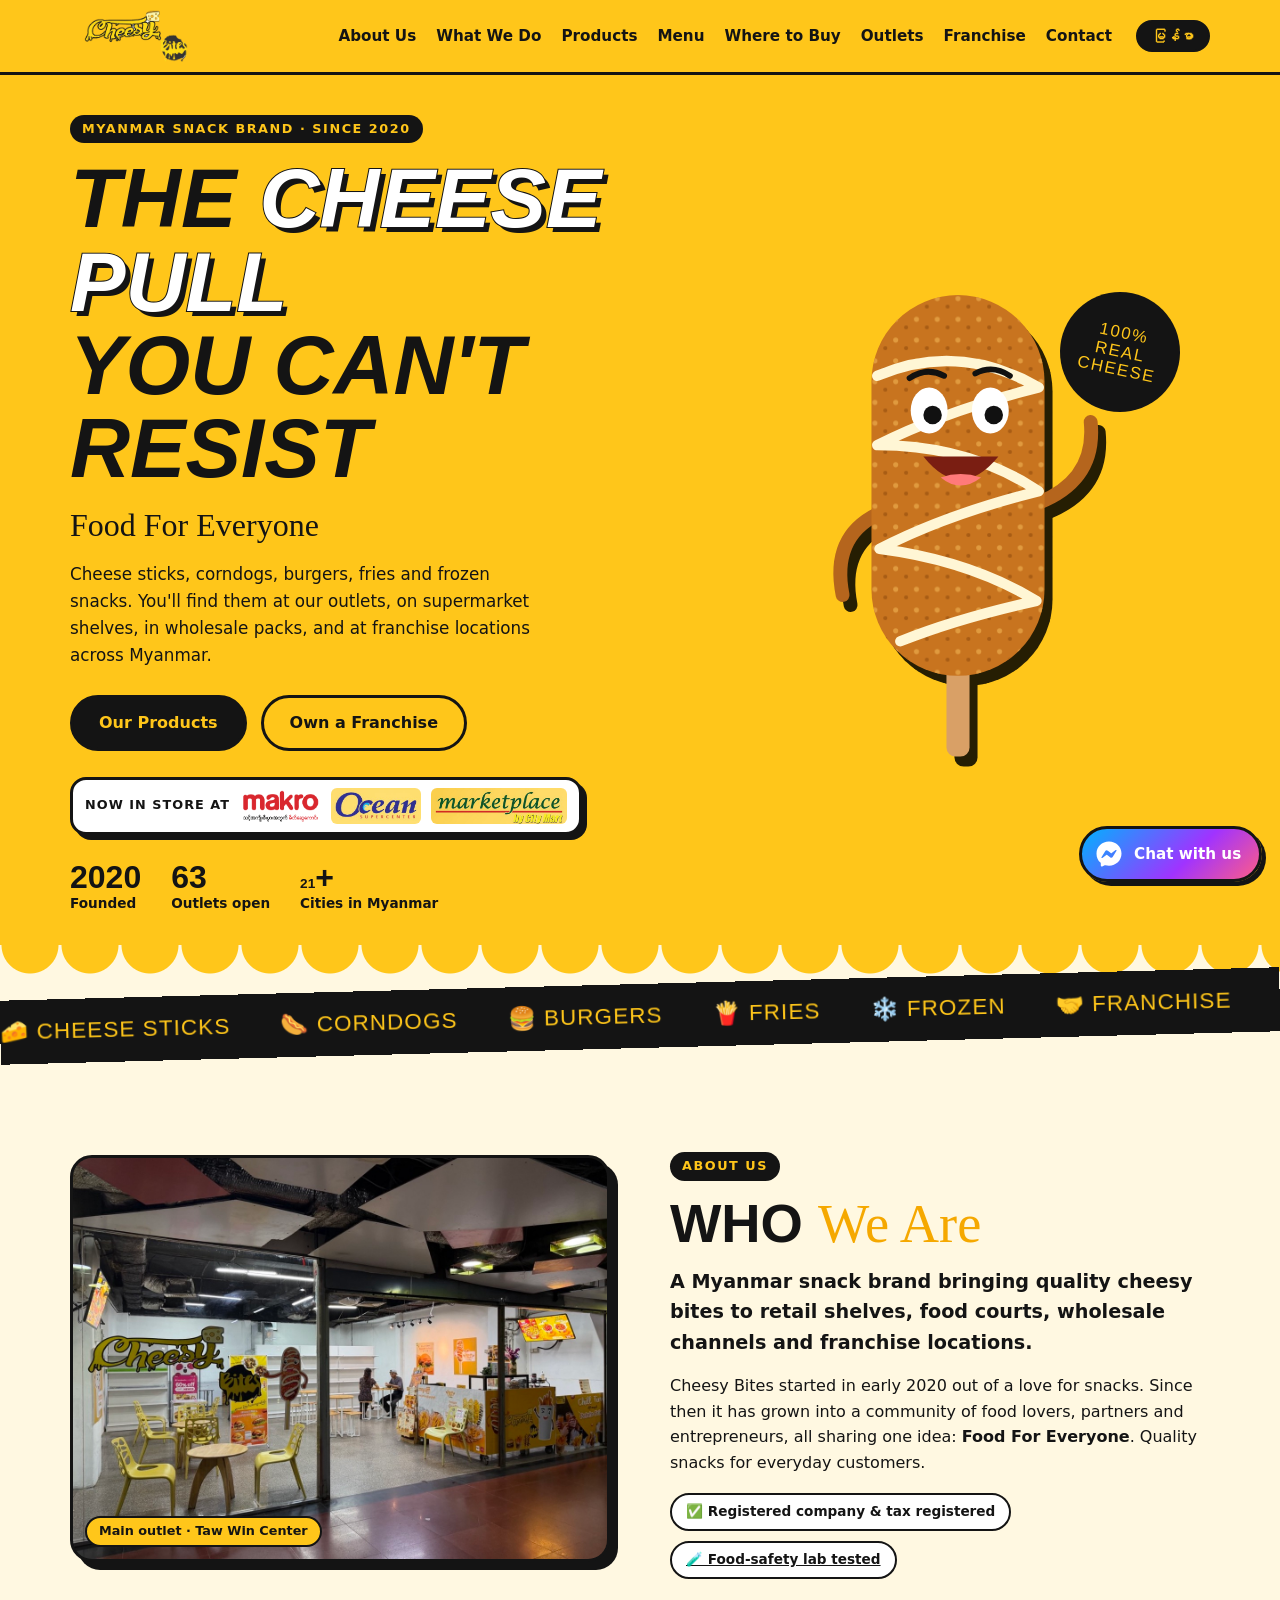
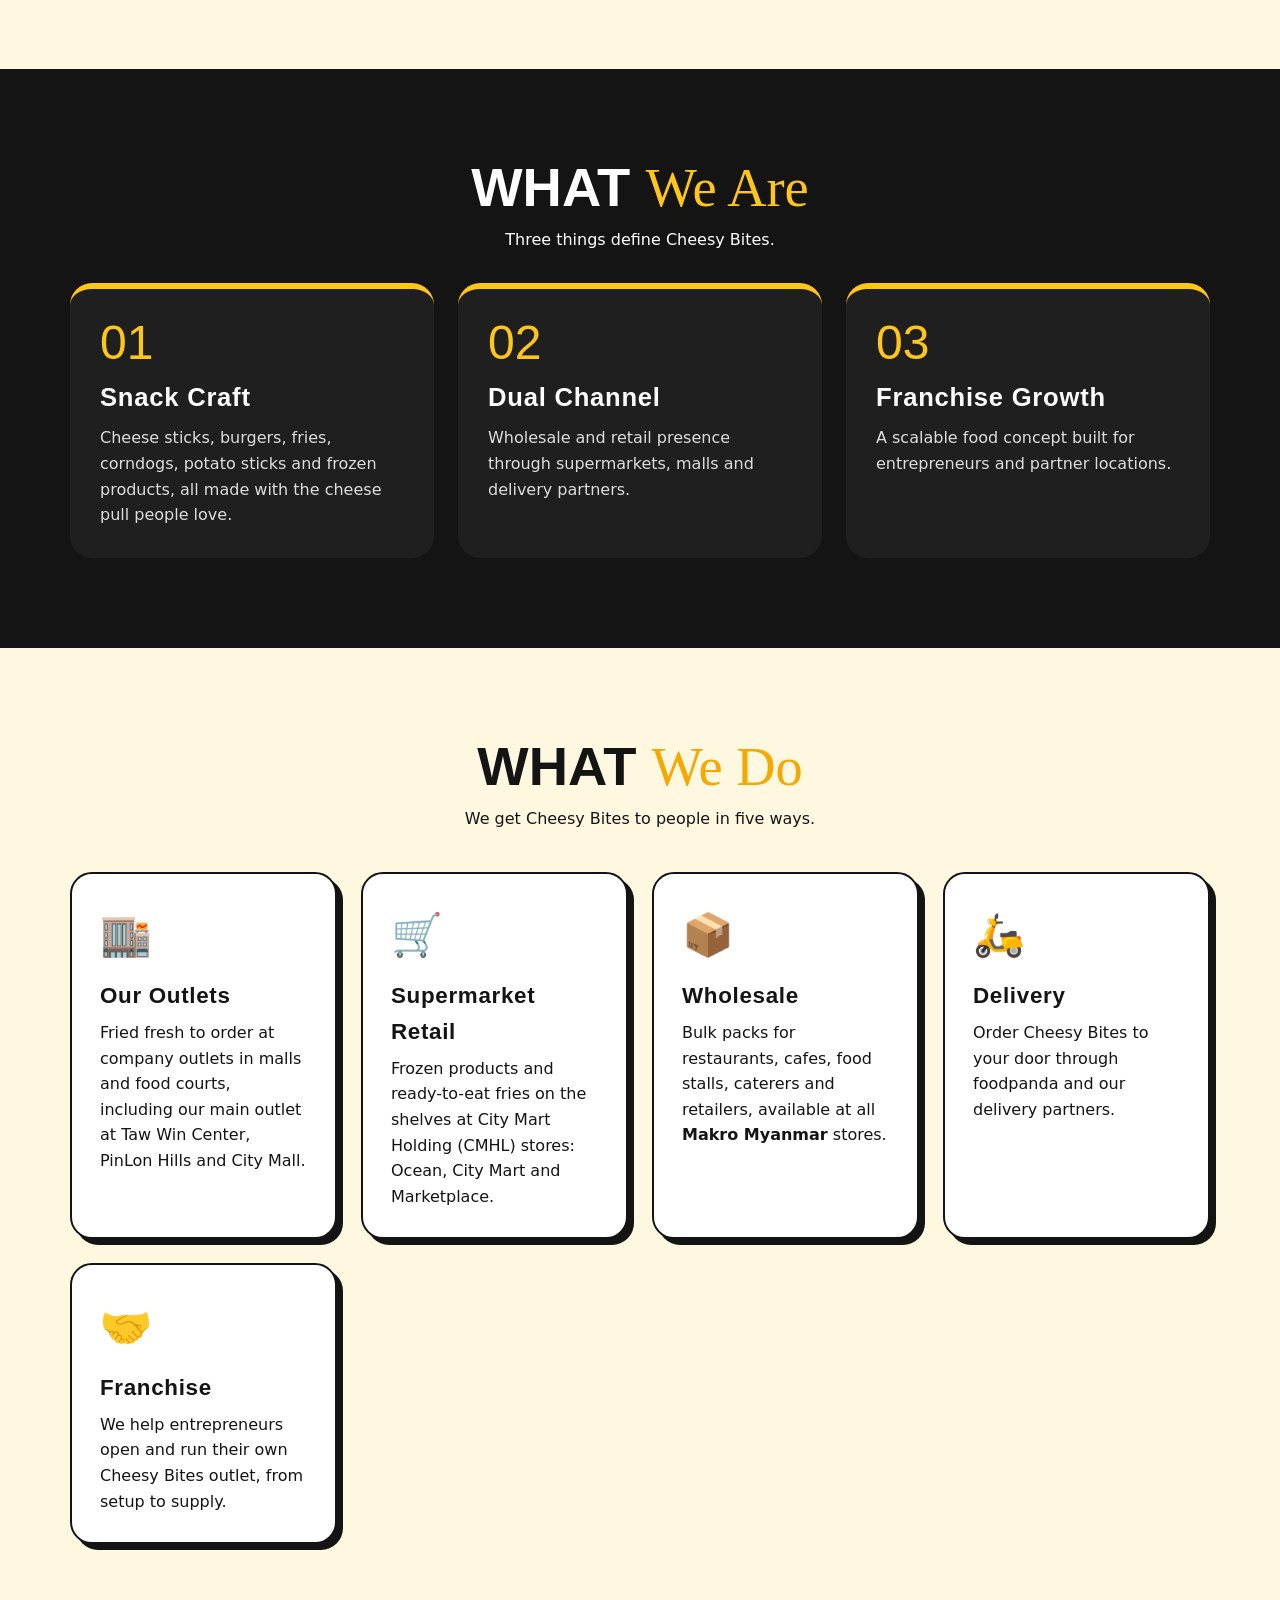
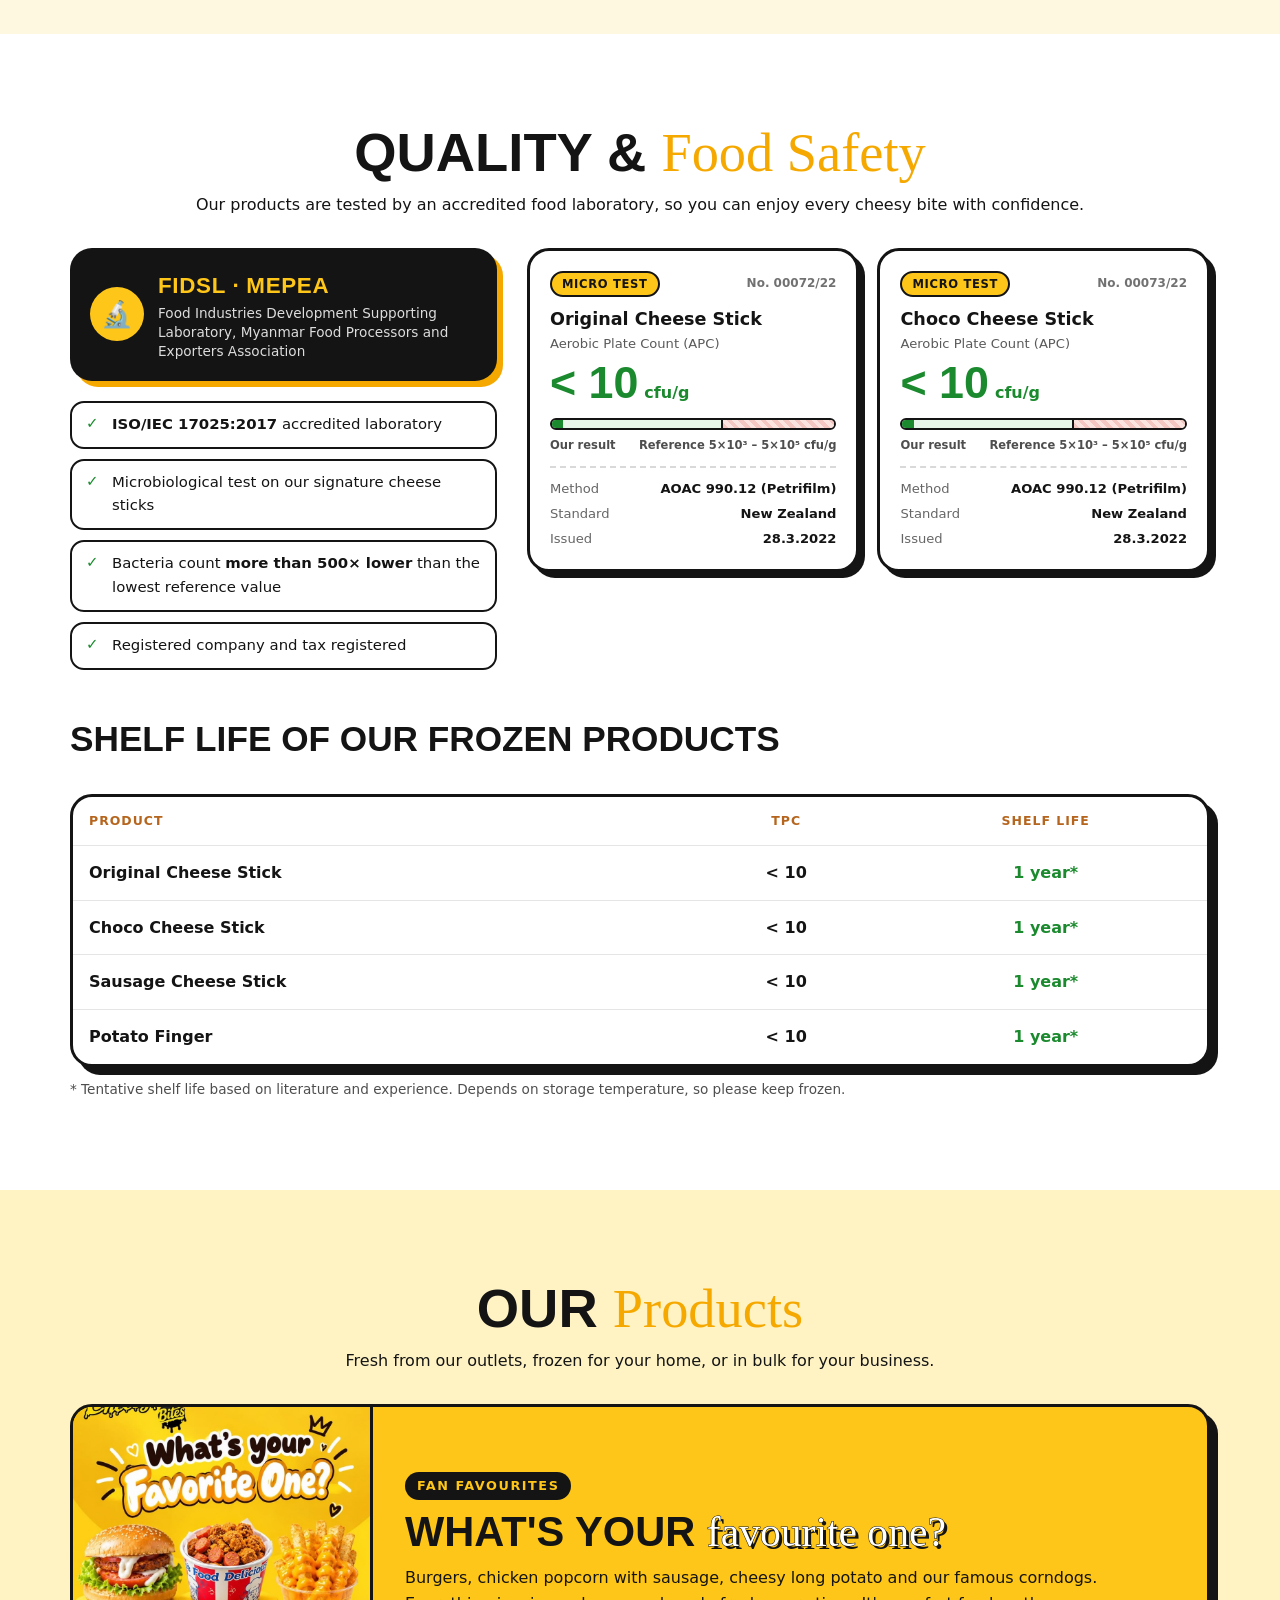
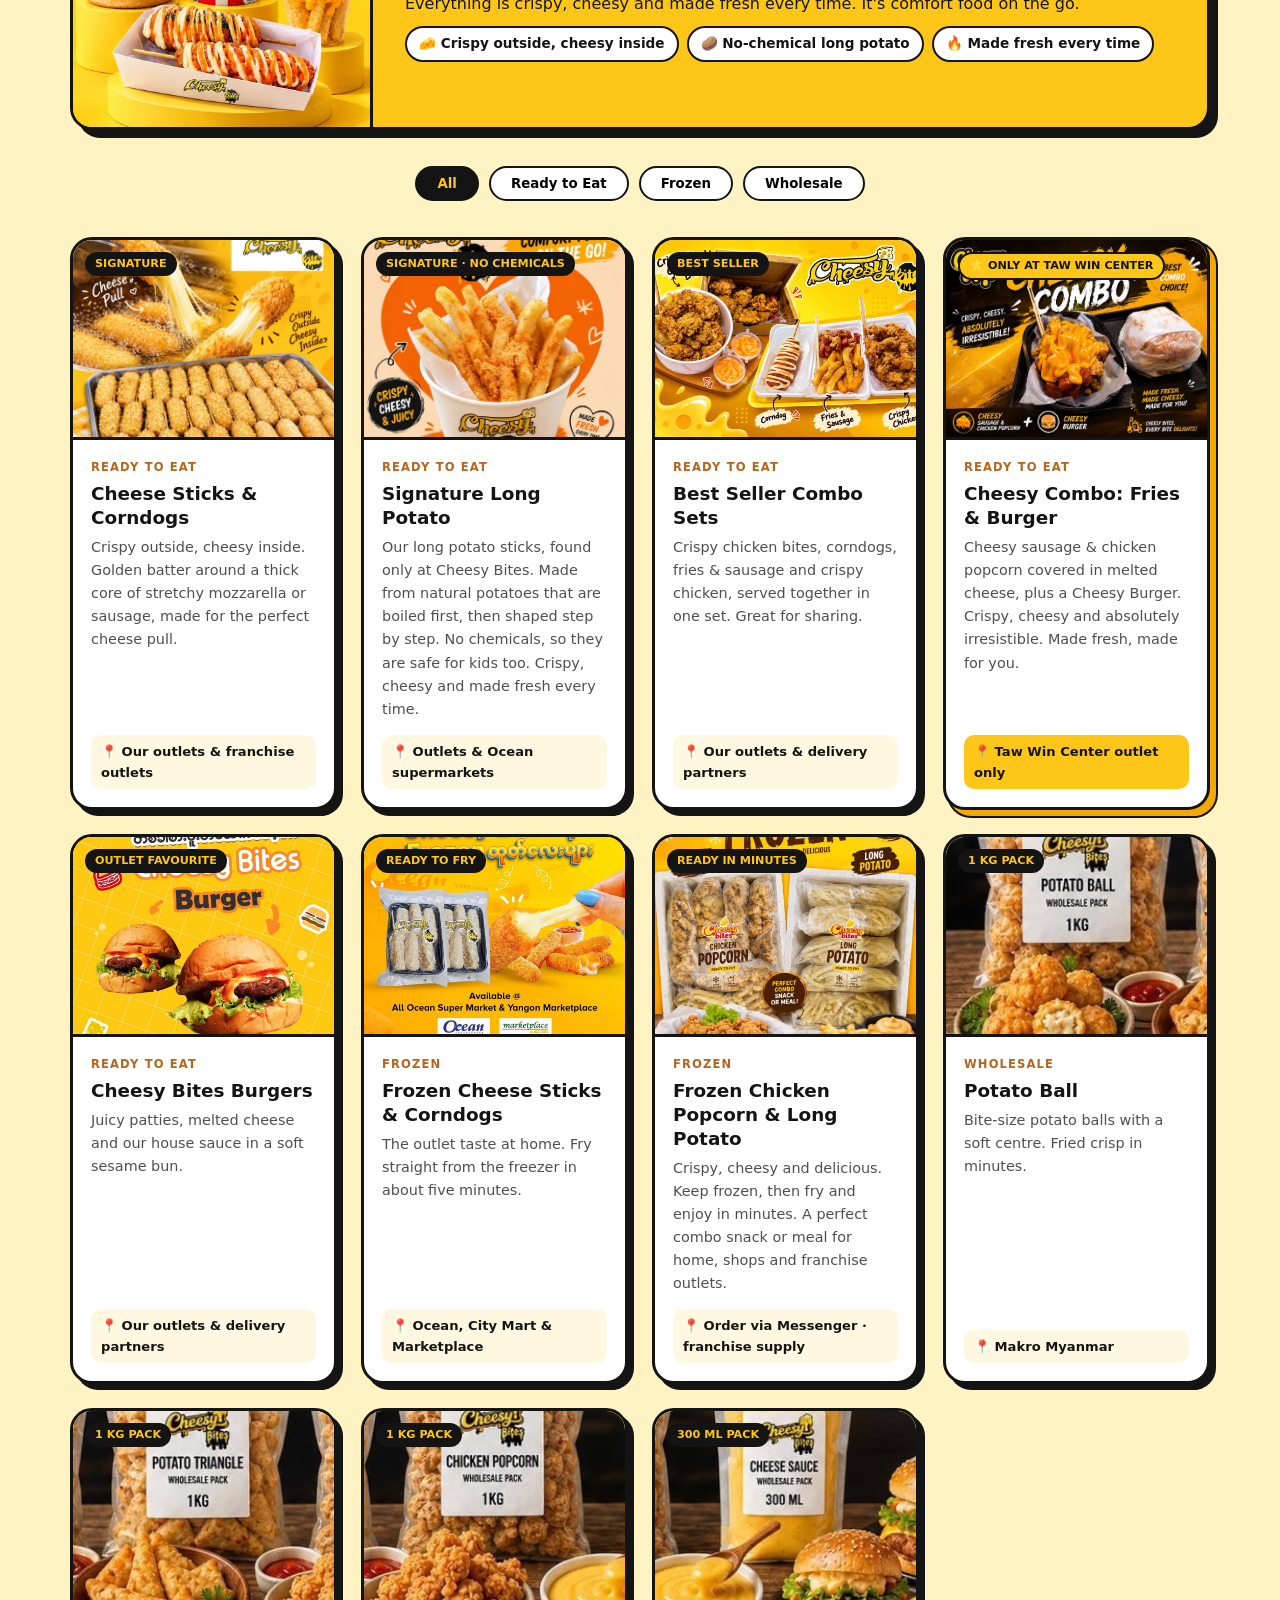
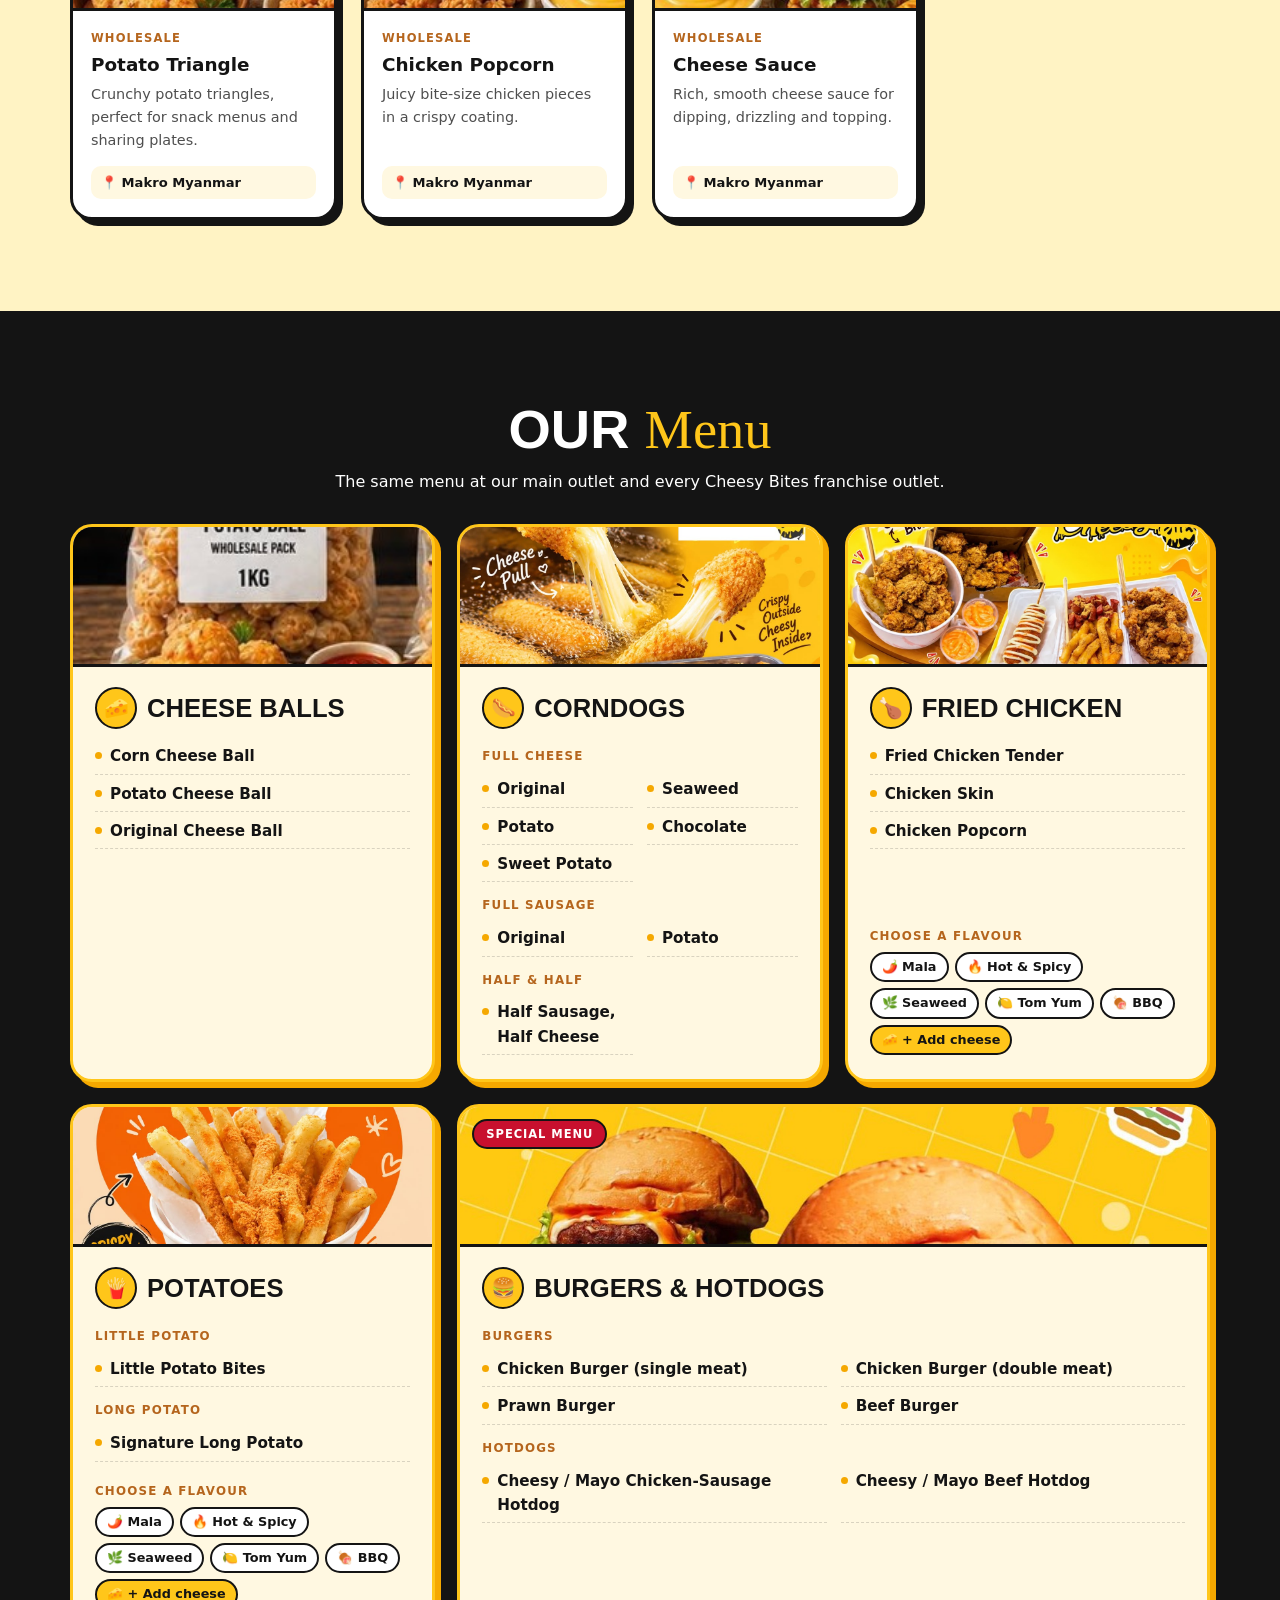
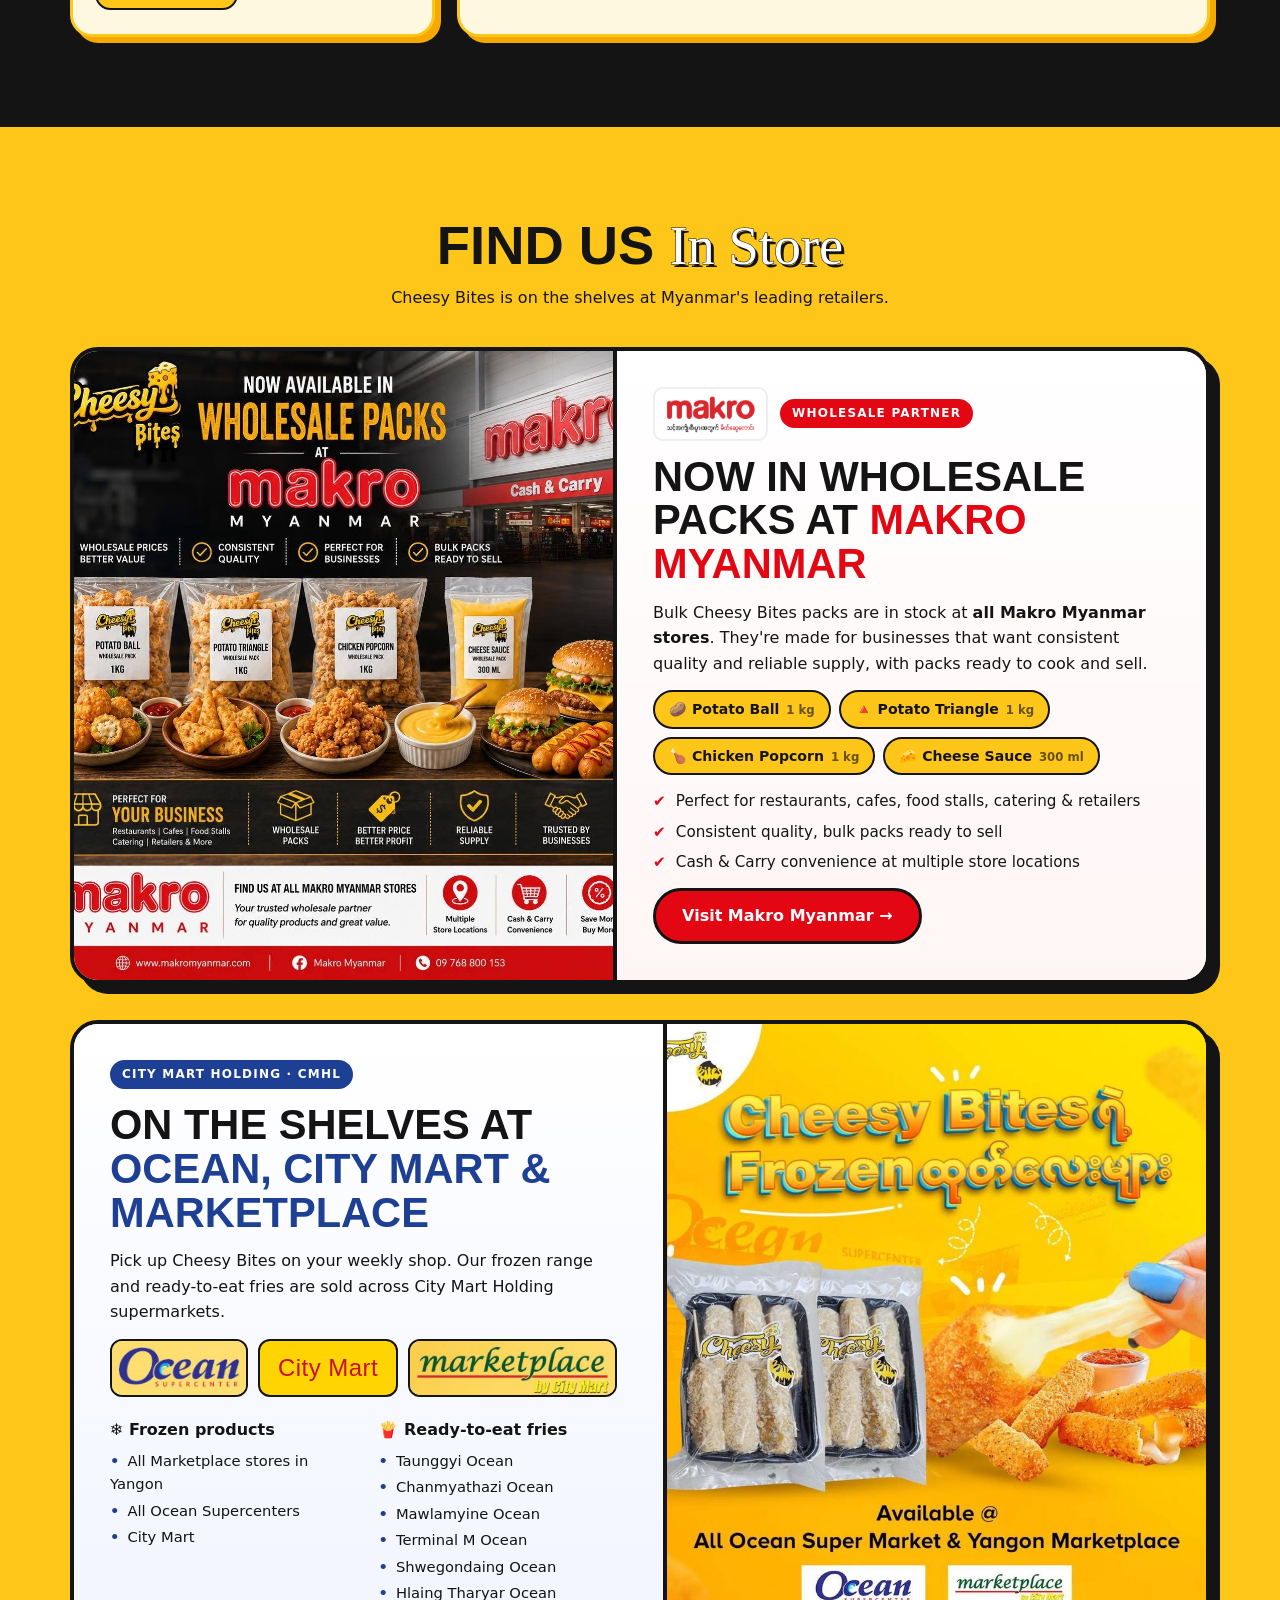
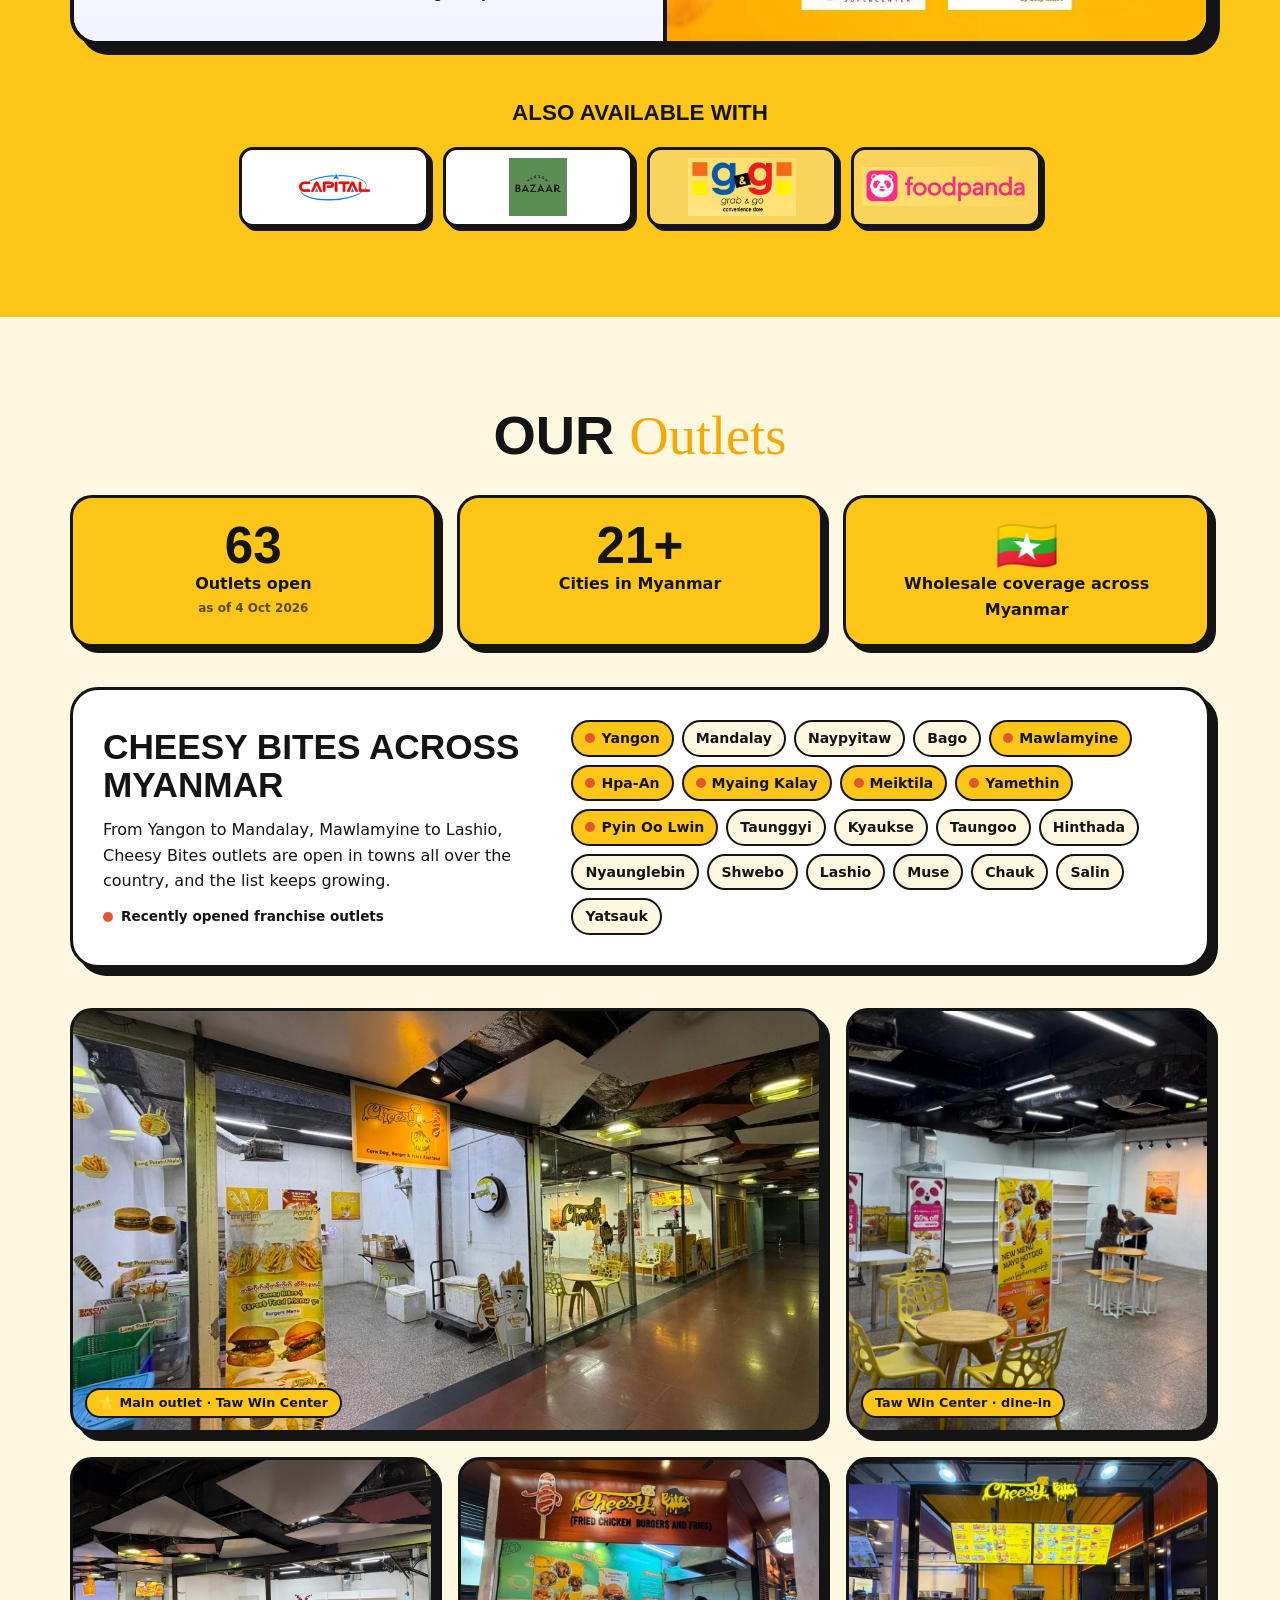
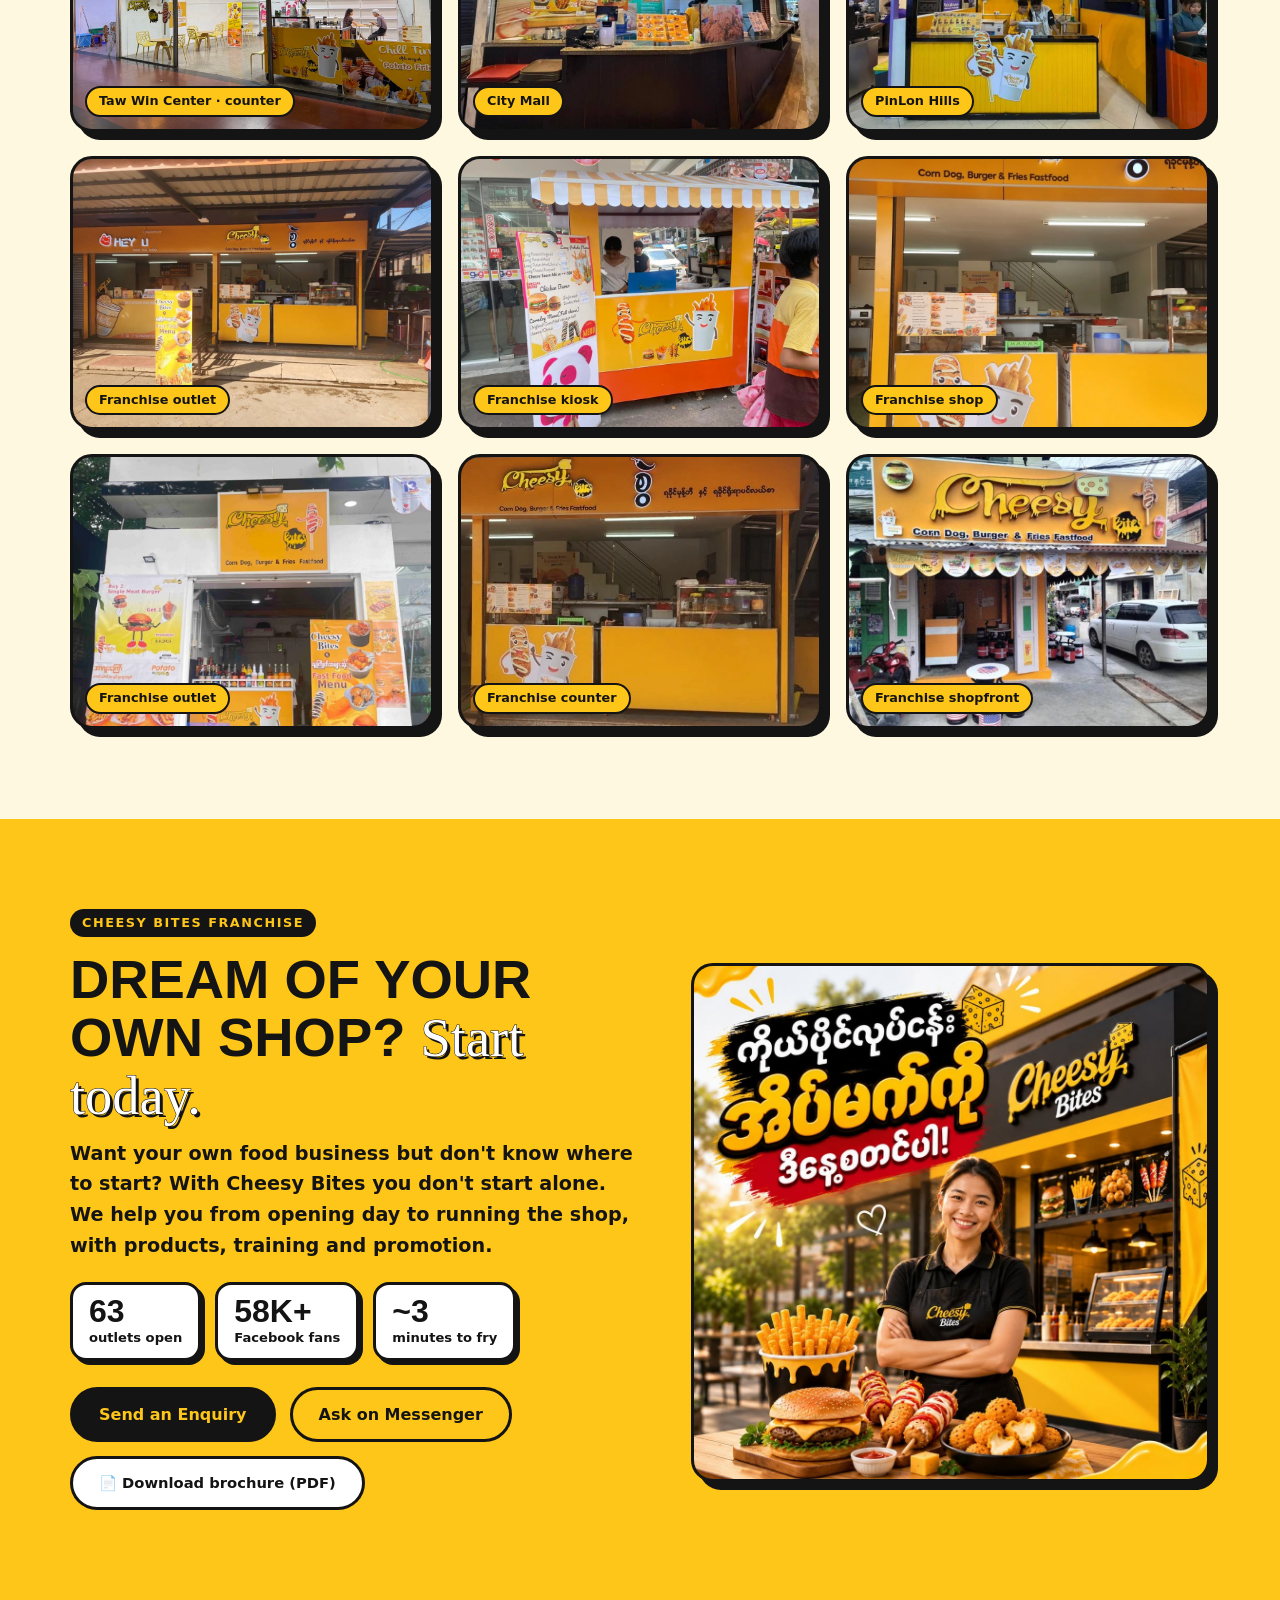
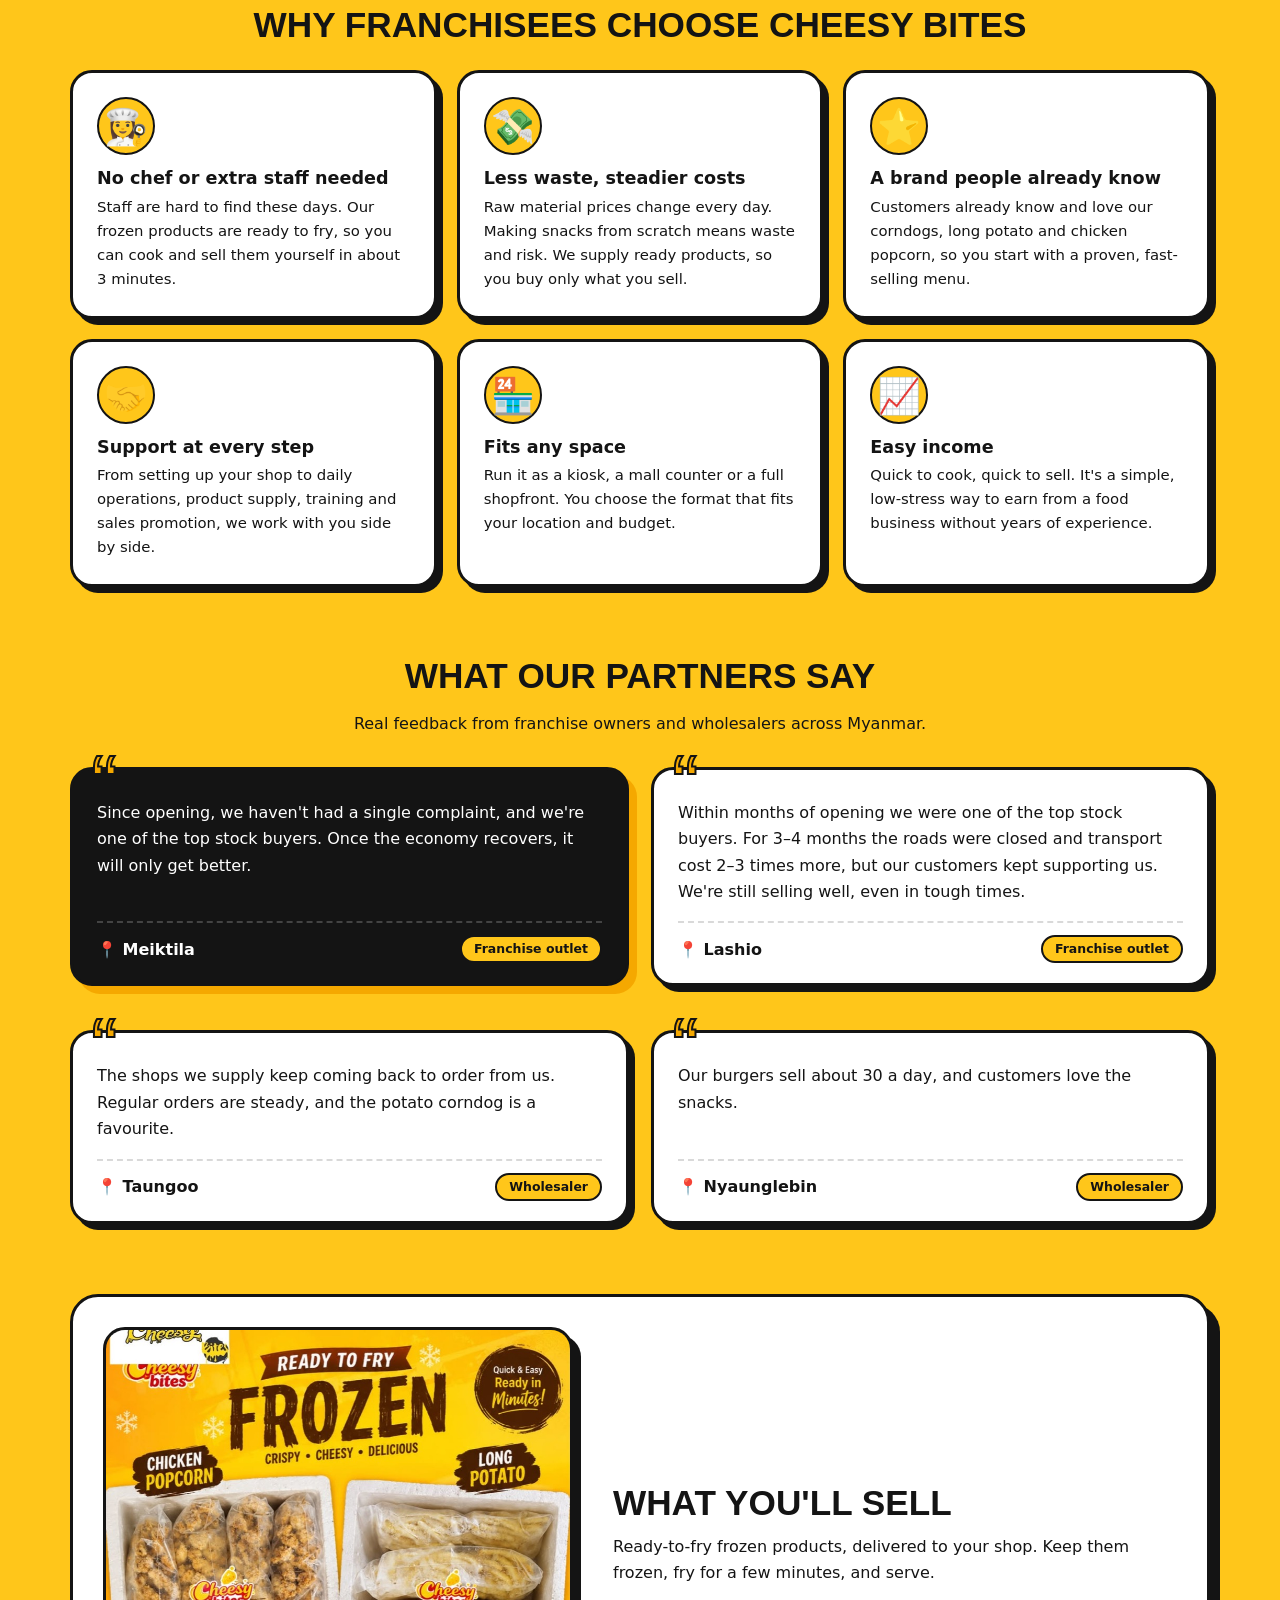
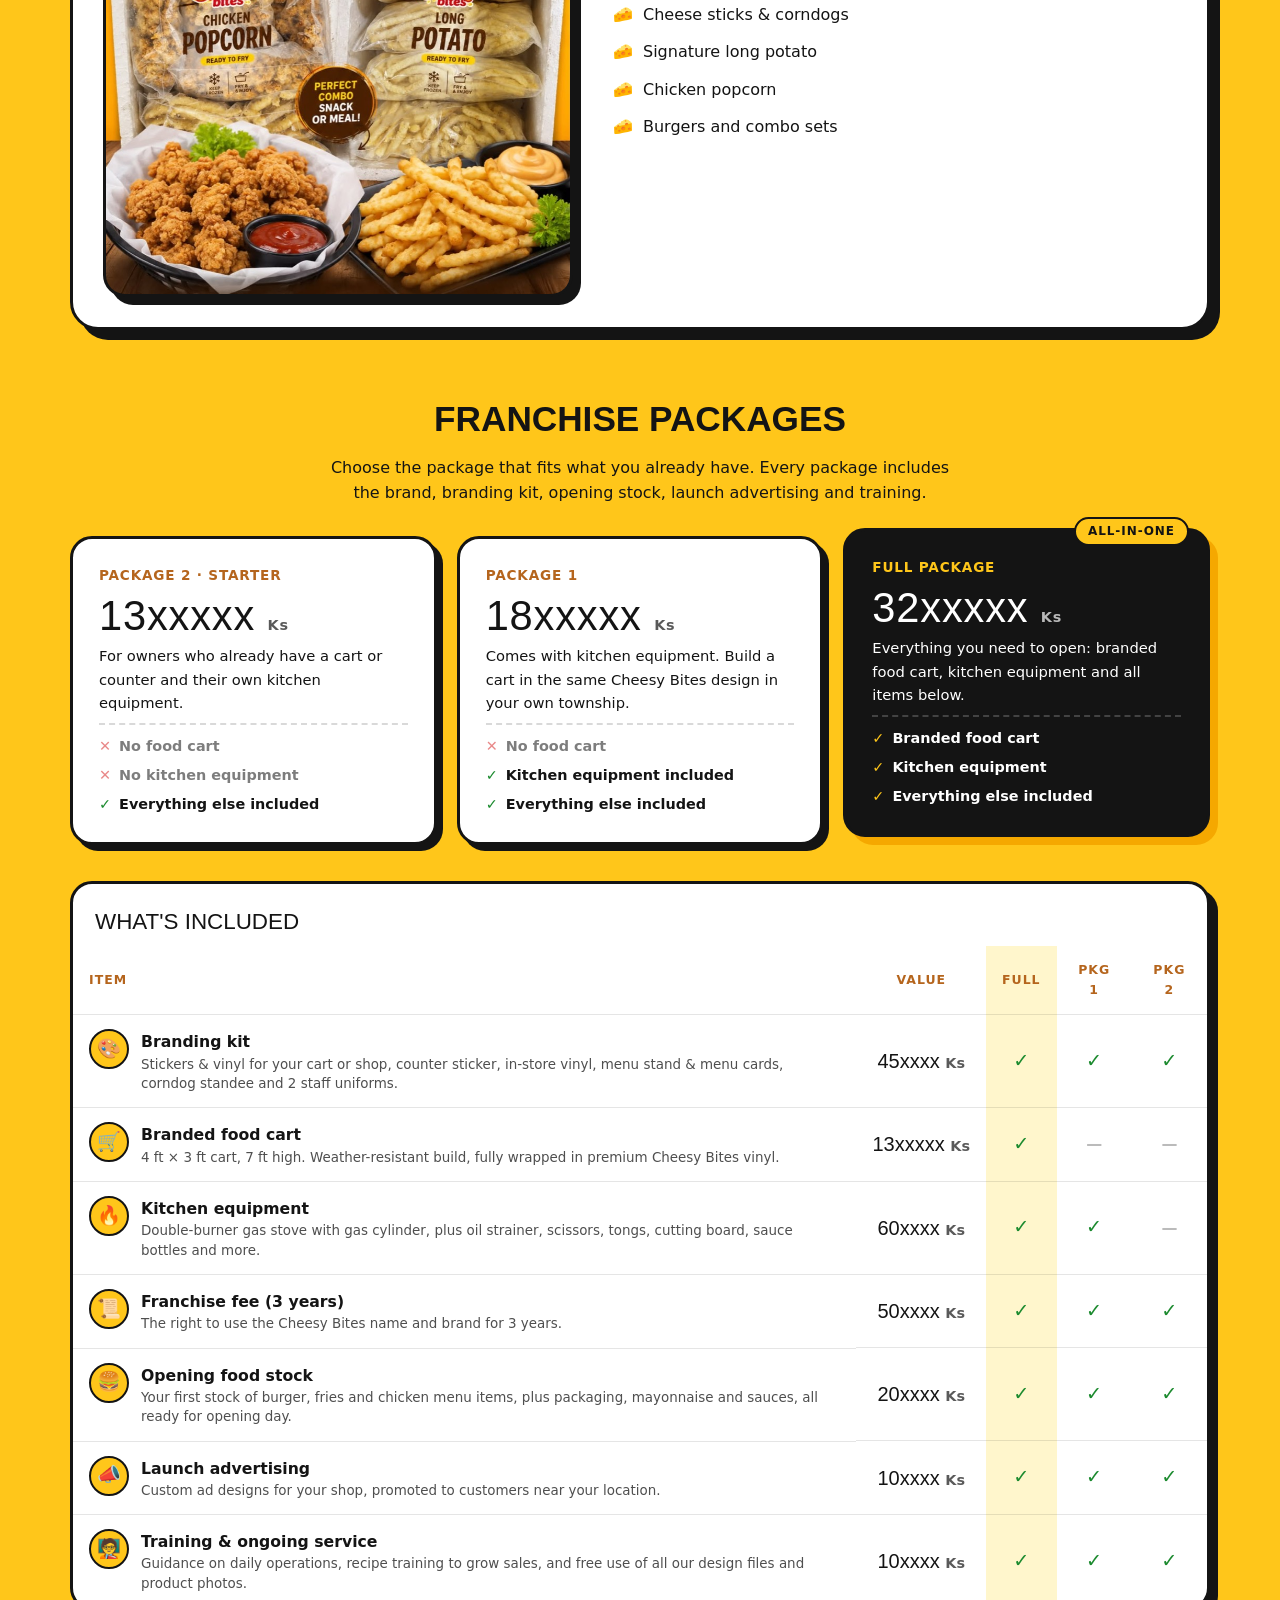
==== index.html @ b4585ab4 "Add easy-edit data file, franchise FAQ, brochure PDFs, analytics and Google business data - data.js:" ====
<!DOCTYPE html>
<html lang="en">
<head>
  <meta charset="UTF-8" />
  <meta name="viewport" content="width=device-width, initial-scale=1.0" />
  <meta http-equiv="Content-Security-Policy" content="default-src 'self'; script-src 'self' https://gc.zgo.at; style-src 'self' 'unsafe-inline' https://fonts.googleapis.com; font-src https://fonts.gstatic.com; img-src 'self' data: https://*.goatcounter.com; connect-src https://formsubmit.co https://*.goatcounter.com; frame-src https://www.google.com https://maps.google.com; object-src 'none'; base-uri 'self'; form-action 'self' https://formsubmit.co mailto:; upgrade-insecure-requests" />
  <meta name="referrer" content="strict-origin-when-cross-origin" />
  <title>Cheesy Bites | Food For Everyone</title>
  <meta name="description" content="Myanmar snack brand since 2020. Cheese sticks, corndogs, burgers and fries at 63 outlets in 21+ cities, plus Makro wholesale packs and franchise opportunities." />
  <link rel="canonical" href="https://linkhant98-dev.github.io/cheesybites-website/" />
  <meta name="theme-color" content="#ffc61a" />
  <link rel="apple-touch-icon" href="assets/img/logo.png" />

  <!-- Share previews (Facebook, Messenger, Viber, Telegram, X) -->
  <meta property="og:type" content="website" />
  <meta property="og:site_name" content="Cheesy Bites" />
  <meta property="og:title" content="Cheesy Bites | The Cheese Pull You Can't Resist" />
  <meta property="og:description" content="Myanmar snack brand since 2020. Cheese sticks, corndogs, burgers and fries at 63 outlets in 21+ cities, plus Makro wholesale packs and franchise opportunities." />
  <meta property="og:url" content="https://linkhant98-dev.github.io/cheesybites-website/" />
  <meta property="og:image" content="https://linkhant98-dev.github.io/cheesybites-website/assets/img/og-image.jpg" />
  <meta property="og:image:width" content="1200" />
  <meta property="og:image:height" content="630" />
  <meta property="og:image:alt" content="Cheesy Bites corndog, fries and crispy chicken combo" />
  <meta property="og:locale" content="en_US" />
  <meta property="og:locale:alternate" content="my_MM" />
  <meta name="twitter:card" content="summary_large_image" />
  <meta name="twitter:title" content="Cheesy Bites | The Cheese Pull You Can't Resist" />
  <meta name="twitter:description" content="Myanmar snack brand since 2020. Cheese sticks, corndogs, burgers and fries at 63 outlets in 21+ cities, plus Makro wholesale packs and franchise opportunities." />
  <meta name="twitter:image" content="https://linkhant98-dev.github.io/cheesybites-website/assets/img/og-image.jpg" />
  <link rel="icon" href="assets/img/logo.png" />
  <link rel="preconnect" href="https://fonts.googleapis.com" />
  <link rel="preconnect" href="https://fonts.gstatic.com" crossorigin />
  <link href="https://fonts.googleapis.com/css2?family=Lobster&family=Anton&family=Poppins:wght@400;500;600;700&family=Noto+Sans+Myanmar:wght@400;600;700&display=swap" rel="stylesheet" />
  <script type="application/ld+json">
{
  "@context": "https://schema.org",
  "@graph": [
    {
      "@type": "Organization",
      "@id": "https://linkhant98-dev.github.io/cheesybites-website/#org",
      "name": "Cheesy Bites",
      "alternateName": "Cheesy Bites Myanmar",
      "url": "https://linkhant98-dev.github.io/cheesybites-website/",
      "logo": "https://linkhant98-dev.github.io/cheesybites-website/assets/img/logo.png",
      "image": "https://linkhant98-dev.github.io/cheesybites-website/assets/img/og-image.jpg",
      "foundingDate": "2020",
      "slogan": "Food For Everyone",
      "email": "cheesy.bites11@gmail.com",
      "sameAs": [
        "https://www.facebook.com/cheesybitesygn"
      ],
      "description": "Myanmar snack brand selling cheese sticks, corndogs, burgers and fries at outlets, supermarkets, Makro wholesale and franchise locations."
    },
    {
      "@type": "FastFoodRestaurant",
      "@id": "https://linkhant98-dev.github.io/cheesybites-website/#taw-win",
      "name": "Cheesy Bites – Taw Win Center (Main Outlet)",
      "parentOrganization": {
        "@id": "https://linkhant98-dev.github.io/cheesybites-website/#org"
      },
      "url": "https://linkhant98-dev.github.io/cheesybites-website/",
      "image": [
        "https://linkhant98-dev.github.io/cheesybites-website/assets/img/tawwin-1.jpg",
        "https://linkhant98-dev.github.io/cheesybites-website/assets/img/tawwin-3.jpg"
      ],
      "servesCuisine": [
        "Fast food",
        "Snacks"
      ],
      "email": "cheesy.bites11@gmail.com",
      "address": {
        "@type": "PostalAddress",
        "streetAddress": "No.45, Pyay Road, B-19/20/22, Taw Win Center",
        "addressLocality": "Dagon Township",
        "addressRegion": "Yangon Region",
        "postalCode": "11111",
        "addressCountry": "MM"
      },
      "hasMap": "https://maps.google.com/?q=Taw+Win+Center+No.45+Pyay+Road+Dagon+Yangon"
    }
  ]
}
  </script>
  <link rel="stylesheet" href="style.css?v=23" />
</head>
<body>

  <!-- ===== NAV ===== -->
  <header class="nav" id="nav">
    <div class="container nav__inner">
      <a href="#home" class="logo" aria-label="Cheesy Bites home">
        <img src="assets/img/logo.png" alt="Cheesy Bites" />
      </a>
      <nav class="nav__links" id="navLinks">
        <a href="#about" data-i18n="nav.about">About Us</a>
        <a href="#what-we-do" data-i18n="nav.do">What We Do</a>
        <a href="#products" data-i18n="nav.products">Products</a>
        <a href="#menu" data-i18n="nav.menu">Menu</a>
        <a href="#where-to-buy" data-i18n="nav.where">Where to Buy</a>
        <a href="#outlets" data-i18n="nav.outlets">Outlets</a>
        <a href="#franchise" data-i18n="nav.franchise">Franchise</a>
        <a href="#contact" data-i18n="nav.contact">Contact</a>
      </nav>
      <button class="lang-btn" id="langBtn" type="button" aria-label="Switch language">မြန်မာ</button>
      <button class="burger" id="burger" aria-label="Toggle menu"><span></span><span></span><span></span></button>
    </div>
  </header>

  <!-- ===== HERO ===== -->
  <section class="hero" id="home">
    <div class="drips" aria-hidden="true"></div>
    <div class="container hero__inner">
      <div class="hero__text">
        <p class="eyebrow" data-i18n="hero.eyebrow">Myanmar snack brand · since 2020</p>
        <h1 class="hero__title" data-i18n="hero.title">The <span>Cheese Pull</span><br />You Can't Resist</h1>
        <p class="hero__tag" data-i18n="hero.tag">Food For Everyone</p>
        <p class="hero__sub" data-i18n="hero.sub">Cheese sticks, corndogs, burgers, fries and frozen snacks. You'll find them at our outlets, on supermarket shelves, in wholesale packs, and at franchise locations across Myanmar.</p>
        <div class="hero__cta">
          <a href="#products" class="btn btn--dark" data-i18n="hero.cta1">Our Products</a>
          <a href="#franchise" class="btn btn--ghost" data-i18n="hero.cta2">Own a Franchise</a>
        </div>
        <a href="#where-to-buy" class="instore">
          <span class="instore__label" data-i18n="hero.instore">Now in store at</span>
          <img src="assets/img/partners/makro.png" alt="Makro Myanmar" class="instore__logo instore__logo--white" />
          <img src="assets/img/partners/ocean.jpg" alt="Ocean Supercenter" class="instore__logo" />
          <img src="assets/img/partners/marketplace.jpg" alt="Marketplace by City Mart" class="instore__logo" />
        </a>
        <ul class="hero__stats">
          <li><strong data-count="2020" data-start="2000">2000</strong><span data-i18n="stat.founded">Founded</span></li>
          <li><strong data-count="63" data-stat="outlets">0</strong><span data-i18n="stat.outlets">Outlets open</span></li>
          <li><strong><span data-count="21" data-stat="cities">0</span>+</strong><span data-i18n="stat.cities">Cities in Myanmar</span></li>
        </ul>
      </div>

      <!-- Mascot (SVG illustration) -->
      <div class="hero__art">
        <svg class="mascot" viewBox="0 0 260 420" aria-label="Cheesy Bites corndog mascot">
          <rect x="120" y="330" width="20" height="90" rx="8" fill="#d9a066"/>
          <path d="M60 210 Q20 230 30 280" stroke="#b5651d" stroke-width="12" fill="none" stroke-linecap="round"/>
          <path d="M200 200 Q250 180 245 130" stroke="#b5651d" stroke-width="12" fill="none" stroke-linecap="round"/>
          <rect x="55" y="20" width="150" height="330" rx="75" fill="#c8741f"/>
          <rect x="55" y="20" width="150" height="330" rx="75" fill="url(#crumb)"/>
          <path d="M60 90 Q130 60 200 100 Q120 120 60 150 Q140 150 200 190 Q120 210 62 240 Q140 250 198 285 Q130 300 80 320"
                stroke="#fff6d5" stroke-width="9" fill="none" stroke-linecap="round" stroke-linejoin="round"/>
          <ellipse cx="105" cy="120" rx="16" ry="20" fill="#fff"/>
          <ellipse cx="158" cy="120" rx="16" ry="20" fill="#fff"/>
          <circle class="pupil" cx="108" cy="124" r="8" fill="#111"/>
          <circle class="pupil" cx="161" cy="124" r="8" fill="#111"/>
          <path d="M88 92 Q103 82 118 90" stroke="#111" stroke-width="5" fill="none" stroke-linecap="round"/>
          <path d="M145 88 Q160 80 175 90" stroke="#111" stroke-width="5" fill="none" stroke-linecap="round"/>
          <path d="M100 160 Q132 200 165 160 Z" fill="#7a1e12"/>
          <path d="M115 178 Q132 192 150 178 Q132 172 115 178" fill="#ff7a7a"/>
          <defs>
            <pattern id="crumb" width="18" height="18" patternUnits="userSpaceOnUse">
              <circle cx="4" cy="5" r="2.2" fill="#e09a3e"/>
              <circle cx="13" cy="12" r="1.8" fill="#a85c14"/>
            </pattern>
          </defs>
        </svg>
        <div class="badge" data-i18n="hero.badge">100%<br/>REAL<br/>CHEESE</div>
      </div>
    </div>
  </section>

  <!-- ===== MARQUEE ===== -->
  <div class="marquee" aria-hidden="true">
    <div class="marquee__track" data-i18n="marquee">
      <span>🧀 CHEESE STICKS</span><span>🌭 CORNDOGS</span><span>🍔 BURGERS</span><span>🍟 FRIES</span><span>❄️ FROZEN</span><span>🤝 FRANCHISE</span>
      <span>🧀 CHEESE STICKS</span><span>🌭 CORNDOGS</span><span>🍔 BURGERS</span><span>🍟 FRIES</span><span>❄️ FROZEN</span><span>🤝 FRANCHISE</span>
    </div>
  </div>

  <!-- ===== ABOUT: WHO WE ARE ===== -->
  <section class="section" id="about">
    <div class="container split">
      <div class="split__art">
        <figure class="photo photo--tilt">
          <img src="assets/img/tawwin-3.jpg" alt="Cheesy Bites main outlet at Taw Win Center, Yangon" loading="lazy" />
          <figcaption data-i18n="about.caption">Main outlet · Taw Win Center</figcaption>
        </figure>
      </div>
      <div class="split__text">
        <p class="eyebrow" data-i18n="nav.about">About Us</p>
        <h2 class="section__title section__title--left" data-i18n="about.title">Who <span>We Are</span></h2>
        <p class="lead" data-i18n="about.lead">A Myanmar snack brand bringing quality cheesy bites to retail shelves, food courts, wholesale channels and franchise locations.</p>
        <p data-i18n="about.body">Cheesy Bites started in early 2020 out of a love for snacks. Since then it has grown into a community of food lovers, partners and entrepreneurs, all sharing one idea: <b>Food For Everyone</b>. Quality snacks for everyday customers.</p>
        <ul class="trust">
          <li data-i18n="about.trust1">✅ Registered company &amp; tax registered</li>
          <li data-i18n="about.trust2"><a href="#quality">🧪 Food-safety lab tested</a></li>
        </ul>
      </div>
    </div>
  </section>

  <!-- ===== WHAT WE ARE ===== -->
  <section class="section section--dark" id="what-we-are">
    <div class="container">
      <h2 class="section__title" data-i18n="are.title">What <span>We Are</span></h2>
      <p class="section__sub" data-i18n="are.sub">Three things define Cheesy Bites.</p>
      <div class="pillars">
        <article class="pillar">
          <span class="pillar__num">01</span>
          <h3 data-i18n="are.h1">Snack Craft</h3>
          <p data-i18n="are.p1">Cheese sticks, burgers, fries, corndogs, potato sticks and frozen products, all made with the cheese pull people love.</p>
        </article>
        <article class="pillar">
          <span class="pillar__num">02</span>
          <h3 data-i18n="are.h2">Dual Channel</h3>
          <p data-i18n="are.p2">Wholesale and retail presence through supermarkets, malls and delivery partners.</p>
        </article>
        <article class="pillar">
          <span class="pillar__num">03</span>
          <h3 data-i18n="are.h3">Franchise Growth</h3>
          <p data-i18n="are.p3">A scalable food concept built for entrepreneurs and partner locations.</p>
        </article>
      </div>
    </div>
  </section>

  <!-- ===== WHAT WE DO ===== -->
  <section class="section" id="what-we-do">
    <div class="container">
      <h2 class="section__title" data-i18n="do.title">What <span>We Do</span></h2>
      <p class="section__sub" data-i18n="do.sub">We get Cheesy Bites to people in five ways.</p>
      <div class="features">
        <article class="feature">
          <div class="feature__icon">🏬</div>
          <h3 data-i18n="do.h1">Our Outlets</h3>
          <p data-i18n="do.p1">Fried fresh to order at company outlets in malls and food courts, including our main outlet at Taw Win Center, PinLon Hills and City Mall.</p>
        </article>
        <article class="feature">
          <div class="feature__icon">🛒</div>
          <h3 data-i18n="do.h2">Supermarket Retail</h3>
          <p data-i18n="do.p2">Frozen products and ready-to-eat fries on the shelves at City Mart Holding (CMHL) stores: Ocean, City Mart and Marketplace.</p>
        </article>
        <article class="feature">
          <div class="feature__icon">📦</div>
          <h3 data-i18n="do.h3">Wholesale</h3>
          <p data-i18n="do.p3">Bulk packs for restaurants, cafes, food stalls, caterers and retailers, available at all <b>Makro Myanmar</b> stores.</p>
        </article>
        <article class="feature">
          <div class="feature__icon">🛵</div>
          <h3 data-i18n="do.h4">Delivery</h3>
          <p data-i18n="do.p4">Order Cheesy Bites to your door through foodpanda and our delivery partners.</p>
        </article>
        <article class="feature">
          <div class="feature__icon">🤝</div>
          <h3 data-i18n="do.h5">Franchise</h3>
          <p data-i18n="do.p5">We help entrepreneurs open and run their own Cheesy Bites outlet, from setup to supply.</p>
        </article>
      </div>
    </div>
  </section>

  <!-- ===== QUALITY & FOOD SAFETY ===== -->
  <section class="section section--white" id="quality">
    <div class="container">
      <h2 class="section__title" data-i18n="q.title">Quality &amp; <span>Food Safety</span></h2>
      <p class="section__sub" data-i18n="q.sub">Our products are tested by an accredited food laboratory, so you can enjoy every cheesy bite with confidence.</p>

      <div class="lab">
        <div class="lab__intro">
          <div class="lab__badge">
            <span class="lab__badge-icon">🔬</span>
            <div>
              <strong>FIDSL · MEPEA</strong>
              <span data-i18n="q.lab">Food Industries Development Supporting Laboratory, Myanmar Food Processors and Exporters Association</span>
            </div>
          </div>
          <ul class="lab__points" data-i18n="q.points"><li><b>ISO/IEC 17025:2017</b> accredited laboratory</li><li>Microbiological test on our signature cheese sticks</li><li>Bacteria count <b>more than 500× lower</b> than the lowest reference value</li><li>Registered company and tax registered</li></ul>
        </div>
        <div class="lab__cards">
          <article class="lab-card">
            <div class="lab-card__head"><span class="lab-card__tag" data-i18n="q.micro">Micro test</span><span class="lab-card__no">No. 00072/22</span></div>
            <h4 data-i18n="q.p1">Original Cheese Stick</h4>
            <p class="lab-card__param" data-i18n="q.apc">Aerobic Plate Count (APC)</p>
            <div class="lab-card__result"><strong>&lt; 10</strong><span>cfu/g</span></div>
            <div class="lab-meter" aria-hidden="true"><span class="lab-meter__you"></span><span class="lab-meter__range"></span></div>
            <div class="lab-meter__labels"><span data-i18n="q.result">Our result</span><span data-i18n="q.range">Reference 5×10³ – 5×10⁵ cfu/g</span></div>
            <dl class="lab-card__meta">
              <div><dt data-i18n="q.method">Method</dt><dd>AOAC 990.12 (Petrifilm)</dd></div>
              <div><dt data-i18n="q.standard">Standard</dt><dd data-i18n="q.nz">New Zealand</dd></div>
              <div><dt data-i18n="q.issued">Issued</dt><dd>28.3.2022</dd></div>
            </dl>
          </article>
          <article class="lab-card">
            <div class="lab-card__head"><span class="lab-card__tag" data-i18n="q.micro">Micro test</span><span class="lab-card__no">No. 00073/22</span></div>
            <h4 data-i18n="q.p2">Choco Cheese Stick</h4>
            <p class="lab-card__param" data-i18n="q.apc">Aerobic Plate Count (APC)</p>
            <div class="lab-card__result"><strong>&lt; 10</strong><span>cfu/g</span></div>
            <div class="lab-meter" aria-hidden="true"><span class="lab-meter__you"></span><span class="lab-meter__range"></span></div>
            <div class="lab-meter__labels"><span data-i18n="q.result">Our result</span><span data-i18n="q.range">Reference 5×10³ – 5×10⁵ cfu/g</span></div>
            <dl class="lab-card__meta">
              <div><dt data-i18n="q.method">Method</dt><dd>AOAC 990.12 (Petrifilm)</dd></div>
              <div><dt data-i18n="q.standard">Standard</dt><dd data-i18n="q.nz">New Zealand</dd></div>
              <div><dt data-i18n="q.issued">Issued</dt><dd>28.3.2022</dd></div>
            </dl>
          </article>
        </div>
      </div>

      <div class="shelf">
        <h3 class="fr-subtitle fr-subtitle--left" data-i18n="q.shelfTitle">Shelf life of our frozen products</h3>
        <div class="pk-table-wrap shelf__wrap">
          <table class="pk-table shelf__table">
            <thead><tr><th scope="col" data-i18n="q.colProduct">Product</th><th scope="col">TPC</th><th scope="col" data-i18n="q.colShelf">Shelf life</th></tr></thead>
            <tbody><tr><td data-i18n="q.s1">Original Cheese Stick</td><td>&lt; 10</td><td data-i18n="q.year">1 year*</td></tr><tr><td data-i18n="q.s2">Choco Cheese Stick</td><td>&lt; 10</td><td data-i18n="q.year">1 year*</td></tr><tr><td data-i18n="q.s3">Sausage Cheese Stick</td><td>&lt; 10</td><td data-i18n="q.year">1 year*</td></tr><tr><td data-i18n="q.s4">Potato Finger</td><td>&lt; 10</td><td data-i18n="q.year">1 year*</td></tr></tbody>
          </table>
        </div>
        <p class="shelf__note" data-i18n="q.note">* Tentative shelf life based on literature and experience. Depends on storage temperature, so please keep frozen.</p>
      </div>
    </div>
  </section>

  <!-- ===== PRODUCTS ===== -->
  <section class="section section--cream2" id="products">
    <div class="container">
      <h2 class="section__title" data-i18n="prod.title">Our <span>Products</span></h2>
      <p class="section__sub" data-i18n="prod.sub">Fresh from our outlets, frozen for your home, or in bulk for your business.</p>

      <div class="fav-banner">
        <img src="assets/img/fb/favourites.jpg" alt="Cheesy Bites burger, chicken popcorn with sausage, cheese fries and corndogs" loading="lazy" />
        <div class="fav-banner__text">
          <p class="eyebrow" data-i18n="fav.eyebrow">Fan favourites</p>
          <h3 data-i18n="fav.title">What's your <span>favourite one?</span></h3>
          <p data-i18n="fav.body">Burgers, chicken popcorn with sausage, cheesy long potato and our famous corndogs. Everything is crispy, cheesy and made fresh every time. It's comfort food on the go.</p>
          <ul class="fav-banner__chips" data-i18n="fav.chips"><li>🧀 Crispy outside, cheesy inside</li><li>🥔 No-chemical long potato</li><li>🔥 Made fresh every time</li></ul>
        </div>
      </div>

      <div class="tabs" id="tabs">
        <button class="tab is-active" data-filter="all" data-i18n="tab.all">All</button>
        <button class="tab" data-filter="fresh" data-i18n="cat.fresh">Ready to Eat</button>
        <button class="tab" data-filter="frozen" data-i18n="cat.frozen">Frozen</button>
        <button class="tab" data-filter="wholesale" data-i18n="cat.wholesale">Wholesale</button>
      </div>

      <div class="menu-grid" id="productGrid"><!-- filled by script.js --></div>
    </div>
  </section>

  <!-- ===== FULL MENU (outlets + franchise) ===== -->
  <section class="section section--dark" id="menu">
    <div class="container">
      <h2 class="section__title" data-i18n="menu.title">Our <span>Menu</span></h2>
      <p class="section__sub" data-i18n="menu.sub">The same menu at our main outlet and every Cheesy Bites franchise outlet.</p>
      <div class="menu-boards" id="menuBoards"><!-- filled by script.js --></div>
    </div>
  </section>

  <!-- ===== WHERE TO BUY: MAKRO + CMHL SPOTLIGHT ===== -->
  <section class="section section--yellow" id="where-to-buy">
    <div class="container">
      <h2 class="section__title section__title--dark" data-i18n="wtb.title">Find Us <span>In Store</span></h2>
      <p class="section__sub" data-i18n="wtb.sub">Cheesy Bites is on the shelves at Myanmar's leading retailers.</p>

      <!-- Makro spotlight -->
      <article class="spot spot--makro">
        <div class="spot__media">
          <img src="assets/img/makro-wholesale.jpg" alt="Cheesy Bites wholesale packs now available at Makro Myanmar" loading="lazy" />
        </div>
        <div class="spot__body">
          <div class="spot__brand">
            <img src="assets/img/partners/makro.png" alt="Makro Myanmar" class="spot__logo spot__logo--white" />
            <span class="spot__pill" data-i18n="makro.pill">Wholesale partner</span>
          </div>
          <h3 class="spot__title" data-i18n="makro.title">Now in Wholesale Packs at <span>Makro Myanmar</span></h3>
          <p data-i18n="makro.body">Bulk Cheesy Bites packs are in stock at <b>all Makro Myanmar stores</b>. They're made for businesses that want consistent quality and reliable supply, with packs ready to cook and sell.</p>
          <ul class="spot__chips" data-i18n="makro.chips">
            <li>🥔 Potato Ball <small>1 kg</small></li>
            <li>🔺 Potato Triangle <small>1 kg</small></li>
            <li>🍗 Chicken Popcorn <small>1 kg</small></li>
            <li>🧀 Cheese Sauce <small>300 ml</small></li>
          </ul>
          <ul class="spot__ticks" data-i18n="makro.ticks">
            <li>Perfect for restaurants, cafes, food stalls, catering &amp; retailers</li>
            <li>Consistent quality, bulk packs ready to sell</li>
            <li>Cash &amp; Carry convenience at multiple store locations</li>
          </ul>
          <a class="btn btn--makro" href="https://www.makromyanmar.com" target="_blank" rel="noopener noreferrer" data-i18n="makro.btn">Visit Makro Myanmar →</a>
        </div>
      </article>

      <!-- CMHL spotlight -->
      <article class="spot spot--cmhl">
        <div class="spot__body">
          <div class="spot__brand">
            <span class="spot__pill spot__pill--cmhl">City Mart Holding · CMHL</span>
          </div>
          <h3 class="spot__title" data-i18n="cmhl.title">On the Shelves at <span>Ocean, City Mart &amp; Marketplace</span></h3>
          <p data-i18n="cmhl.body">Pick up Cheesy Bites on your weekly shop. Our frozen range and ready-to-eat fries are sold across City Mart Holding supermarkets.</p>
          <div class="cmhl-logos">
            <img src="assets/img/partners/ocean.jpg" alt="Ocean Supercenter" />
            <span class="cmhl-logos__text">City Mart</span>
            <img src="assets/img/partners/marketplace.jpg" alt="Marketplace by City Mart" />
          </div>
          <div class="where" data-i18n="cmhl.where">
            <div>
              <h4>❄️ Frozen products</h4>
              <ul><li>All Marketplace stores in Yangon</li><li>All Ocean Supercenters</li><li>City Mart</li></ul>
            </div>
            <div>
              <h4>🍟 Ready-to-eat fries</h4>
              <ul><li>Taunggyi Ocean</li><li>Chanmyathazi Ocean</li><li>Mawlamyine Ocean</li><li>Terminal M Ocean</li><li>Shwegondaing Ocean</li><li>Hlaing Tharyar Ocean</li></ul>
            </div>
          </div>
        </div>
        <div class="spot__media">
          <img src="assets/img/frozen.jpg" alt="Cheesy Bites frozen products available at Ocean and Marketplace" loading="lazy" />
        </div>
      </article>

      <!-- Other partners -->
      <h3 class="more-partners__title" data-i18n="more.title">Also available with</h3>
      <ul class="more-partners">
        <li><img src="assets/img/partners/capital.png" alt="Capital Hypermarket" /></li>
        <li><img src="assets/img/partners/yangon-bazaar.png" alt="Yangon Bazaar" /></li>
        <li class="is-yellow"><img src="assets/img/partners/grab-and-go.jpg" alt="Grab &amp; Go convenience store" /></li>
        <li class="is-yellow"><img src="assets/img/partners/foodpanda.jpg" alt="foodpanda" /></li>
      </ul>
    </div>
  </section>

  <!-- ===== OUTLETS ===== -->
  <section class="section" id="outlets">
    <div class="container">
      <h2 class="section__title" data-i18n="out.title">Our <span>Outlets</span></h2>
      <div class="network">
        <div class="network__stat"><strong data-count="63" data-stat="outlets">0</strong><span data-i18n="stat.outlets">Outlets open</span><small data-asof>as of 4 Oct 2026</small></div>
        <div class="network__stat"><strong><span data-count="21" data-stat="cities">0</span>+</strong><span data-i18n="stat.cities">Cities in Myanmar</span></div>
        <div class="network__stat"><strong>🇲🇲</strong><span data-i18n="stat.coverage">Wholesale coverage across Myanmar</span></div>
      </div>
      <div class="across">
        <div class="across__text">
          <h3 class="fr-subtitle fr-subtitle--left" data-i18n="net.title">Cheesy Bites across Myanmar</h3>
          <p data-i18n="net.body">From Yangon to Mandalay, Mawlamyine to Lashio, Cheesy Bites outlets are open in towns all over the country, and the list keeps growing.</p>
          <p class="across__legend"><span class="dot"></span> <span data-i18n="net.legend">Recently opened franchise outlets</span></p>
        </div>
        <ul class="across__cities" id="cityList"><!-- filled from data.js --></ul>
      </div>

      <div class="gallery">
        <figure class="photo photo--wide"><img src="assets/img/tawwin-1.jpg" alt="Cheesy Bites main outlet entrance at Taw Win Center" loading="lazy" /><figcaption data-i18n="cap.main">⭐ Main outlet · Taw Win Center</figcaption></figure>
        <figure class="photo"><img src="assets/img/tawwin-4.jpg" alt="Seating area inside the Taw Win Center outlet" loading="lazy" /><figcaption data-i18n="cap.dine">Taw Win Center · dine-in</figcaption></figure>
        <figure class="photo"><img src="assets/img/tawwin-2.jpg" alt="Counter and seating at the Taw Win Center outlet" loading="lazy" /><figcaption data-i18n="cap.counter">Taw Win Center · counter</figcaption></figure>
        <figure class="photo"><img src="assets/img/outlet-citymall.jpg" alt="City Mall outlet" loading="lazy" /><figcaption>City Mall</figcaption></figure>
        <figure class="photo"><img src="assets/img/outlet-pinlon.jpg" alt="PinLon Hills outlet" loading="lazy" /><figcaption>PinLon Hills</figcaption></figure>
        <figure class="photo"><img src="assets/img/outlet-franchise-1.jpg" alt="Franchise outlet" loading="lazy" /><figcaption data-i18n="cap.f1">Franchise outlet</figcaption></figure>
        <figure class="photo"><img src="assets/img/outlet-franchise-2.jpg" alt="Franchise outlet kiosk" loading="lazy" /><figcaption data-i18n="cap.f2">Franchise kiosk</figcaption></figure>
        <figure class="photo"><img src="assets/img/franchise-shop-b.jpg" alt="Cheesy Bites franchise shopfront with lit sign" loading="lazy" /><figcaption data-i18n="cap.f4">Franchise shop</figcaption></figure>
        <figure class="photo"><img src="assets/img/franchise-shop-c.jpg" alt="Cheesy Bites franchise outlet with menu banners" loading="lazy" /><figcaption data-i18n="cap.f5">Franchise outlet</figcaption></figure>
        <figure class="photo"><img src="assets/img/franchise-shop-a.jpg" alt="Cheesy Bites franchise counter" loading="lazy" /><figcaption data-i18n="cap.f6">Franchise counter</figcaption></figure>
        <figure class="photo"><img src="assets/img/outlet-franchise-4.jpg" alt="Cheesy Bites shopfront" loading="lazy" /><figcaption data-i18n="cap.f3">Franchise shopfront</figcaption></figure>
      </div>
    </div>
  </section>

  <!-- ===== FRANCHISE ===== -->
  <section class="section section--yellow" id="franchise">
    <div class="container">

      <!-- Intro -->
      <div class="fr-hero">
        <div class="fr-hero__text">
          <p class="eyebrow eyebrow--dark" data-i18n="fr.eyebrow">Cheesy Bites Franchise</p>
          <h2 class="section__title section__title--left section__title--dark" data-i18n="fr.title">Dream of your own shop? <span>Start today.</span></h2>
          <p class="lead" data-i18n="fr.lead">Want your own food business but don't know where to start? With Cheesy Bites you don't start alone. We help you from opening day to running the shop, with products, training and promotion.</p>
          <ul class="fr-proof">
            <li><strong data-stat-text="outlets">63</strong><span data-i18n="fr.proof1">outlets open</span></li>
            <li><strong>58K+</strong><span data-i18n="fr.proof2">Facebook fans</span></li>
            <li><strong>~3</strong><span data-i18n="fr.proof3">minutes to fry</span></li>
          </ul>
          <div class="hero__cta">
            <a href="#franchiseForm" class="btn btn--dark" data-i18n="fr.cta1">Send an Enquiry</a>
            <a href="https://m.me/cheesybitesygn" class="btn btn--ghost" target="_blank" rel="noopener noreferrer" data-i18n="fr.cta2">Ask on Messenger</a>
            <a href="assets/brochure/cheesy-bites-franchise-en.pdf" class="btn btn--ghost-dark brochure-link" id="brochureLink" download data-i18n="fr.cta3">📄 Download brochure (PDF)</a>
          </div>
        </div>
        <figure class="photo fr-hero__photo">
          <img src="assets/img/fb/franchise.jpg" alt="Cheesy Bites franchise owner in front of her shop" loading="lazy" />
        </figure>
      </div>

      <!-- Benefits -->
      <h3 class="fr-subtitle" data-i18n="fr.why">Why franchisees choose Cheesy Bites</h3>
      <div class="fr-benefits">
        <article class="fr-benefit">
          <div class="fr-benefit__icon">👩‍🍳</div>
          <h4 data-i18n="fr.b1h">No chef or extra staff needed</h4>
          <p data-i18n="fr.b1p">Staff are hard to find these days. Our frozen products are ready to fry, so you can cook and sell them yourself in about 3 minutes.</p>
        </article>
        <article class="fr-benefit">
          <div class="fr-benefit__icon">💸</div>
          <h4 data-i18n="fr.b2h">Less waste, steadier costs</h4>
          <p data-i18n="fr.b2p">Raw material prices change every day. Making snacks from scratch means waste and risk. We supply ready products, so you buy only what you sell.</p>
        </article>
        <article class="fr-benefit">
          <div class="fr-benefit__icon">⭐</div>
          <h4 data-i18n="fr.b3h">A brand people already know</h4>
          <p data-i18n="fr.b3p">Customers already know and love our corndogs, long potato and chicken popcorn, so you start with a proven, fast-selling menu.</p>
        </article>
        <article class="fr-benefit">
          <div class="fr-benefit__icon">🤝</div>
          <h4 data-i18n="fr.b4h">Support at every step</h4>
          <p data-i18n="fr.b4p">From setting up your shop to daily operations, product supply, training and sales promotion, we work with you side by side.</p>
        </article>
        <article class="fr-benefit">
          <div class="fr-benefit__icon">🏪</div>
          <h4 data-i18n="fr.b5h">Fits any space</h4>
          <p data-i18n="fr.b5p">Run it as a kiosk, a mall counter or a full shopfront. You choose the format that fits your location and budget.</p>
        </article>
        <article class="fr-benefit">
          <div class="fr-benefit__icon">📈</div>
          <h4 data-i18n="fr.b6h">Easy income</h4>
          <p data-i18n="fr.b6p">Quick to cook, quick to sell. It's a simple, low-stress way to earn from a food business without years of experience.</p>
        </article>
      </div>

      <!-- Testimonials -->
      <h3 class="fr-subtitle" data-i18n="tm.title">What our partners say</h3>
      <p class="pk-intro" data-i18n="tm.intro">Real feedback from franchise owners and wholesalers across Myanmar.</p>
      <div class="tm-grid">
        <figure class="tm-card tm-card--featured">
          <blockquote data-i18n="tm.q1">Since opening, we haven't had a single complaint, and we're one of the top stock buyers. Once the economy recovers, it will only get better.</blockquote>
          <figcaption>
            <span class="tm-card__town">📍 <span data-i18n="tm.t1">Meiktila</span></span>
            <span class="tm-card__type" data-i18n="tm.franchise">Franchise outlet</span>
          </figcaption>
        </figure>
        <figure class="tm-card">
          <blockquote data-i18n="tm.q2">Within months of opening we were one of the top stock buyers. For 3–4 months the roads were closed and transport cost 2–3 times more, but our customers kept supporting us. We're still selling well, even in tough times.</blockquote>
          <figcaption>
            <span class="tm-card__town">📍 <span data-i18n="tm.t2">Lashio</span></span>
            <span class="tm-card__type" data-i18n="tm.franchise">Franchise outlet</span>
          </figcaption>
        </figure>
        <figure class="tm-card">
          <blockquote data-i18n="tm.q3">The shops we supply keep coming back to order from us. Regular orders are steady, and the potato corndog is a favourite.</blockquote>
          <figcaption>
            <span class="tm-card__town">📍 <span data-i18n="tm.t3">Taungoo</span></span>
            <span class="tm-card__type" data-i18n="tm.wholesale">Wholesaler</span>
          </figcaption>
        </figure>
        <figure class="tm-card">
          <blockquote data-i18n="tm.q4">Our burgers sell about 30 a day, and customers love the snacks.</blockquote>
          <figcaption>
            <span class="tm-card__town">📍 <span data-i18n="tm.t4">Nyaunglebin</span></span>
            <span class="tm-card__type" data-i18n="tm.wholesale">Wholesaler</span>
          </figcaption>
        </figure>
      </div>

      <!-- What you sell -->
      <div class="fr-sell">
        <figure class="photo"><img src="assets/img/fb/readytofry.jpg" alt="Cheesy Bites ready-to-fry frozen chicken popcorn and long potato packs" loading="lazy" /></figure>
        <div>
          <h3 class="fr-subtitle fr-subtitle--left" data-i18n="fr.sellTitle">What you'll sell</h3>
          <p data-i18n="fr.sellBody">Ready-to-fry frozen products, delivered to your shop. Keep them frozen, fry for a few minutes, and serve.</p>
          <ul class="checks" data-i18n="fr.sellList"><li>Cheese sticks &amp; corndogs</li><li>Signature long potato</li><li>Chicken popcorn</li><li>Burgers and combo sets</li></ul>
        </div>
      </div>

      <!-- Packages -->
      <h3 class="fr-subtitle" data-i18n="pk.title">Franchise packages</h3>
      <p class="pk-intro" data-i18n="pk.intro">Choose the package that fits what you already have. Every package includes the brand, branding kit, opening stock, launch advertising and training.</p>
      <div class="pk-cards">
        <article class="pk-card">
          <p class="pk-card__name" data-i18n="pk.p2name">Package 2 · Starter</p>
          <p class="pk-card__price">13xxxxx <span>Ks</span></p>
          <p class="pk-card__desc" data-i18n="pk.p2desc">For owners who already have a cart or counter and their own kitchen equipment.</p>
          <ul data-i18n="pk.p2list"><li class="no">No food cart</li><li class="no">No kitchen equipment</li><li>Everything else included</li></ul>
        </article>
        <article class="pk-card">
          <p class="pk-card__name" data-i18n="pk.p1name">Package 1</p>
          <p class="pk-card__price">18xxxxx <span>Ks</span></p>
          <p class="pk-card__desc" data-i18n="pk.p1desc">Comes with kitchen equipment. Build a cart in the same Cheesy Bites design in your own township.</p>
          <ul data-i18n="pk.p1list"><li class="no">No food cart</li><li>Kitchen equipment included</li><li>Everything else included</li></ul>
        </article>
        <article class="pk-card pk-card--best">
          <span class="pk-card__ribbon" data-i18n="pk.best">All-in-one</span>
          <p class="pk-card__name" data-i18n="pk.fullname">Full Package</p>
          <p class="pk-card__price">32xxxxx <span>Ks</span></p>
          <p class="pk-card__desc" data-i18n="pk.fulldesc">Everything you need to open: branded food cart, kitchen equipment and all items below.</p>
          <ul data-i18n="pk.fulllist"><li>Branded food cart</li><li>Kitchen equipment</li><li>Everything else included</li></ul>
        </article>
      </div>

      <div class="pk-table-wrap">
        <table class="pk-table">
          <caption data-i18n="pk.tableTitle">What's included</caption>
          <thead>
            <tr><th scope="col" data-i18n="pk.colItem">Item</th><th scope="col" data-i18n="pk.colValue">Value</th><th scope="col" data-i18n="pk.colFull">Full</th><th scope="col" data-i18n="pk.colP1">Pkg 1</th><th scope="col" data-i18n="pk.colP2">Pkg 2</th></tr>
          </thead>
          <tbody>
            <tr>
              <th scope="row"><span class="pk-icon">🎨</span><span><b data-i18n="pk.i1h">Branding kit</b><small data-i18n="pk.i1p">Stickers & vinyl for your cart or shop, counter sticker, in-store vinyl, menu stand & menu cards, corndog standee and 2 staff uniforms.</small></span></th>
              <td class="pk-price">45xxxx <span>Ks</span></td><td class="yes">✓</td><td class="yes">✓</td><td class="yes">✓</td>
            </tr>
            <tr>
              <th scope="row"><span class="pk-icon">🛒</span><span><b data-i18n="pk.i2h">Branded food cart</b><small data-i18n="pk.i2p">4 ft × 3 ft cart, 7 ft high. Weather-resistant build, fully wrapped in premium Cheesy Bites vinyl.</small></span></th>
              <td class="pk-price">13xxxxx <span>Ks</span></td><td class="yes">✓</td><td class="no">—</td><td class="no">—</td>
            </tr>
            <tr>
              <th scope="row"><span class="pk-icon">🔥</span><span><b data-i18n="pk.i3h">Kitchen equipment</b><small data-i18n="pk.i3p">Double-burner gas stove with gas cylinder, plus oil strainer, scissors, tongs, cutting board, sauce bottles and more.</small></span></th>
              <td class="pk-price">60xxxx <span>Ks</span></td><td class="yes">✓</td><td class="yes">✓</td><td class="no">—</td>
            </tr>
            <tr>
              <th scope="row"><span class="pk-icon">📜</span><span><b data-i18n="pk.i4h">Franchise fee (3 years)</b><small data-i18n="pk.i4p">The right to use the Cheesy Bites name and brand for 3 years.</small></span></th>
              <td class="pk-price">50xxxx <span>Ks</span></td><td class="yes">✓</td><td class="yes">✓</td><td class="yes">✓</td>
            </tr>
            <tr>
              <th scope="row"><span class="pk-icon">🍔</span><span><b data-i18n="pk.i5h">Opening food stock</b><small data-i18n="pk.i5p">Your first stock of burger, fries and chicken menu items, plus packaging, mayonnaise and sauces, all ready for opening day.</small></span></th>
              <td class="pk-price">20xxxx <span>Ks</span></td><td class="yes">✓</td><td class="yes">✓</td><td class="yes">✓</td>
            </tr>
            <tr>
              <th scope="row"><span class="pk-icon">📣</span><span><b data-i18n="pk.i6h">Launch advertising</b><small data-i18n="pk.i6p">Custom ad designs for your shop, promoted to customers near your location.</small></span></th>
              <td class="pk-price">10xxxx <span>Ks</span></td><td class="yes">✓</td><td class="yes">✓</td><td class="yes">✓</td>
            </tr>
            <tr>
              <th scope="row"><span class="pk-icon">🧑‍🏫</span><span><b data-i18n="pk.i7h">Training & ongoing service</b><small data-i18n="pk.i7p">Guidance on daily operations, recipe training to grow sales, and free use of all our design files and product photos.</small></span></th>
              <td class="pk-price">10xxxx <span>Ks</span></td><td class="yes">✓</td><td class="yes">✓</td><td class="yes">✓</td>
            </tr>
          </tbody>
        </table>
      </div>

      <div class="pk-notes">
        <div class="pk-note">
          <img src="assets/img/outlet-franchise-2.jpg" alt="Cheesy Bites franchise food cart" loading="lazy" />
          <div>
            <h4 data-i18n="pk.noteTitle">Opening in a shop instead of a cart?</h4>
            <p data-i18n="pk.noteBody">A cash counter is not included in any package. If you open in a shop room instead of the food cart, please build one cash counter (4 ft × 2 ft) in the Cheesy Bites colours and design.</p>
          </div>
        </div>
        <p class="pk-disclaimer" data-i18n="pk.disclaimer">Prices are shown in part. Send an enquiry or message us for the exact package price and full details.</p>
      </div>

      <!-- How it works -->
      <h3 class="fr-subtitle" data-i18n="fr.howTitle">How it works</h3>
      <ol class="fr-steps">
        <li><span>1</span><h4 data-i18n="fr.s1h">Send an enquiry</h4><p data-i18n="fr.s1p">Fill in the form below or message us on Facebook Messenger.</p></li>
        <li><span>2</span><h4 data-i18n="fr.s2h">Talk with our team</h4><p data-i18n="fr.s2p">We go through your location, shop format and the details of the franchise package.</p></li>
        <li><span>3</span><h4 data-i18n="fr.s3h">Set up &amp; training</h4><p data-i18n="fr.s3p">We help set up your shop and train you to cook, serve and sell.</p></li>
        <li><span>4</span><h4 data-i18n="fr.s4h">Open &amp; grow</h4><p data-i18n="fr.s4p">Start selling with regular product supply and marketing support from Cheesy Bites.</p></li>
      </ol>

      <!-- FAQ -->
      <h3 class="fr-subtitle" data-i18n="faq.title">Frequently asked questions</h3>
      <div class="faq">
        <details class="faq__item" open>
          <summary data-i18n="faq.q1">How much does a Cheesy Bites franchise cost?</summary>
          <p data-i18n="faq.a1">There are three packages to match what you already have: Package 2 (from 13xxxxx Ks), Package 1 (18xxxxx Ks) and the all-in-one Full Package (32xxxxx Ks). Send an enquiry or message us for the exact price.</p>
        </details>
        <details class="faq__item">
          <summary data-i18n="faq.q2">What's included in the package?</summary>
          <p data-i18n="faq.a2">Every package includes the 3-year brand licence, a full branding kit (stickers, vinyl, menu stand, corndog standee, 2 staff uniforms), opening food stock, launch advertising, and training with ongoing support. The Full Package also includes the branded food cart and kitchen equipment.</p>
        </details>
        <details class="faq__item">
          <summary data-i18n="faq.q3">Do I need cooking experience or a chef?</summary>
          <p data-i18n="faq.a3">No. Our products come frozen and ready to fry, and take about 3 minutes to cook. We train you to cook, serve and sell, so you can run the shop yourself without hiring a chef.</p>
        </details>
        <details class="faq__item">
          <summary data-i18n="faq.q4">Where do I get my supplies?</summary>
          <p data-i18n="faq.a4">Cheesy Bites supplies ready-to-fry frozen products to your shop regularly. You buy only what you sell, so there's less waste and you're protected from daily changes in raw material prices.</p>
        </details>
        <details class="faq__item">
          <summary data-i18n="faq.q5">Can I open in a shop instead of a food cart?</summary>
          <p data-i18n="faq.a5">Yes. Many partners open in a shop room, kiosk or mall counter. If you don't use the food cart, you'll need to build one cash counter (4 ft × 2 ft) in the Cheesy Bites colours and design.</p>
        </details>
        <details class="faq__item">
          <summary data-i18n="faq.q6">How long does the franchise last?</summary>
          <p data-i18n="faq.a6">The franchise fee covers the right to use the Cheesy Bites name and brand for 3 years. Contact us for renewal details.</p>
        </details>
        <details class="faq__item">
          <summary data-i18n="faq.q7">Can I open in my town?</summary>
          <p data-i18n="faq.a7">Cheesy Bites already has outlets in 21+ cities across Myanmar, from Yangon and Mandalay to Lashio and Mawlamyine. Tell us your town and location in the enquiry form, and we'll let you know if it's available.</p>
        </details>
        <details class="faq__item">
          <summary data-i18n="faq.q8">Do you help with marketing?</summary>
          <p data-i18n="faq.a8">Yes. Every package includes launch advertising designed for your shop and promoted to customers near you, plus free use of our design files and product photos for your own posts.</p>
        </details>
      </div>

      <!-- Enquiry form -->
      <div class="fr-form">
        <div class="fr-form__text">
          <h3 class="fr-subtitle fr-subtitle--left" data-i18n="fr.formIntroTitle">Take your first step today</h3>
          <p data-i18n="fr.formIntro">Don't let your dream stay a dream. Leave your details and our team will contact you with the full franchise information.</p>
        </div>
        <form class="card form" id="franchiseForm" novalidate>
          <h3 data-i18n="form.title">Franchise Enquiry</h3>
          <label><span><span data-i18n="form.name">Full name</span> <b class="req">*</b></span><input name="name" autocomplete="name" maxlength="80" required /></label>
          <label><span><span data-i18n="form.phone">Phone</span> <b class="req">*</b></span><input name="phone" type="tel" inputmode="tel" autocomplete="tel" placeholder="09xxxxxxxxx" maxlength="20" pattern="[0-9+()\s-]{7,20}" required /></label>
          <div class="form__row">
            <label><span><span data-i18n="form.city">City</span> <b class="req">*</b></span>
              <select name="city" required>
              <option value="" data-i18n="form.cityPick">Select city</option>
              <option value="Yangon" data-i18n="city.yangon">Yangon</option>
              <option value="Mandalay" data-i18n="city.mandalay">Mandalay</option>
              <option value="Naypyitaw" data-i18n="city.naypyitaw">Naypyitaw</option>
              <option value="Bago" data-i18n="city.bago">Bago</option>
              <option value="Mawlamyine" data-i18n="city.mawlamyine">Mawlamyine</option>
              <option value="Taunggyi" data-i18n="city.taunggyi">Taunggyi</option>
              <option value="Pathein" data-i18n="city.pathein">Pathein</option>
              <option value="Pyay" data-i18n="city.pyay">Pyay</option>
              <option value="Magway" data-i18n="city.magway">Magway</option>
              <option value="Monywa" data-i18n="city.monywa">Monywa</option>
              <option value="Meiktila" data-i18n="city.meiktila">Meiktila</option>
              <option value="Hpa-An" data-i18n="city.hpaan">Hpa-An</option>
              <option value="Dawei" data-i18n="city.dawei">Dawei</option>
              <option value="Myeik" data-i18n="city.myeik">Myeik</option>
              <option value="Myitkyina" data-i18n="city.myitkyina">Myitkyina</option>
              <option value="Lashio" data-i18n="city.lashio">Lashio</option>
              <option value="Sittwe" data-i18n="city.sittwe">Sittwe</option>
              <option value="Other" data-i18n="city.other">Other</option>
              </select>
            </label>
            <label><span data-i18n="form.township">Township</span><input name="township" autocomplete="address-level3" maxlength="60" /></label>
          </div>
          <label><span data-i18n="form.format">Format</span>
          <select name="format">
            <option value="Kiosk" data-i18n="opt.kiosk">Kiosk</option><option value="Mall counter" data-i18n="opt.mall">Mall counter</option><option value="Shopfront" data-i18n="opt.shop">Shopfront</option><option value="Not sure yet" data-i18n="opt.unsure">Not sure yet</option>
          </select>
          </label>
          <label><span data-i18n="form.message">Message</span><textarea name="message" rows="3" maxlength="1000"></textarea></label>
          <div class="hp" aria-hidden="true"><label>Leave this field empty<input name="website" tabindex="-1" autocomplete="off" /></label></div>
          <button class="btn btn--dark btn--full" type="submit" id="formBtn" data-i18n="form.send">Send Enquiry</button>
          <p class="form__msg" id="formMsg" role="status"></p>
          <div class="form__fallback" id="formFallback" hidden>
            <a class="btn btn--dark" id="fbEmail" href="#" data-i18n="form.fbEmail">✉️ Send by Email</a>
            <a class="btn btn--ghost-dark" href="https://m.me/cheesybitesygn" target="_blank" rel="noopener noreferrer" data-i18n="form.fbMessenger">💬 Message on Messenger</a>
          </div>
        </form>
      </div>
    </div>
  </section>

  <!-- ===== CONTACT ===== -->
  <section class="section" id="contact">
    <div class="container">
      <h2 class="section__title" data-i18n="ct.title">Get in <span>Touch</span></h2>
      <div class="visit">
        <div class="card visit__info">
          <p data-i18n="ct.address"><b>📍 Main Outlet</b><br />No.45, Pyay Road,<br />B-19/20/22, Taw Win Center,<br />Dagon Township, Yangon Region 11111, Myanmar</p>
          <p><b data-i18n="ct.email">✉️ Email</b><br /><a href="mailto:cheesy.bites11@gmail.com">cheesy.bites11@gmail.com</a></p>
          <p><b>💬 Facebook</b><br /><a href="https://www.facebook.com/cheesybitesygn" target="_blank" rel="noopener noreferrer">Cheesy Bites | Yangon</a></p>
          <div class="visit__btns">
            <a class="btn btn--dark" href="https://maps.google.com/?q=Taw+Win+Center+No.45+Pyay+Road+Dagon+Yangon" target="_blank" rel="noopener noreferrer" data-i18n="ct.dir">Get Directions</a>
            <a class="btn btn--ghost-dark" href="https://m.me/cheesybitesygn" target="_blank" rel="noopener noreferrer" data-i18n="ct.msg">Message Us</a>
          </div>
        </div>
        <iframe class="visit__map" title="Map to Cheesy Bites" referrerpolicy="no-referrer-when-downgrade" sandbox="allow-scripts allow-same-origin allow-popups allow-popups-to-escape-sandbox"
          src="https://www.google.com/maps?q=Taw+Win+Center+Pyay+Road+Dagon+Yangon&output=embed" loading="lazy"></iframe>
      </div>
    </div>
  </section>

  <!-- ===== FOOTER ===== -->
  <footer class="footer">
    <div class="container footer__inner">
      <img class="footer__logo" src="assets/img/logo.png" alt="Cheesy Bites" />
      <p data-i18n="footer.tag">Food For Everyone · Since 2020</p>
      <p>© <span id="year"></span> Cheesy Bites Myanmar</p>
    </div>
  </footer>

  <!-- ===== FLOATING CHAT BUTTON ===== -->
  <a class="fab" href="https://m.me/cheesybitesygn" target="_blank" rel="noopener noreferrer" aria-label="Chat with Cheesy Bites on Messenger">
    <svg class="fab__icon" viewBox="0 0 24 24" aria-hidden="true"><path fill="currentColor" d="M12 2C6.36 2 2 6.13 2 11.7c0 2.91 1.19 5.44 3.14 7.17.16.14.26.35.27.57l.05 1.78c.02.57.6.94 1.12.71l1.98-.87c.17-.08.36-.09.54-.04.91.25 1.87.38 2.9.38 5.64 0 10-4.13 10-9.7S17.64 2 12 2zm6 7.46-2.94 4.66a1.5 1.5 0 0 1-2.17.4l-2.34-1.75a.6.6 0 0 0-.72 0l-3.16 2.4c-.42.32-.97-.18-.69-.63l2.94-4.66a1.5 1.5 0 0 1 2.17-.4l2.34 1.75a.6.6 0 0 0 .72 0l3.16-2.4c.42-.32.97.18.69.63z"/></svg>
    <span class="fab__label" data-i18n="fab.label">Chat with us</span>
  </a>

  <!-- ===== LIGHTBOX ===== -->
  <div class="lightbox" id="lightbox" aria-hidden="true">
    <button class="lightbox__close" aria-label="Close">✕</button>
    <img alt="" />
  </div>

  <script src="data.js?v=23"></script>
  <script src="i18n.js?v=23"></script>
  <script src="script.js?v=23"></script>
</body>
</html>
---- style.css ----
/* ===== Brand tokens (from Cheesy Bites FB page: golden yellow + black + cream) ===== */
:root {
  --yellow: #ffc61a;
  --yellow-deep: #f5a800;
  --cheese: #ffe27a;
  --cream: #fff8e1;
  --black: #141414;
  --brown: #b5651d;
  --white: #ffffff;
  --radius: 22px;
  --shadow: 0 12px 30px rgba(0, 0, 0, .12);
  --font-script: 'Lobster', cursive;
  --font-display: 'Anton', Impact, sans-serif;
  --font-body: 'Poppins', system-ui, sans-serif;
}

* { box-sizing: border-box; margin: 0; padding: 0; }
html { scroll-behavior: smooth; scroll-padding-top: 80px; overflow-x: clip; }
body { font-family: var(--font-body); background: var(--cream); color: var(--black); line-height: 1.6; overflow-x: hidden; }
img, svg { display: block; max-width: 100%; }
a { color: inherit; }
.container { width: min(1140px, 100% - 32px); margin-inline: auto; }

/* ===== Logo ===== */
.logo { display: inline-flex; align-items: center; text-decoration: none; }
.logo img { height: 52px; width: auto; }

/* ===== Buttons ===== */
.btn {
  display: inline-block; font-weight: 700; text-decoration: none; border: 3px solid var(--black);
  padding: 12px 26px; border-radius: 999px; cursor: pointer; font-family: inherit; font-size: 1rem;
  transition: transform .15s, box-shadow .15s;
}
.btn:hover { transform: translate(-2px, -2px); box-shadow: 4px 4px 0 var(--black); }
.btn--dark { background: var(--black); color: var(--yellow); }
.btn--dark:hover { box-shadow: 4px 4px 0 var(--yellow-deep); }
.btn--ghost { background: transparent; color: var(--black); }
.btn--ghost-dark { background: var(--white); color: var(--black); }
.btn--full { width: 100%; }

/* ===== Nav ===== */
.nav { position: sticky; top: 0; z-index: 50; background: var(--yellow); border-bottom: 3px solid var(--black); }
.nav__inner { display: flex; align-items: center; gap: 24px; height: 72px; }
.nav__links { display: flex; gap: 20px; margin-left: auto; }
.nav__links a { white-space: nowrap; font-size: .95rem; }
.nav__links a { text-decoration: none; font-weight: 600; position: relative; }
.nav__links a::after { content: ''; position: absolute; left: 0; bottom: -4px; width: 0; height: 3px; background: var(--black); transition: width .2s; }
.nav__links a:hover::after { width: 100%; }
.lang-btn {
  font-family: 'Noto Sans Myanmar', var(--font-body); font-weight: 700; font-size: .85rem; cursor: pointer;
  background: var(--black); color: var(--yellow); border: 2px solid var(--black); border-radius: 999px; padding: 6px 14px;
  transition: transform .15s;
}
.lang-btn:hover { transform: scale(1.05); }
.burger { display: none; background: none; border: 0; cursor: pointer; flex-direction: column; gap: 5px; }
.burger span { width: 26px; height: 3px; background: var(--black); border-radius: 3px; transition: .25s; }

/* ===== Hero ===== */
.hero { position: relative; background: var(--yellow); padding: 40px 0 90px; overflow: hidden; }
.drips {
  position: absolute; left: 0; right: 0; bottom: -1px; height: 60px;
  background: radial-gradient(circle at 30px 0, transparent 28px, var(--cream) 29px) 0 0 / 60px 60px repeat-x;
}
.hero__inner { display: grid; grid-template-columns: 1.2fr 1fr; align-items: center; gap: 30px; }
.eyebrow { display: inline-block; font-weight: 700; text-transform: uppercase; letter-spacing: .12em; font-size: .8rem; background: var(--black); color: var(--yellow); padding: 4px 12px; border-radius: 999px; margin-bottom: 14px; }
.eyebrow--dark { background: var(--black); }
.hero__title { font-family: var(--font-display); font-size: clamp(2.6rem, 6.5vw, 5.2rem); line-height: 1; text-transform: uppercase; font-style: italic; }
.hero__title span { color: var(--white); -webkit-text-stroke: 2px var(--black); paint-order: stroke fill; text-shadow: 5px 5px 0 var(--black); }
.hero__tag { font-family: var(--font-script); font-size: 2rem; margin: 10px 0; }
.hero__sub { max-width: 480px; font-size: 1.05rem; }
.hero__cta { display: flex; flex-wrap: wrap; gap: 14px; margin: 26px 0; }
.hero__stats { list-style: none; display: flex; gap: 30px; flex-wrap: wrap; }
.hero__stats li { display: flex; flex-direction: column; }
.hero__stats strong[data-count] { font-variant-numeric: tabular-nums; }
.hero__stats strong { font-family: var(--font-display); font-size: 2rem; line-height: 1; }
.hero__stats span { font-size: .85rem; font-weight: 600; }
.hero__art { position: relative; display: grid; place-items: center; }
.mascot { width: min(300px, 70vw); filter: drop-shadow(8px 10px 0 rgba(0,0,0,.85)); animation: wobble 3s ease-in-out infinite; transform-origin: bottom center; }
@keyframes wobble { 0%,100% { transform: rotate(-4deg); } 50% { transform: rotate(4deg) translateY(-8px); } }
.badge {
  position: absolute; top: 4%; right: 6%; width: 120px; height: 120px; border-radius: 50%;
  background: var(--black); color: var(--yellow); display: grid; place-items: center;
  font-family: var(--font-display); font-size: .8rem; letter-spacing: .1em; text-align: center; padding: 18px;
  transform: rotate(12deg); line-height: 1.1; font-size: 1.05rem; animation: pulse 2s ease-in-out infinite;
}
@keyframes pulse { 50% { transform: rotate(12deg) scale(1.08); } }

/* ===== Marquee ===== */
.marquee { background: var(--black); color: var(--yellow); overflow: hidden; padding: 14px 0; transform: rotate(-1.5deg); margin: -20px 0 0; position: relative; z-index: 2; }
.marquee__track { display: flex; gap: 50px; width: max-content; animation: scroll 22s linear infinite; font-family: var(--font-display); font-size: 1.4rem; letter-spacing: .05em; }
@keyframes scroll { to { transform: translateX(-50%); } }

/* ===== Sections ===== */
.section { padding: 90px 0; }
.section--dark { background: var(--black); color: var(--white); }
.section--yellow { background: var(--yellow); }
.section__title { font-family: var(--font-display); font-size: clamp(2.2rem, 5vw, 3.4rem); text-transform: uppercase; text-align: center; line-height: 1.05; margin-bottom: 10px; }
.section__title span { font-family: var(--font-script); text-transform: none; color: var(--yellow-deep); font-weight: 400; }
.section--dark .section__title span { color: var(--yellow); }
.section__title--left { text-align: left; }
.section__title--dark span { color: var(--white); -webkit-text-stroke: 1px var(--black); paint-order: stroke fill; text-shadow: 3px 3px 0 var(--black); }
.section__sub { text-align: center; margin-bottom: 30px; }
.note { text-align: center; font-size: .8rem; opacity: .6; margin-top: 20px; }

/* ===== Tabs + Menu ===== */
.tabs { display: flex; justify-content: center; flex-wrap: wrap; gap: 10px; margin-bottom: 36px; }
.tab { font-family: inherit; font-weight: 600; border: 2px solid var(--black); background: var(--white); padding: 8px 20px; border-radius: 999px; cursor: pointer; transition: .15s; }
.tab:hover { background: var(--cheese); }
.tab.is-active { background: var(--black); color: var(--yellow); }

.menu-grid { display: grid; grid-template-columns: repeat(auto-fill, minmax(240px, 1fr)); gap: 24px; }
.item {
  background: var(--white); border: 3px solid var(--black); border-radius: var(--radius); overflow: hidden;
  display: flex; flex-direction: column; box-shadow: 6px 6px 0 var(--black); transition: transform .2s, box-shadow .2s;
  animation: pop .35s ease both;
}
.item:hover { transform: translate(-3px, -3px); box-shadow: 9px 9px 0 var(--black); }
@keyframes pop { from { opacity: 0; transform: scale(.94); } }
.item__img { height: 200px; background: var(--cheese) center 75% / cover no-repeat; position: relative; border-bottom: 3px solid var(--black); }
.item__tag { position: absolute; top: 12px; left: 12px; background: var(--black); color: var(--yellow); font-size: .7rem; font-weight: 700; padding: 3px 10px; border-radius: 999px; text-transform: uppercase; }
.item__body { padding: 18px; display: flex; flex-direction: column; gap: 6px; flex: 1; }
.item__cat { font-size: .72rem; font-weight: 700; text-transform: uppercase; letter-spacing: .1em; color: var(--brown); }
.item__body h3 { font-size: 1.15rem; line-height: 1.3; }
.item__body p { font-size: .9rem; opacity: .75; flex: 1; }
.item__where { font-size: .82rem; font-weight: 600; background: var(--cream); border-radius: 10px; padding: 6px 10px; margin-top: 8px; }
.item--exclusive { box-shadow: 6px 6px 0 var(--yellow-deep), 6px 6px 0 2px var(--black); }
.item--exclusive .item__tag { background: var(--yellow); color: var(--black); border: 2px solid var(--black); }
.item--exclusive .item__where { background: var(--yellow); }

/* ===== Features ===== */
.features { display: grid; grid-template-columns: repeat(auto-fit, minmax(220px, 1fr)); gap: 24px; margin-top: 40px; }
.feature { border: 2px solid var(--yellow); border-radius: var(--radius); padding: 28px; transition: background .2s, color .2s; }
.feature:hover { background: var(--yellow); color: var(--black); }
.feature__icon { font-size: 2.6rem; margin-bottom: 10px; }
.feature h3 { font-family: var(--font-display); font-size: 1.4rem; letter-spacing: .03em; margin-bottom: 6px; }

/* ===== Split layout ===== */
.split { display: grid; grid-template-columns: 1fr 1fr; gap: 60px; align-items: center; }
.split__text > p { margin: 14px 0; }
.steps { margin: 20px 0 28px 20px; display: grid; gap: 8px; }
.checks { list-style: none; display: grid; gap: 12px; margin-top: 20px; font-weight: 500; }
.checks li::before { content: '🧀'; margin-right: 10px; }


/* ===== About ===== */
.section--cream2 { background: #fff3c4; }
.lead { font-size: 1.2rem; font-weight: 600; }
.trust { list-style: none; display: flex; flex-wrap: wrap; gap: 10px; margin-top: 18px; }
.trust li { background: var(--white); border: 2px solid var(--black); border-radius: 999px; padding: 6px 14px; font-size: .85rem; font-weight: 600; }
.photo { position: relative; margin: 0; border: 3px solid var(--black); border-radius: var(--radius); overflow: hidden; box-shadow: 8px 8px 0 var(--black); background: var(--black); }
.photo img { width: 100%; height: 100%; object-fit: cover; aspect-ratio: 4 / 3; transition: transform .4s; }
.photo:hover img { transform: scale(1.05); }
.photo figcaption { position: absolute; left: 12px; bottom: 12px; background: var(--yellow); border: 2px solid var(--black); border-radius: 999px; padding: 3px 12px; font-size: .8rem; font-weight: 700; }
.photo--tilt { transform: rotate(-2deg); }
.photo--tilt.visible { transform: rotate(-2deg); }

/* ===== Pillars (What we are) ===== */
.pillars { display: grid; grid-template-columns: repeat(auto-fit, minmax(240px, 1fr)); gap: 24px; margin-top: 10px; }
.pillar { background: #1f1f1f; border-top: 6px solid var(--yellow); border-radius: var(--radius); padding: 30px; }
.pillar__num { font-family: var(--font-display); font-size: 3rem; color: var(--yellow); line-height: 1; }
.pillar h3 { font-family: var(--font-display); font-size: 1.6rem; letter-spacing: .03em; margin: 10px 0 8px; }
.pillar p { opacity: .85; }

/* What we do: light variant of feature cards */
#what-we-do .feature { border-color: var(--black); background: var(--white); box-shadow: 6px 6px 0 var(--black); }
#what-we-do .feature:hover { background: var(--yellow); }

/* ===== Where to buy: Makro + CMHL spotlights ===== */
:root { --makro: #e30613; --cmhl: #1d3f94; }
.spot {
  display: grid; grid-template-columns: 1fr 1.1fr; gap: 0; margin-top: 36px; overflow: hidden;
  background: var(--white); border: 4px solid var(--black); border-radius: 28px; box-shadow: 10px 10px 0 var(--black);
}
.spot__media { background: var(--black); }
.spot__media img { width: 100%; height: 100%; object-fit: cover; }
.spot__body { padding: 36px; display: flex; flex-direction: column; gap: 14px; }
.spot__brand { display: flex; align-items: center; gap: 12px; flex-wrap: wrap; }
.spot__logo { height: 54px; width: auto; border-radius: 10px; }
.spot__logo--white { background: var(--white); border: 2px solid #eee; padding: 4px 8px; }
.spot__pill { background: var(--makro); color: var(--white); font-weight: 700; font-size: .75rem; text-transform: uppercase; letter-spacing: .1em; padding: 5px 12px; border-radius: 999px; }
.spot__pill--cmhl { background: var(--cmhl); }
.spot__title { font-family: var(--font-display); font-size: clamp(1.8rem, 3.4vw, 2.6rem); line-height: 1.05; text-transform: uppercase; }
.spot--makro .spot__title span { color: var(--makro); }
.spot--cmhl .spot__title span { color: var(--cmhl); }
.spot__chips { list-style: none; display: flex; flex-wrap: wrap; gap: 8px; }
.spot__chips li { background: var(--yellow); border: 2px solid var(--black); border-radius: 999px; padding: 6px 14px; font-weight: 700; font-size: .88rem; }
.spot__chips small { font-weight: 600; opacity: .65; margin-left: 2px; }
.spot__ticks { list-style: none; display: grid; gap: 6px; font-size: .95rem; }
.spot__ticks li::before { content: '✔'; color: var(--makro); font-weight: 700; margin-right: 10px; }
.btn--makro { background: var(--makro); color: var(--white); align-self: flex-start; }
.btn--makro:hover { box-shadow: 4px 4px 0 var(--black); }
.spot--makro { border-color: var(--black); }
.spot--makro .spot__body { border-left: 4px solid var(--black); background: linear-gradient(180deg, #fff 0%, #fff5f5 100%); }
.spot--cmhl .spot__body { border-right: 4px solid var(--black); background: linear-gradient(180deg, #fff 0%, #f2f5ff 100%); }
.spot--cmhl { grid-template-columns: 1.1fr 1fr; }

.cmhl-logos { display: flex; flex-wrap: wrap; gap: 10px; align-items: stretch; }
.cmhl-logos img, .cmhl-logos__text { height: 58px; width: auto; border: 2px solid var(--black); border-radius: 12px; }
.cmhl-logos__text { display: grid; place-items: center; padding: 0 18px; background: #ffd400; color: #c8102e; font-family: var(--font-display); font-size: 1.5rem; letter-spacing: .02em; }

.where { display: grid; grid-template-columns: repeat(auto-fit, minmax(200px, 1fr)); gap: 20px; margin-top: 6px; }
.where h4 { font-size: 1rem; margin-bottom: 6px; }
.where ul { list-style: none; display: grid; gap: 3px; font-size: .92rem; }
.where li::before { content: '•'; color: var(--cmhl); font-weight: 700; margin-right: 8px; }

/* Hero "now in store" ribbon */
.instore {
  display: inline-flex; align-items: center; gap: 10px; flex-wrap: wrap; text-decoration: none;
  background: var(--white); border: 3px solid var(--black); border-radius: 16px; padding: 8px 12px; margin-bottom: 26px;
  box-shadow: 5px 5px 0 var(--black); transition: transform .15s, box-shadow .15s;
}
.instore:hover { transform: translate(-2px, -2px); box-shadow: 7px 7px 0 var(--black); }
.instore__label { font-weight: 700; font-size: .8rem; text-transform: uppercase; letter-spacing: .08em; }
.instore__logo { height: 36px; width: auto; border-radius: 6px; }

/* Other partners */
.more-partners__title { text-align: center; font-family: var(--font-display); text-transform: uppercase; font-size: 1.4rem; margin: 50px 0 16px; }
.more-partners { list-style: none; display: flex; flex-wrap: wrap; justify-content: center; gap: 14px; }
.more-partners li { height: 80px; width: 190px; background: var(--white); border: 3px solid var(--black); border-radius: 14px; box-shadow: 4px 4px 0 var(--black); overflow: hidden; display: flex; align-items: center; justify-content: center; padding: 8px; }
.more-partners li.is-yellow { background: #f9d35c; }
.more-partners img { max-height: 100%; max-width: 100%; object-fit: contain; }

/* ===== Outlets ===== */
.network { display: grid; grid-template-columns: repeat(auto-fit, minmax(200px, 1fr)); gap: 20px; margin: 30px 0 40px; }
.network__stat { background: var(--yellow); border: 3px solid var(--black); border-radius: var(--radius); padding: 22px; text-align: center; box-shadow: 6px 6px 0 var(--black); }
.network__stat strong { display: block; font-family: var(--font-display); font-size: 3.2rem; line-height: 1; }
.network__stat span { font-weight: 600; }
.network__stat small { display: block; font-size: .75rem; font-weight: 600; opacity: .7; margin-top: 2px; }
.across { display: grid; grid-template-columns: 1fr 1.4fr; gap: 36px; align-items: center; margin: 10px 0 40px; background: var(--white); border: 3px solid var(--black); border-radius: 28px; padding: 30px; box-shadow: 8px 8px 0 var(--black); }
.across__legend { display: flex; align-items: center; gap: 8px; font-size: .85rem; font-weight: 600; margin-top: 12px; }
.across__legend .dot, .across__cities li.hot::before { width: 10px; height: 10px; border-radius: 50%; background: #e4572e; display: inline-block; flex: none; }
.across__cities { list-style: none; display: flex; flex-wrap: wrap; gap: 8px; }
.across__cities li { display: inline-flex; align-items: center; gap: 6px; background: var(--cream); border: 2px solid var(--black); border-radius: 999px; padding: 5px 12px; font-size: .88rem; font-weight: 600; }
.across__cities li.hot { background: var(--yellow); }
.across__cities li.hot::before { content: ''; }
.gallery { display: grid; grid-template-columns: repeat(auto-fill, minmax(280px, 1fr)); gap: 24px; }
.gallery img { cursor: zoom-in; }
.photo--wide { grid-column: span 2; }
.photo--wide img { aspect-ratio: 16 / 9; }
@media (max-width: 640px) { .photo--wide { grid-column: auto; } .photo--wide img { aspect-ratio: 4 / 3; } }

/* ===== Products: favourites banner ===== */
.fav-banner { display: grid; grid-template-columns: 300px 1fr; gap: 0; align-items: stretch; margin: 10px 0 36px; background: var(--yellow); border: 3px solid var(--black); border-radius: var(--radius); overflow: hidden; box-shadow: 8px 8px 0 var(--black); }
.fav-banner img { width: 100%; height: 100%; object-fit: cover; object-position: center 60%; max-height: 320px; border-right: 3px solid var(--black); }
.fav-banner__text { padding: 28px 32px; display: flex; flex-direction: column; justify-content: center; gap: 10px; }
.fav-banner__text .eyebrow { align-self: flex-start; margin: 0; }
.fav-banner h3 { font-family: var(--font-display); font-size: clamp(1.8rem, 3.5vw, 2.6rem); text-transform: uppercase; line-height: 1.05; }
.fav-banner h3 span { font-family: var(--font-script); text-transform: none; color: var(--white); -webkit-text-stroke: 1px var(--black); paint-order: stroke fill; text-shadow: 3px 3px 0 var(--black); font-weight: 400; }
.fav-banner__chips { list-style: none; display: flex; flex-wrap: wrap; gap: 8px; }
.fav-banner__chips li { background: var(--white); border: 2px solid var(--black); border-radius: 999px; padding: 5px 12px; font-size: .85rem; font-weight: 600; }

/* ===== Franchise ===== */
.fr-hero { display: grid; grid-template-columns: 1.1fr 1fr; gap: 50px; align-items: center; }
.fr-hero__text .lead { margin: 14px 0 20px; }
.fr-hero__photo img { aspect-ratio: 1 / 1; }
.brochure-link { font-size: .92rem; }
.fr-proof { list-style: none; display: flex; flex-wrap: wrap; gap: 14px; margin-bottom: 4px; }
.fr-proof li { background: var(--white); border: 3px solid var(--black); border-radius: 16px; padding: 10px 16px; box-shadow: 4px 4px 0 var(--black); display: flex; flex-direction: column; min-width: 120px; }
.fr-proof strong { font-family: var(--font-display); font-size: 2rem; line-height: 1; }
.fr-proof span { font-size: .82rem; font-weight: 600; }
.fr-subtitle { font-family: var(--font-display); text-transform: uppercase; font-size: clamp(1.6rem, 3vw, 2.2rem); text-align: center; margin: 70px 0 26px; line-height: 1.1; }
.fr-subtitle--left { text-align: left; margin: 0 0 12px; }
.fr-benefits { display: grid; grid-template-columns: repeat(3, 1fr); gap: 20px; }
.fr-benefit { background: var(--white); border: 3px solid var(--black); border-radius: var(--radius); padding: 24px; box-shadow: 6px 6px 0 var(--black); transition: transform .2s; }
.fr-benefit:hover { transform: translateY(-4px); }
.fr-benefit__icon { font-size: 2.2rem; width: 58px; height: 58px; display: grid; place-items: center; background: var(--yellow); border: 2px solid var(--black); border-radius: 50%; margin-bottom: 12px; }
.fr-benefit h4 { font-size: 1.1rem; margin-bottom: 6px; line-height: 1.3; }
.fr-benefit p { font-size: .93rem; }
.fr-sell { display: grid; grid-template-columns: 1fr 1.2fr; gap: 40px; align-items: center; margin-top: 70px; background: var(--white); border: 3px solid var(--black); border-radius: 28px; padding: 30px; box-shadow: 10px 10px 0 var(--black); }
.fr-sell .photo img { aspect-ratio: 1080 / 1314; object-fit: cover; }
.fr-sell .checks { margin-top: 16px; }
.fr-steps { list-style: none; display: grid; grid-template-columns: repeat(4, 1fr); gap: 18px; counter-reset: none; }
.fr-steps li { position: relative; background: var(--black); color: var(--white); border-radius: var(--radius); padding: 26px 22px 22px; }
.fr-steps li span { position: absolute; top: -18px; left: 20px; width: 40px; height: 40px; border-radius: 50%; background: var(--yellow); color: var(--black); border: 3px solid var(--black); display: grid; place-items: center; font-family: var(--font-display); font-size: 1.3rem; }
.fr-steps h4 { color: var(--yellow); font-size: 1.05rem; margin: 6px 0 6px; }
.fr-steps p { font-size: .9rem; opacity: .9; }
.fr-form { display: grid; grid-template-columns: 1fr 1.1fr; gap: 50px; align-items: center; margin-top: 70px; }

/* ===== Franchise packages ===== */
.pk-intro { text-align: center; max-width: 640px; margin: -10px auto 30px; }
.pk-cards { display: grid; grid-template-columns: repeat(3, 1fr); gap: 20px; align-items: stretch; }
.pk-card { position: relative; background: var(--white); border: 3px solid var(--black); border-radius: var(--radius); padding: 26px; box-shadow: 6px 6px 0 var(--black); display: flex; flex-direction: column; gap: 8px; }
.pk-card--best { background: var(--black); color: var(--white); transform: translateY(-8px); box-shadow: 8px 8px 0 var(--yellow-deep); }
.pk-card__ribbon { position: absolute; top: -14px; right: 18px; background: var(--yellow); color: var(--black); border: 2px solid var(--black); border-radius: 999px; padding: 3px 12px; font-weight: 700; font-size: .75rem; text-transform: uppercase; letter-spacing: .08em; }
.pk-card__name { font-weight: 700; text-transform: uppercase; letter-spacing: .06em; font-size: .85rem; color: var(--brown); }
.pk-card--best .pk-card__name { color: var(--yellow); }
.pk-card__price { font-family: var(--font-display); font-size: 2.6rem; line-height: 1; letter-spacing: .02em; }
.pk-card__price span, .pk-price span { font-family: var(--font-body); font-size: .9rem; font-weight: 600; opacity: .7; }
.pk-card__desc { font-size: .92rem; }
.pk-card ul { list-style: none; display: grid; gap: 6px; margin-top: auto; padding-top: 10px; border-top: 2px dashed rgba(0,0,0,.15); font-size: .9rem; font-weight: 600; }
.pk-card--best ul { border-color: rgba(255,255,255,.2); }
.pk-card li::before { content: '✓'; color: #1b8a2e; font-weight: 700; margin-right: 8px; }
.pk-card--best li::before { color: var(--yellow); }
.pk-card li.no { opacity: .55; }
.pk-card li.no::before { content: '✕'; color: #d62828; }

.pk-table-wrap { margin-top: 36px; overflow-x: auto; background: var(--white); border: 3px solid var(--black); border-radius: var(--radius); box-shadow: 8px 8px 0 var(--black); }
.pk-table { width: 100%; border-collapse: collapse; min-width: 640px; }
.pk-table caption { text-align: left; font-family: var(--font-display); text-transform: uppercase; font-size: 1.4rem; padding: 20px 22px 6px; }
.pk-table th, .pk-table td { padding: 14px 16px; border-top: 1px solid rgba(0,0,0,.1); text-align: center; vertical-align: middle; }
.pk-table thead th { border-top: 0; font-size: .78rem; text-transform: uppercase; letter-spacing: .08em; color: var(--brown); }
.pk-table thead th:first-child, .pk-table tbody th { text-align: left; }
.pk-table tbody th { display: flex; gap: 12px; align-items: flex-start; font-weight: 400; }
.pk-table tbody th b { display: block; font-size: .98rem; }
.pk-table tbody th small { display: block; font-size: .84rem; opacity: .75; line-height: 1.45; }
.pk-icon { flex: none; width: 40px; height: 40px; display: grid; place-items: center; background: var(--yellow); border: 2px solid var(--black); border-radius: 50%; font-size: 1.2rem; }
.pk-price { font-family: var(--font-display); font-size: 1.25rem; white-space: nowrap; }
.pk-table td.yes { color: #1b8a2e; font-weight: 700; font-size: 1.2rem; }
.pk-table td.no { color: #bbb; font-weight: 700; }
.pk-table thead th:nth-child(3), .pk-table td:nth-child(3) { background: #fff6cc; }

.pk-notes { margin-top: 24px; display: grid; gap: 14px; }
.pk-note { display: grid; grid-template-columns: 140px 1fr; gap: 20px; align-items: center; background: var(--cream); border: 3px dashed var(--black); border-radius: var(--radius); padding: 16px; }
.pk-note img { width: 140px; height: 110px; object-fit: cover; border-radius: 14px; border: 2px solid var(--black); }
.pk-note h4 { margin-bottom: 4px; }
.pk-note p { font-size: .93rem; }
.pk-disclaimer { text-align: center; font-size: .88rem; font-weight: 600; opacity: .8; }

/* ===== Full menu boards ===== */
.menu-boards { display: grid; grid-template-columns: repeat(3, 1fr); gap: 22px; margin-top: 30px; }
.board { background: var(--cream); color: var(--black); border: 3px solid var(--yellow); border-radius: var(--radius); overflow: hidden; display: flex; flex-direction: column; box-shadow: 6px 6px 0 var(--yellow-deep); }
.board__img { position: relative; height: 140px; background: var(--cheese) center / cover no-repeat; border-bottom: 3px solid var(--black); }
.board__ribbon { position: absolute; top: 12px; left: 12px; background: #c8102e; color: var(--white); font-weight: 700; font-size: .72rem; text-transform: uppercase; letter-spacing: .08em; padding: 4px 12px; border-radius: 999px; border: 2px solid var(--black); }
.board__body { padding: 20px 22px 24px; display: flex; flex-direction: column; gap: 6px; flex: 1; }
.board__title { font-family: var(--font-display); text-transform: uppercase; font-size: 1.6rem; line-height: 1.1; display: flex; align-items: center; gap: 10px; margin-bottom: 4px; }
.board__title span { width: 42px; height: 42px; display: grid; place-items: center; background: var(--yellow); border: 2px solid var(--black); border-radius: 50%; font-size: 1.25rem; flex: none; }
.board__group { margin-top: 8px; font-size: .74rem; font-weight: 700; text-transform: uppercase; letter-spacing: .1em; color: var(--brown); }
.board__items { list-style: none; display: grid; gap: 2px; }
.board--wide .board__items { grid-template-columns: 1fr 1fr; column-gap: 14px; }
.board--span { grid-column: span 2; }
.board--span .board__img { height: 140px; background-position: center 60% !important; }
.board__items li { display: flex; align-items: baseline; gap: 8px; font-weight: 600; font-size: .95rem; padding: 5px 0; border-bottom: 1px dashed rgba(0,0,0,.15); }
.board__items li::before { content: ''; width: 7px; height: 7px; border-radius: 50%; background: var(--yellow-deep); flex: none; transform: translateY(-2px); }
.board__flavours { margin-top: auto; padding-top: 14px; }
.board__flavours p { font-size: .74rem; font-weight: 700; text-transform: uppercase; letter-spacing: .1em; color: var(--brown); margin-bottom: 6px; }
.board__flavours ul { list-style: none; display: flex; flex-wrap: wrap; gap: 6px; }
.board__flavours li { background: var(--white); border: 2px solid var(--black); border-radius: 999px; padding: 3px 10px; font-size: .8rem; font-weight: 600; }
.board__flavours li.cheese { background: var(--yellow); }

/* ===== Quality & food safety ===== */
.lab { display: grid; grid-template-columns: 1fr 1.6fr; gap: 30px; align-items: start; margin-top: 30px; }
.lab__badge { display: flex; gap: 14px; align-items: center; background: var(--black); color: var(--white); border-radius: var(--radius); padding: 20px; box-shadow: 6px 6px 0 var(--yellow-deep); }
.lab__badge-icon { flex: none; width: 54px; height: 54px; display: grid; place-items: center; font-size: 1.6rem; background: var(--yellow); border-radius: 50%; }
.lab__badge strong { display: block; font-family: var(--font-display); font-size: 1.4rem; letter-spacing: .03em; color: var(--yellow); }
.lab__badge div > span { font-size: .85rem; opacity: .85; line-height: 1.4; display: block; }
.section--white { background: var(--white); }
.lab__points { list-style: none; display: grid; gap: 10px; margin-top: 20px; }
.lab__points li { background: var(--white); border: 2px solid var(--black); border-radius: 14px; padding: 10px 14px 10px 40px; position: relative; font-size: .93rem; }
.lab__points li::before { content: '✓'; position: absolute; left: 14px; top: 9px; color: #1b8a2e; font-weight: 700; }
.lab__cards { display: grid; grid-template-columns: 1fr 1fr; gap: 18px; }
.lab-card { background: var(--white); border: 3px solid var(--black); border-radius: var(--radius); padding: 20px; box-shadow: 6px 6px 0 var(--black); }
.lab-card__head { display: flex; justify-content: space-between; align-items: center; margin-bottom: 8px; }
.lab-card__tag { background: var(--yellow); border: 2px solid var(--black); border-radius: 999px; padding: 2px 10px; font-size: .72rem; font-weight: 700; text-transform: uppercase; letter-spacing: .06em; }
.lab-card__no { font-size: .75rem; opacity: .6; font-weight: 600; }
.lab-card h4 { font-size: 1.1rem; }
.lab-card__param { font-size: .82rem; opacity: .7; margin-bottom: 6px; }
.lab-card__result { display: flex; align-items: baseline; gap: 6px; color: #1b8a2e; }
.lab-card__result strong { font-family: var(--font-display); font-size: 2.8rem; line-height: 1; }
.lab-card__result span { font-weight: 700; }
.lab-meter { position: relative; height: 12px; border-radius: 999px; background: #e8f5e9; border: 2px solid var(--black); margin: 12px 0 6px; overflow: hidden; }
.lab-meter__you { position: absolute; left: 0; top: 0; bottom: 0; width: 4%; background: #1b8a2e; }
.lab-meter__range { position: absolute; left: 60%; right: 0; top: 0; bottom: 0; background: repeating-linear-gradient(45deg, #f4c7c3, #f4c7c3 4px, #fbe3e0 4px, #fbe3e0 8px); border-left: 2px solid var(--black); }
.lab-meter__labels { display: flex; justify-content: space-between; font-size: .72rem; font-weight: 600; opacity: .75; gap: 8px; }
.lab-card__meta { display: grid; gap: 4px; margin-top: 12px; padding-top: 10px; border-top: 2px dashed rgba(0,0,0,.15); font-size: .82rem; }
.lab-card__meta div { display: flex; justify-content: space-between; gap: 10px; }
.lab-card__meta dt { opacity: .65; }
.lab-card__meta dd { font-weight: 600; text-align: right; }
.shelf { margin-top: 50px; }
.shelf__table { min-width: 0; }
.shelf__table td { font-weight: 600; }
.shelf__table td:not(:first-child), .shelf__table th:not(:first-child) { white-space: nowrap; }
.shelf__table td:first-child, .shelf__table th:first-child { text-align: left; }
.shelf__table td:nth-child(3) { color: #1b8a2e; }
.shelf__table thead th:nth-child(3), .shelf__table td:nth-child(3) { background: transparent; }
.shelf__note { font-size: .85rem; opacity: .75; margin-top: 12px; }

/* ===== Partner testimonials ===== */
.tm-grid { display: grid; grid-template-columns: repeat(2, 1fr); gap: 44px 22px; margin-top: 10px; }
.tm-card { margin: 0; position: relative; background: var(--white); border: 3px solid var(--black); border-radius: var(--radius); padding: 30px 24px 20px; box-shadow: 6px 6px 0 var(--black); display: flex; flex-direction: column; gap: 16px; }
.tm-card::before { content: '“'; position: absolute; top: -26px; left: 18px; font-family: var(--font-display); font-size: 5rem; line-height: 1; color: var(--yellow-deep); -webkit-text-stroke: 2px var(--black); }
.tm-card blockquote { margin: 0; font-size: 1rem; line-height: 1.65; font-weight: 500; flex: 1; }
.tm-card figcaption { display: flex; justify-content: space-between; align-items: center; gap: 10px; flex-wrap: wrap; padding-top: 12px; border-top: 2px dashed rgba(0,0,0,.15); }
.tm-card__town { font-weight: 700; }
.tm-card__type { background: var(--yellow); border: 2px solid var(--black); border-radius: 999px; padding: 2px 12px; font-size: .78rem; font-weight: 700; }
.tm-card--featured { background: var(--black); color: var(--white); box-shadow: 8px 8px 0 var(--yellow-deep); }
.tm-card--featured figcaption { border-color: rgba(255,255,255,.2); }
.tm-card--featured .tm-card__type { color: var(--black); }
.tm-note { text-align: center; font-size: .82rem; opacity: .7; margin-top: 16px; }

/* ===== Franchise FAQ ===== */
.faq { display: grid; gap: 12px; max-width: 860px; margin: 0 auto; }
.faq__item { background: var(--white); border: 3px solid var(--black); border-radius: 18px; box-shadow: 4px 4px 0 var(--black); overflow: hidden; }
.faq__item summary { cursor: pointer; list-style: none; padding: 16px 52px 16px 20px; font-weight: 700; position: relative; }
.faq__item summary::-webkit-details-marker { display: none; }
.faq__item summary::after { content: '+'; position: absolute; right: 16px; top: 50%; transform: translateY(-50%); width: 28px; height: 28px; display: grid; place-items: center; background: var(--yellow); border: 2px solid var(--black); border-radius: 50%; font-weight: 700; transition: transform .2s; }
.faq__item[open] summary::after { content: '−'; }
.faq__item summary:focus-visible { outline: 3px solid var(--yellow-deep); outline-offset: -3px; }
.faq__item p { padding: 0 20px 18px; font-size: .95rem; line-height: 1.7; }

/* ===== Cards + Form ===== */
.card { background: var(--white); border: 3px solid var(--black); border-radius: var(--radius); padding: 28px; box-shadow: 8px 8px 0 var(--black); }
.form { display: grid; gap: 14px; }
.form h3 { font-family: var(--font-display); font-size: 1.6rem; text-transform: uppercase; }
.form label { display: grid; gap: 4px; font-weight: 600; font-size: .9rem; }
.form input, .form select, .form textarea { font: inherit; padding: 10px 14px; border: 2px solid var(--black); border-radius: 12px; background: var(--cream); }
.form input:focus, .form select:focus, .form textarea:focus { outline: 3px solid var(--yellow-deep); }
.form input.invalid { border-color: #d62828; background: #ffecec; }
.hp { position: absolute; left: -9999px; width: 1px; height: 1px; overflow: hidden; }
.form__row { display: grid; grid-template-columns: 1fr 1fr; gap: 12px; }
.fr-form > *, .form__row > *, .form label { min-width: 0; }
.form input, .form select, .form textarea { width: 100%; min-width: 0; }
.form .req { color: #d62828; }
.form select.invalid { border-color: #d62828; background: #ffecec; }
.form__fallback { display: flex; flex-wrap: wrap; gap: 10px; }
.form__fallback[hidden] { display: none; }
.form__fallback .btn { padding: 10px 18px; font-size: .9rem; }
.form__msg { font-weight: 600; min-height: 1.2em; }

/* ===== Visit ===== */
.visit { display: grid; grid-template-columns: 1fr 1.3fr; gap: 30px; margin-top: 40px; }
.visit__info { display: grid; gap: 16px; }
.visit__btns { display: flex; gap: 10px; flex-wrap: wrap; }
.visit__map { width: 100%; height: 100%; min-height: 360px; border: 3px solid var(--black); border-radius: var(--radius); box-shadow: 8px 8px 0 var(--black); }
.open-pill { display: inline-block; padding: 2px 12px; border-radius: 999px; font-weight: 700; font-size: .85rem; }
.open-pill.open { background: #c7f5c4; color: #1b6e17; }
.open-pill.closed { background: #ffd6d6; color: #a11; }

/* ===== Footer ===== */
.footer { background: var(--black); color: var(--white); padding: 40px 0; }
.footer__logo { height: 56px; width: auto; }
.footer__inner { display: flex; justify-content: space-between; align-items: center; flex-wrap: wrap; gap: 16px; font-size: .9rem; }

/* ===== Floating Messenger button ===== */
.fab {
  position: fixed; right: 18px; bottom: calc(18px + env(safe-area-inset-bottom)); z-index: 80;
  display: inline-flex; align-items: center; gap: 10px; text-decoration: none;
  background: linear-gradient(135deg, #00b2ff, #a033ff 60%, #ff5c87); color: var(--white);
  border: 3px solid var(--black); border-radius: 999px; padding: 10px 18px 10px 12px;
  box-shadow: 4px 4px 0 var(--black); font-weight: 700; font-size: .95rem;
  transition: transform .2s, box-shadow .2s, opacity .3s;
  animation: fab-in .5s .8s both;
}
.fab:hover { transform: translate(-2px, -2px); box-shadow: 6px 6px 0 var(--black); }
.fab:focus-visible { outline: 3px solid var(--yellow); outline-offset: 3px; }
.fab__icon { width: 30px; height: 30px; flex: none; }
.fab.is-hidden { opacity: 0; pointer-events: none; transform: translateY(20px); }
@keyframes fab-in { from { opacity: 0; transform: translateY(30px) scale(.8); } }
@media (max-width: 760px) {
  .fab { padding: 12px; right: 14px; bottom: calc(14px + env(safe-area-inset-bottom)); }
  .fab__label { display: none; }
  .fab__icon { width: 32px; height: 32px; }
}

/* ===== Lightbox ===== */
.lightbox { position: fixed; inset: 0; background: rgba(0,0,0,.85); display: grid; place-items: center; padding: 24px; z-index: 200; opacity: 0; pointer-events: none; transition: opacity .25s; }
.lightbox.open { opacity: 1; pointer-events: auto; }
.lightbox img { max-height: 88vh; border-radius: 16px; border: 4px solid var(--yellow); }
.lightbox__close { position: absolute; top: 16px; right: 20px; background: var(--yellow); border: 0; width: 40px; height: 40px; border-radius: 50%; font-size: 1.2rem; cursor: pointer; }

/* ===== Myanmar language ===== */
html[lang="my"] body { font-family: 'Noto Sans Myanmar', var(--font-body); line-height: 1.85; }
html[lang="my"] :is(.lab__badge strong, .board__title, .pk-table caption, .hero__title, .section__title, .fav-banner h3, .fr-subtitle, .fr-proof strong, .feature h3, .pillar h3, .spot__title, .form h3, .more-partners__title, .network__stat span) {
  font-family: 'Noto Sans Myanmar', var(--font-body); font-weight: 700; font-style: normal; text-transform: none; letter-spacing: 0;
}
html[lang="my"] .hero__title { font-size: clamp(2rem, 4.6vw, 3.6rem); line-height: 1.45; }
html[lang="my"] .section__title { font-size: clamp(1.7rem, 3.6vw, 2.5rem); line-height: 1.5; }
html[lang="my"] .section__title span, html[lang="my"] .fav-banner h3 span, html[lang="my"] .hero__tag { font-family: 'Noto Sans Myanmar', var(--font-body); font-weight: 700; }
html[lang="my"] .spot__title { font-size: clamp(1.4rem, 2.6vw, 1.9rem); line-height: 1.5; }
html[lang="my"] .feature h3, html[lang="my"] .pillar h3 { font-size: 1.2rem; }
html[lang="my"] .hero__tag { font-size: 1.4rem; }
html[lang="my"] .badge { font-family: 'Noto Sans Myanmar', var(--font-body); font-weight: 700; font-size: .85rem; line-height: 1.4; }
html[lang="my"] :is(.eyebrow, .instore__label, .spot__pill, .item__cat, .pk-card__name, .pk-card__ribbon, .pk-table thead th, .board__group, .board__flavours p, .board__ribbon, .lab-card__tag) { letter-spacing: 0; text-transform: none; }
html[lang="my"] .marquee__track { font-family: 'Noto Sans Myanmar', var(--font-body); font-weight: 700; font-size: 1.2rem; }

/* ===== Reveal on scroll ===== */
.reveal { opacity: 0; transform: translateY(30px); transition: opacity .6s, transform .6s; }
.reveal.visible { opacity: 1; transform: none; }

/* ===== Responsive ===== */
@media (max-width: 900px) {
  .fr-hero, .fr-form { grid-template-columns: 1fr; gap: 30px; }
  .fr-benefits { grid-template-columns: 1fr 1fr; }
  .lab { grid-template-columns: 1fr; }
  .across { grid-template-columns: 1fr; padding: 22px; }
  .menu-boards { grid-template-columns: 1fr 1fr; }
  .pk-cards { grid-template-columns: 1fr; max-width: 520px; margin-inline: auto; }
  .pk-card--best { transform: none; order: -1; }
  .fr-steps { grid-template-columns: 1fr 1fr; row-gap: 32px; }
  .hero__inner, .split, .visit { grid-template-columns: 1fr; }
  .hero__art { order: -1; }
  .mascot { width: 200px; }
  .badge { width: 90px; height: 90px; font-size: .8rem; right: 10%; }
  .split--reverse .form { order: 2; }
  .split__art { order: -1; }
}
@media (max-width: 1180px) {
  .burger { display: flex; }
  .nav__links {
    position: fixed; top: 72px; left: 0; right: 0; flex-direction: column; gap: 0; background: var(--yellow);
    border-bottom: 3px solid var(--black); max-height: 0; overflow: hidden; transition: max-height .3s;
  }
  .nav__links a { padding: 14px 16px; border-top: 1px solid rgba(0,0,0,.15); }
  .nav__links.open { max-height: 480px; }
  .lang-btn { margin-left: auto; }
}
@media (max-width: 760px) {
  .fav-banner { grid-template-columns: 1fr; }
  .fav-banner img { border-right: 0; border-bottom: 3px solid var(--black); max-height: 260px; }
  .fav-banner__text { padding: 22px; }
  .fr-sell { grid-template-columns: 1fr; padding: 20px; }
  .fr-sell .photo { max-width: 340px; margin-inline: auto; }
  .fr-steps { grid-template-columns: 1fr; gap: 28px; }
  .fr-benefits { grid-template-columns: 1fr; }
  .tm-grid { grid-template-columns: 1fr; gap: 34px; }
  .lab__cards { grid-template-columns: 1fr; }
  .pk-table:not(.shelf__table) { min-width: 0; }
  .pk-table:not(.shelf__table) thead { display: none; }
  .pk-table:not(.shelf__table) tbody tr { display: grid; grid-template-columns: repeat(3, 1fr); border-top: 1px solid rgba(0,0,0,.1); padding: 14px 14px 12px; gap: 6px 0; }
  .pk-table:not(.shelf__table) tbody th { grid-column: 1 / -1; padding: 0; border: 0; }
  .pk-table:not(.shelf__table) .pk-price { grid-column: 1 / -1; text-align: left; padding: 4px 0 0 52px; border: 0; }
  .pk-table:not(.shelf__table) td.yes, .pk-table:not(.shelf__table) td.no { border: 0; padding: 6px 0; background: transparent; font-size: 1rem; display: flex; flex-direction: column; align-items: center; gap: 2px; }
  .pk-table:not(.shelf__table) td.yes::before, .pk-table:not(.shelf__table) td.no::before { font-size: .68rem; font-weight: 700; color: var(--brown); text-transform: uppercase; letter-spacing: .06em; }
  .pk-table:not(.shelf__table) td:nth-child(3)::before { content: 'Full'; }
  .pk-table:not(.shelf__table) td:nth-child(4)::before { content: 'Pkg 1'; }
  .pk-table:not(.shelf__table) td:nth-child(5)::before { content: 'Pkg 2'; }
  .menu-boards { grid-template-columns: 1fr; }
  .board--span { grid-column: auto; }
  .board--wide .board__items { grid-template-columns: 1fr; }
  .form__row { grid-template-columns: 1fr; }
  .pk-note { grid-template-columns: 1fr; }
  .pk-note img { width: 100%; height: 160px; }
  .spot, .spot--cmhl { grid-template-columns: 1fr; }
  .spot--cmhl .spot__media { order: -1; }
  .spot__body { padding: 24px; }
  .spot--makro .spot__body { border-left: 0; border-top: 4px solid var(--black); }
  .spot--cmhl .spot__body { border-right: 0; border-top: 4px solid var(--black); }
  .more-partners li { height: 64px; width: 150px; }
  .logo img { height: 44px; }
  .burger.open span:nth-child(1) { transform: translateY(8px) rotate(45deg); }
  .burger.open span:nth-child(2) { opacity: 0; }
  .burger.open span:nth-child(3) { transform: translateY(-8px) rotate(-45deg); }
  .section { padding: 64px 0; }
}

@media (prefers-reduced-motion: reduce) {
  *, *::before, *::after { animation: none !important; transition: none !important; }
  .reveal { opacity: 1; transform: none; }
}
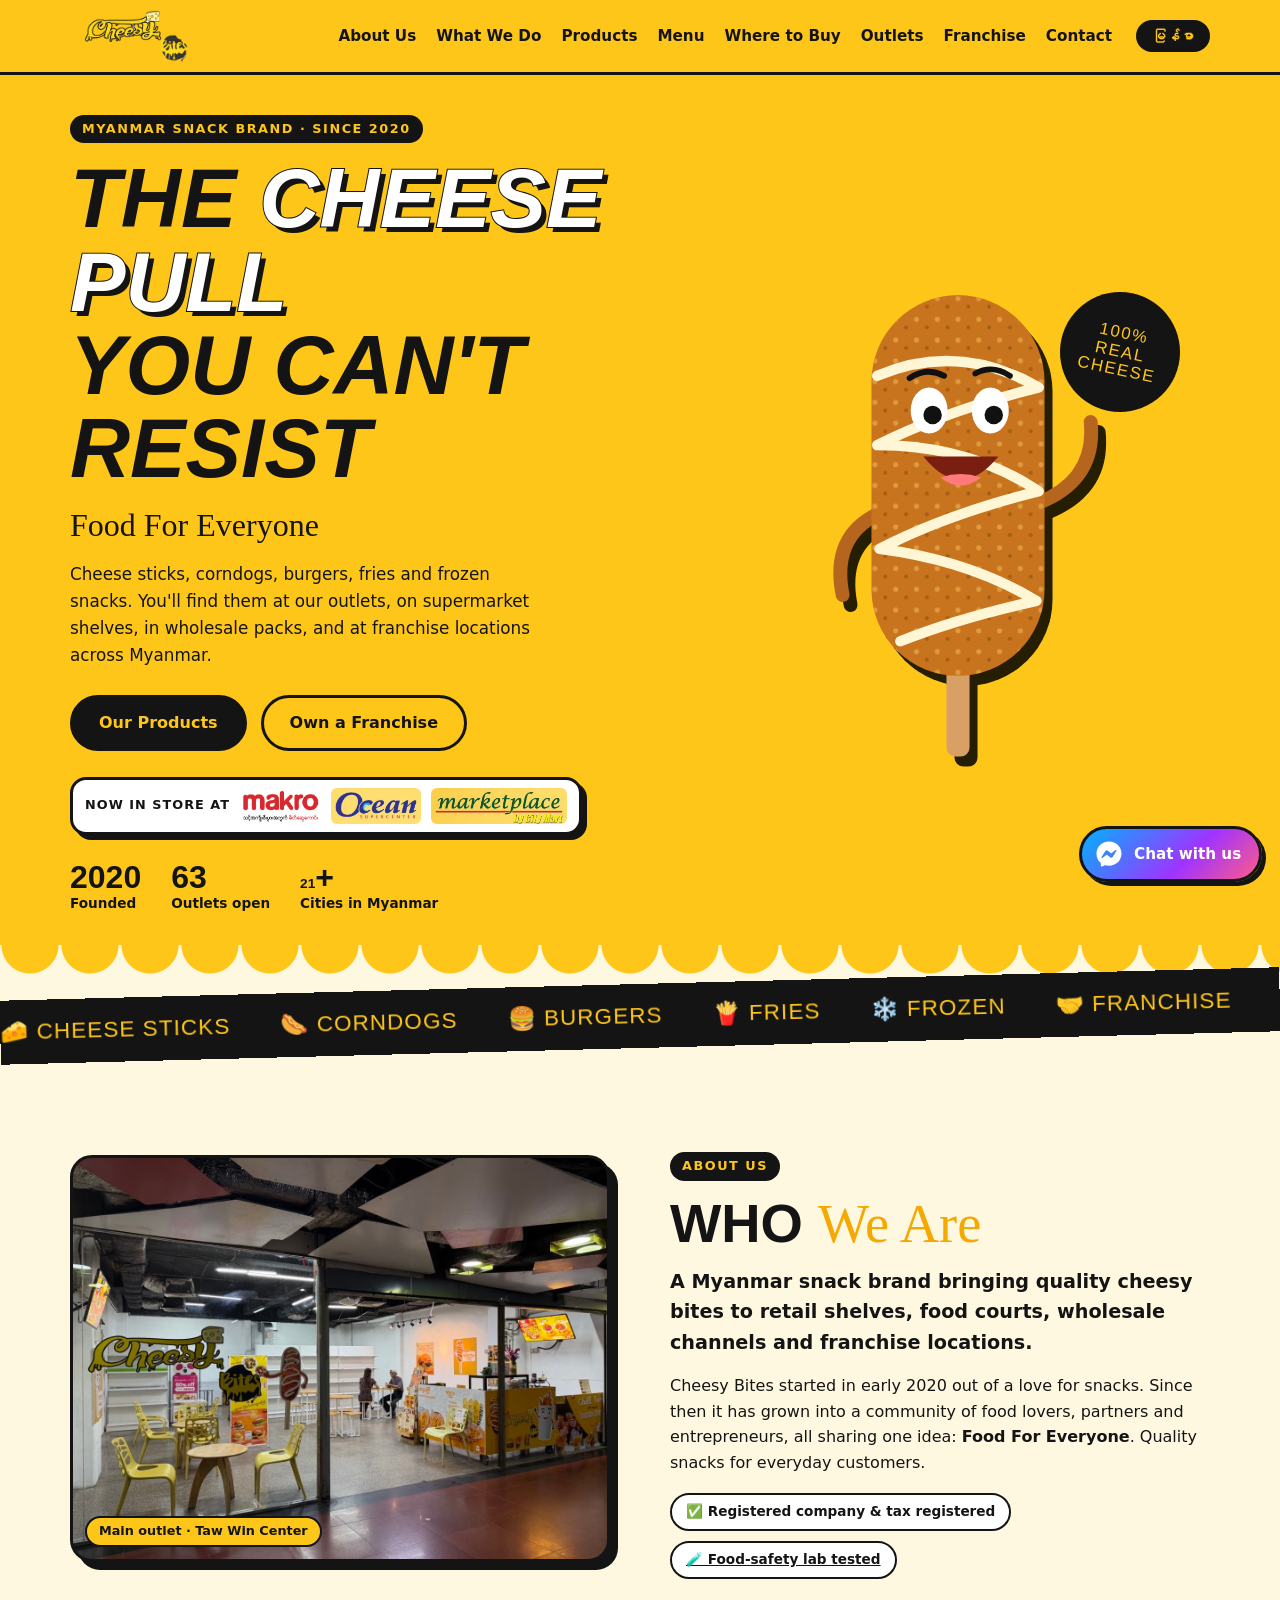
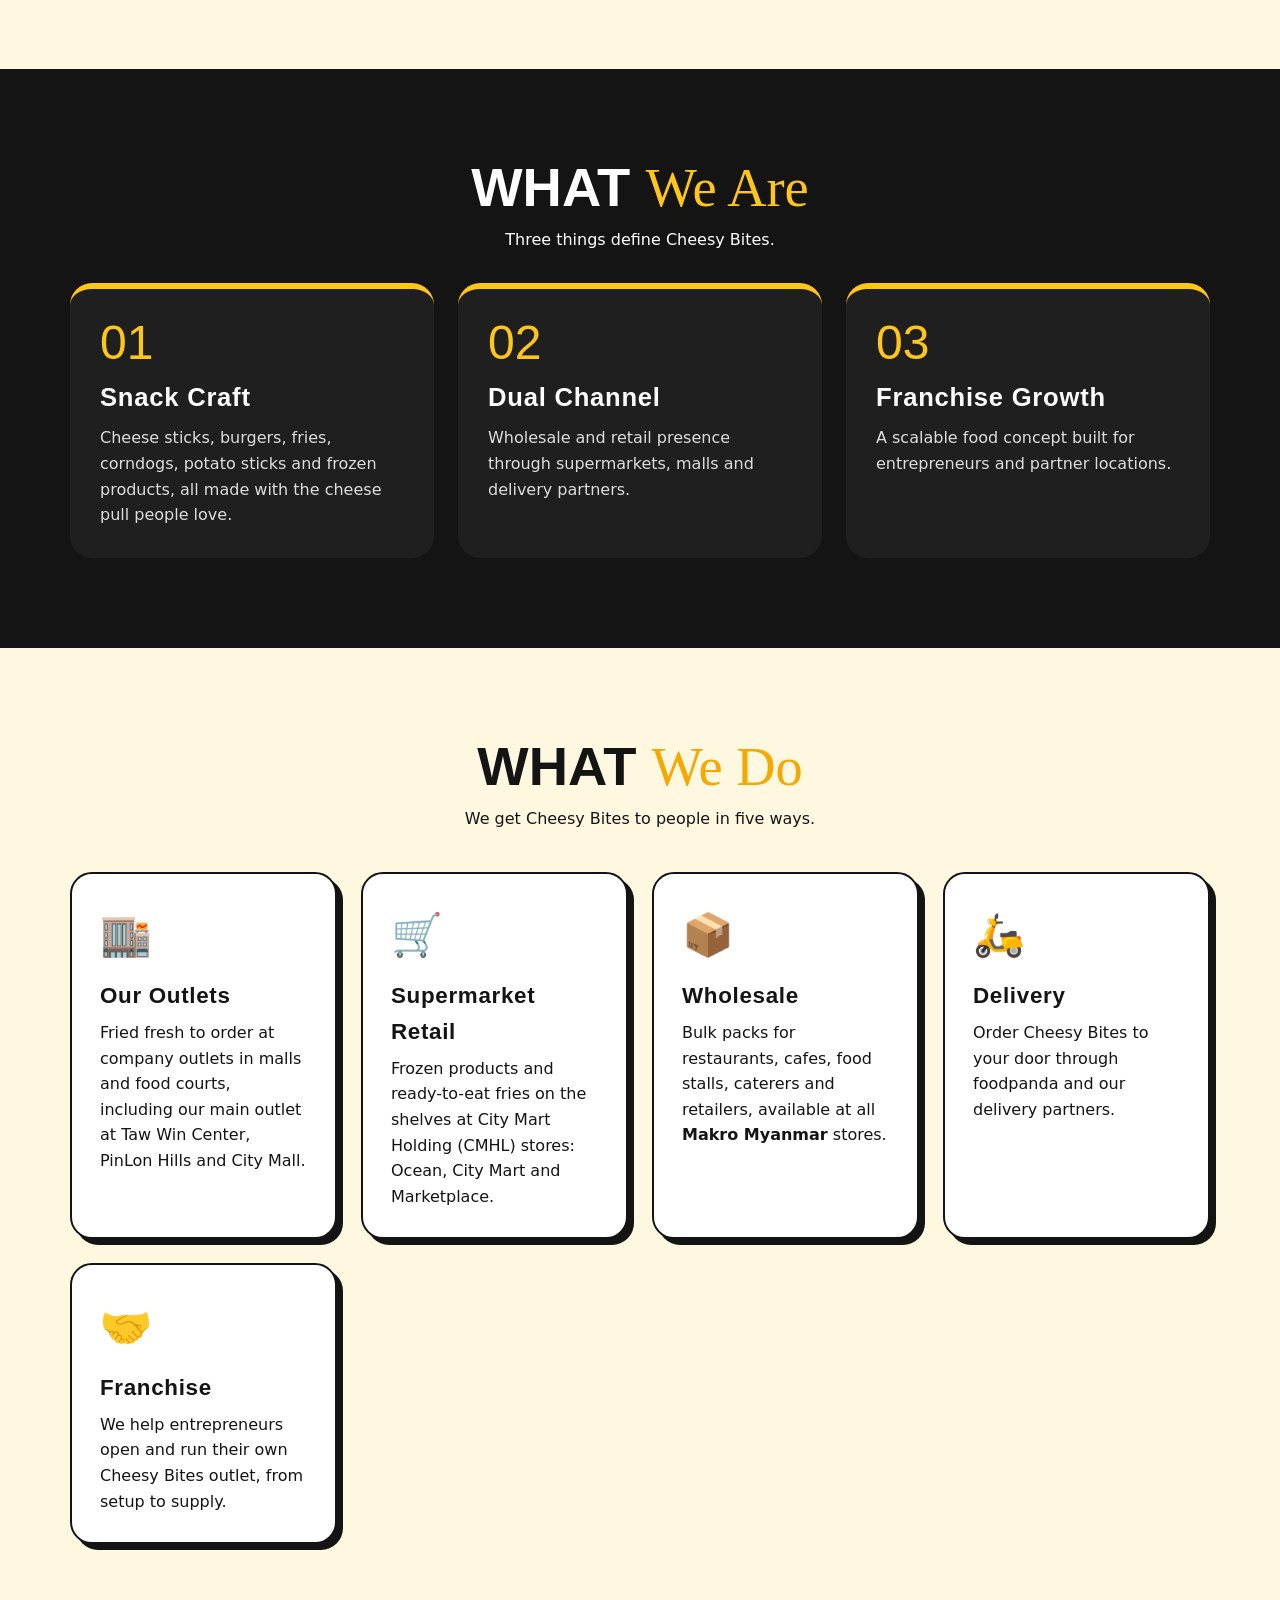
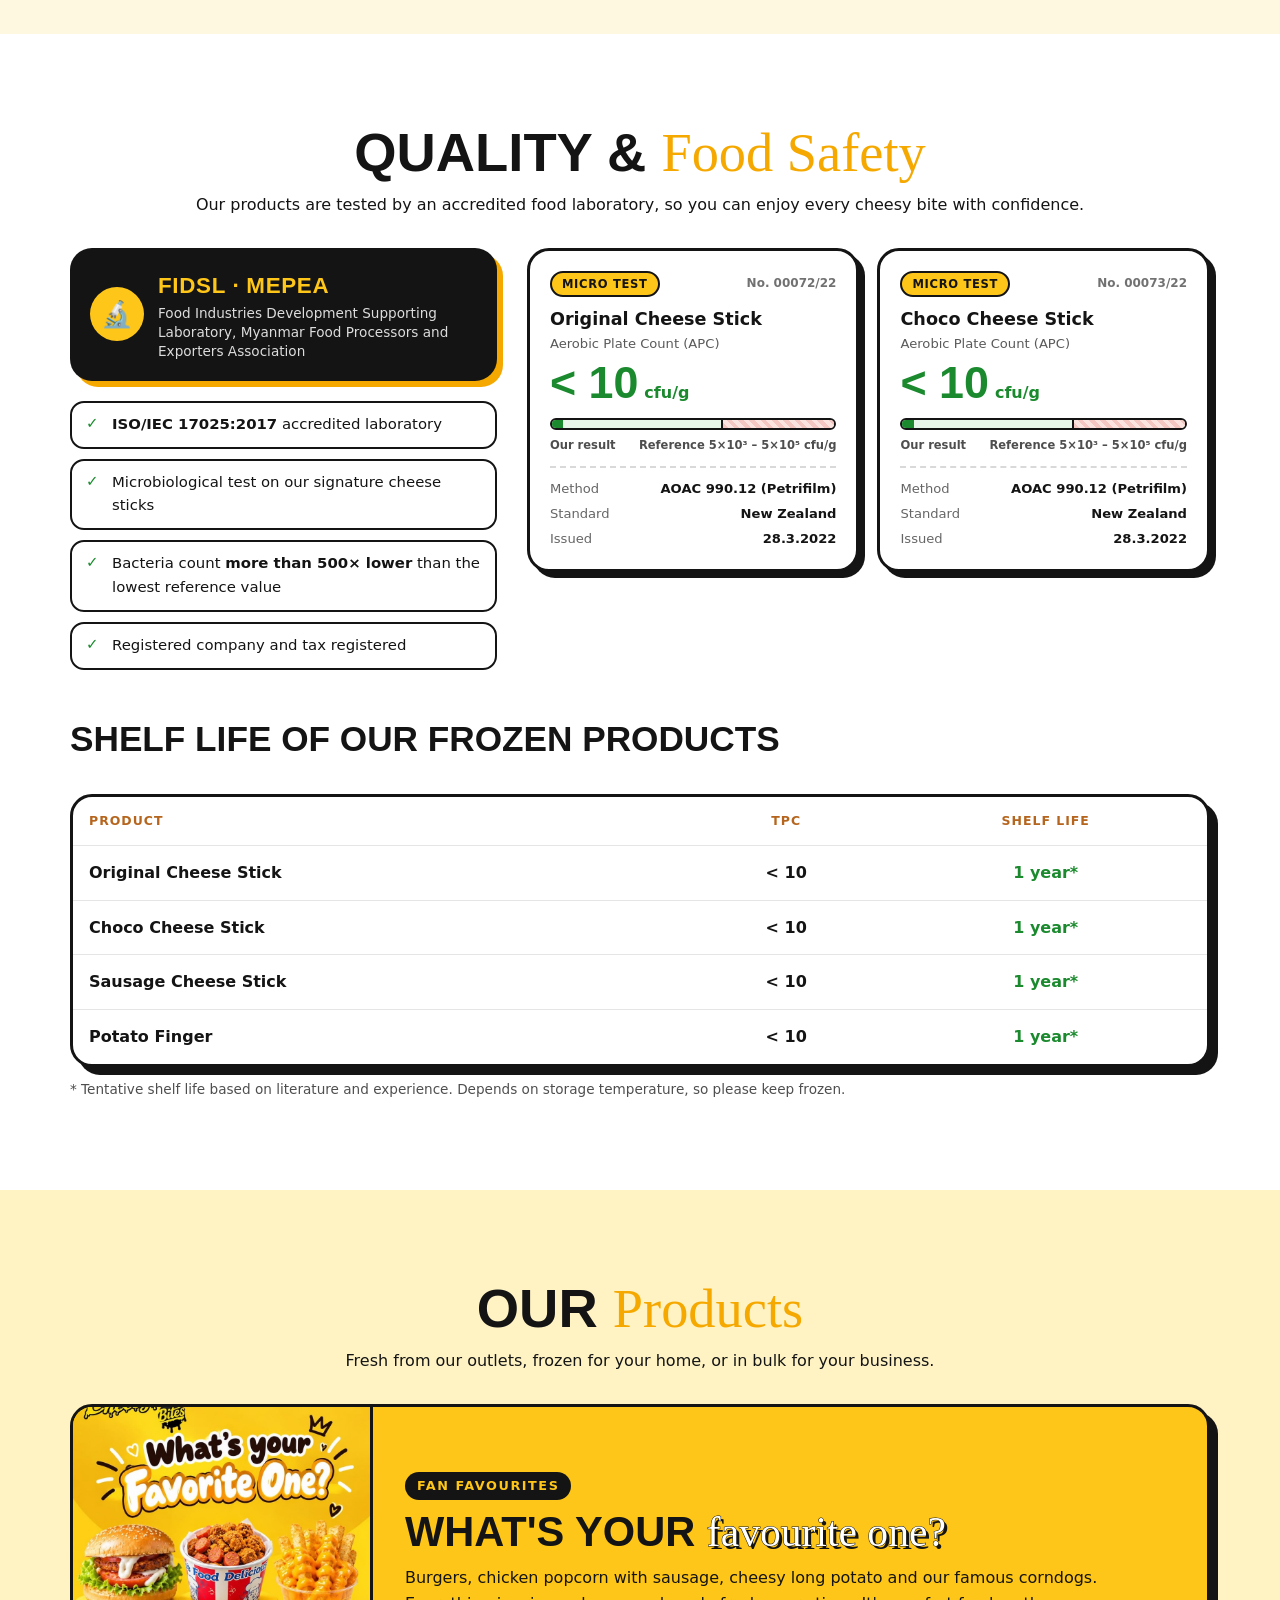
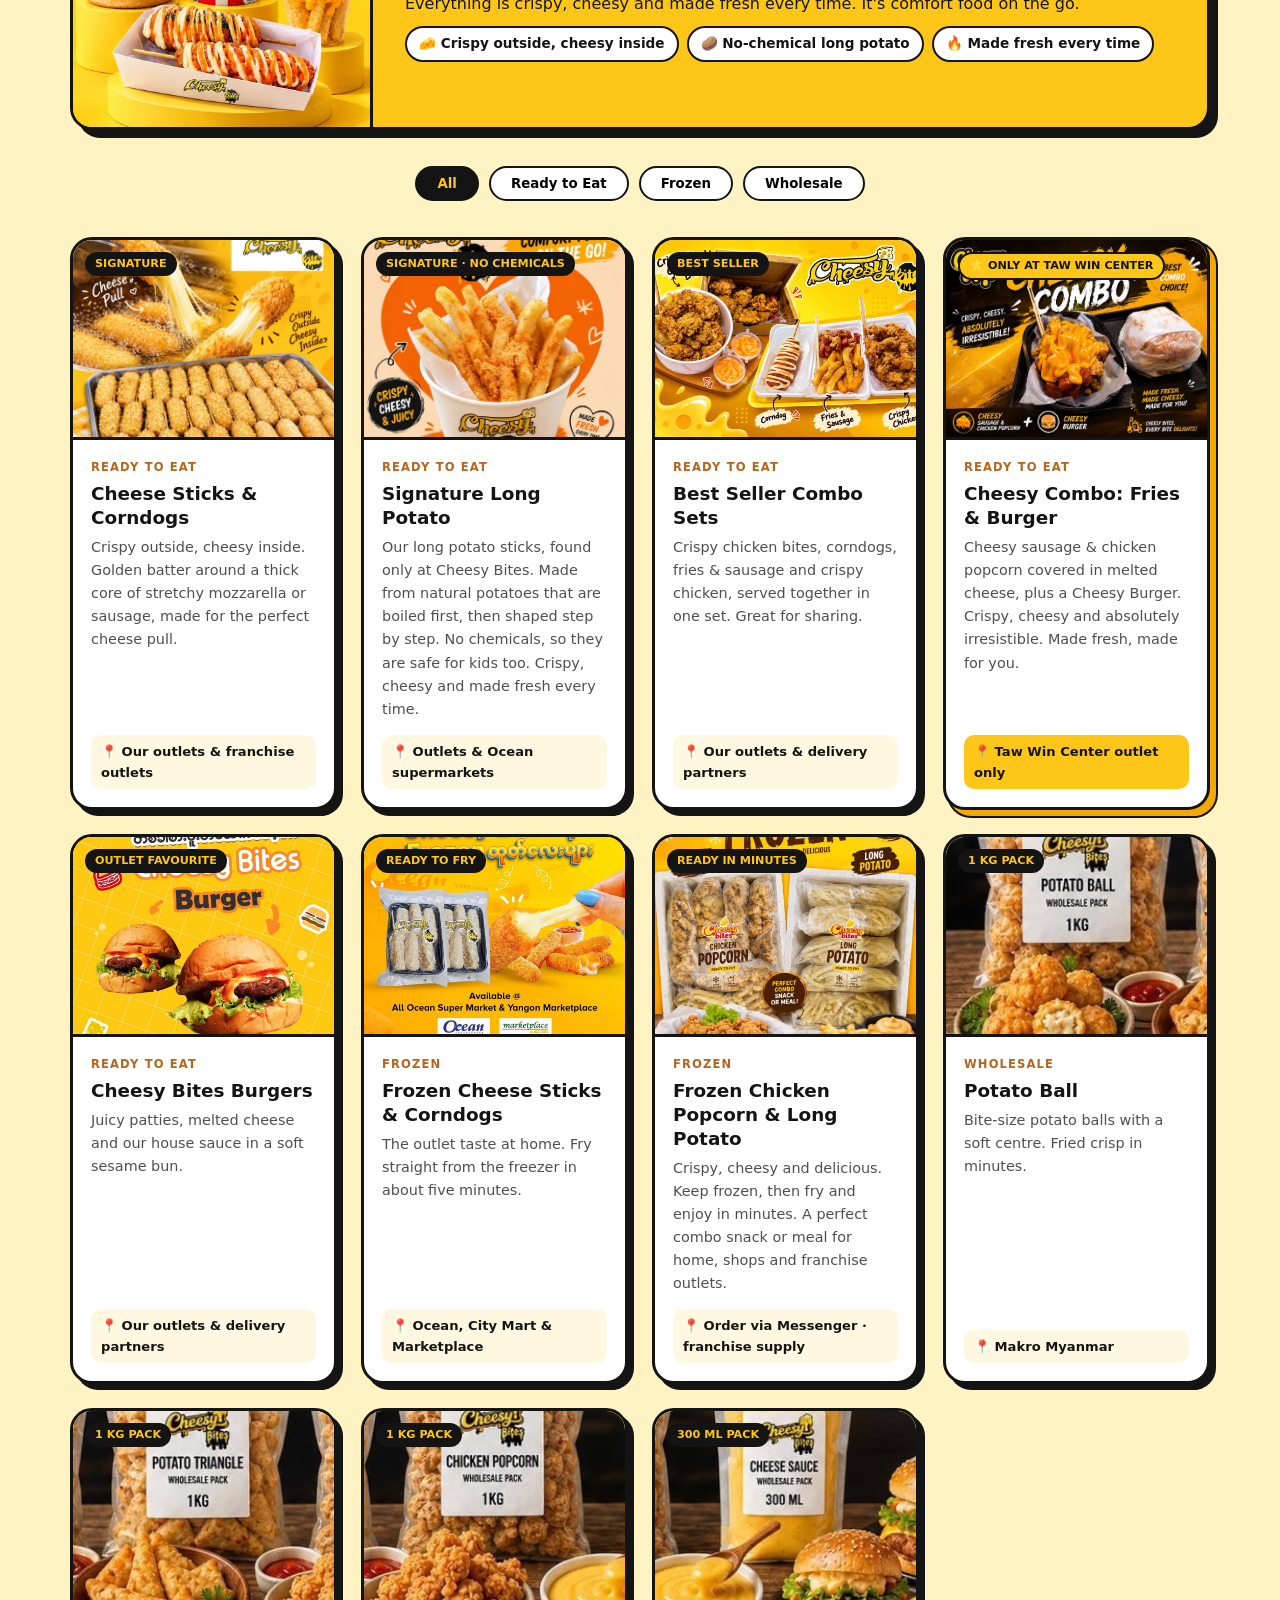
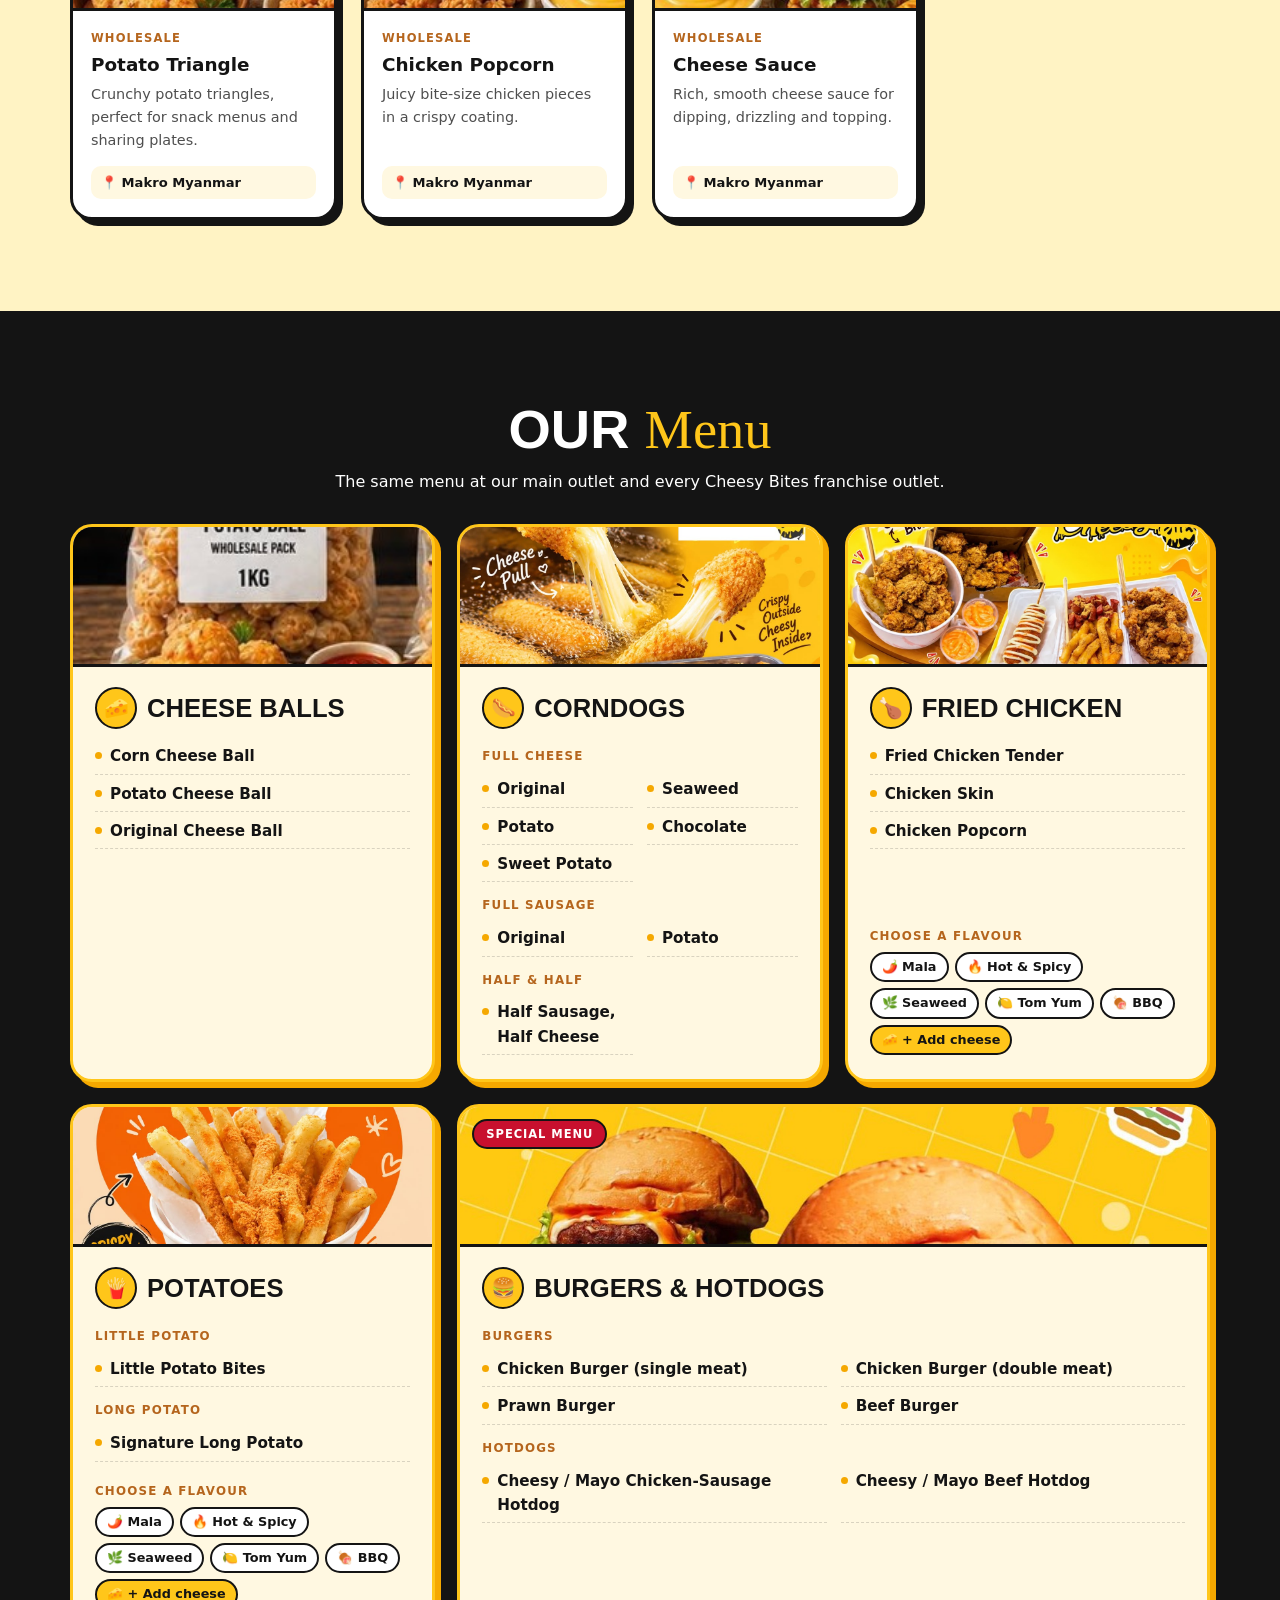
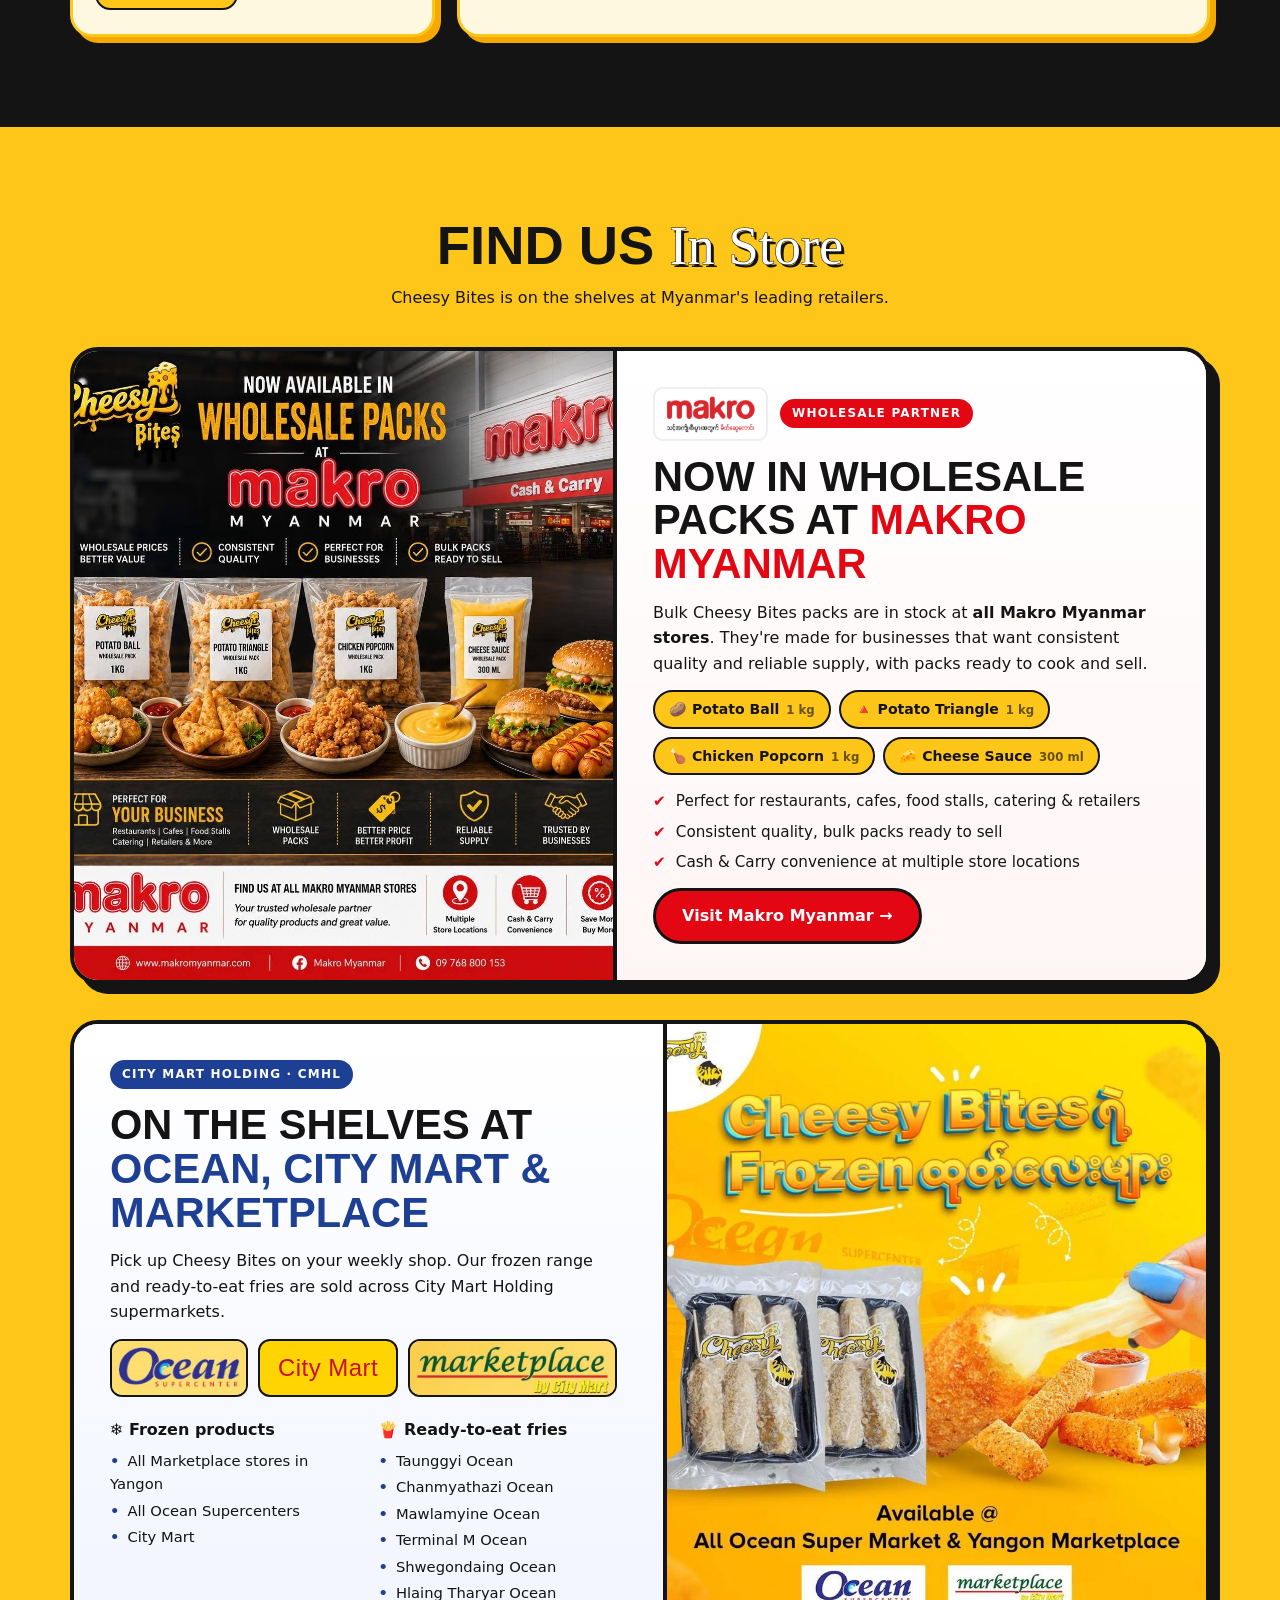
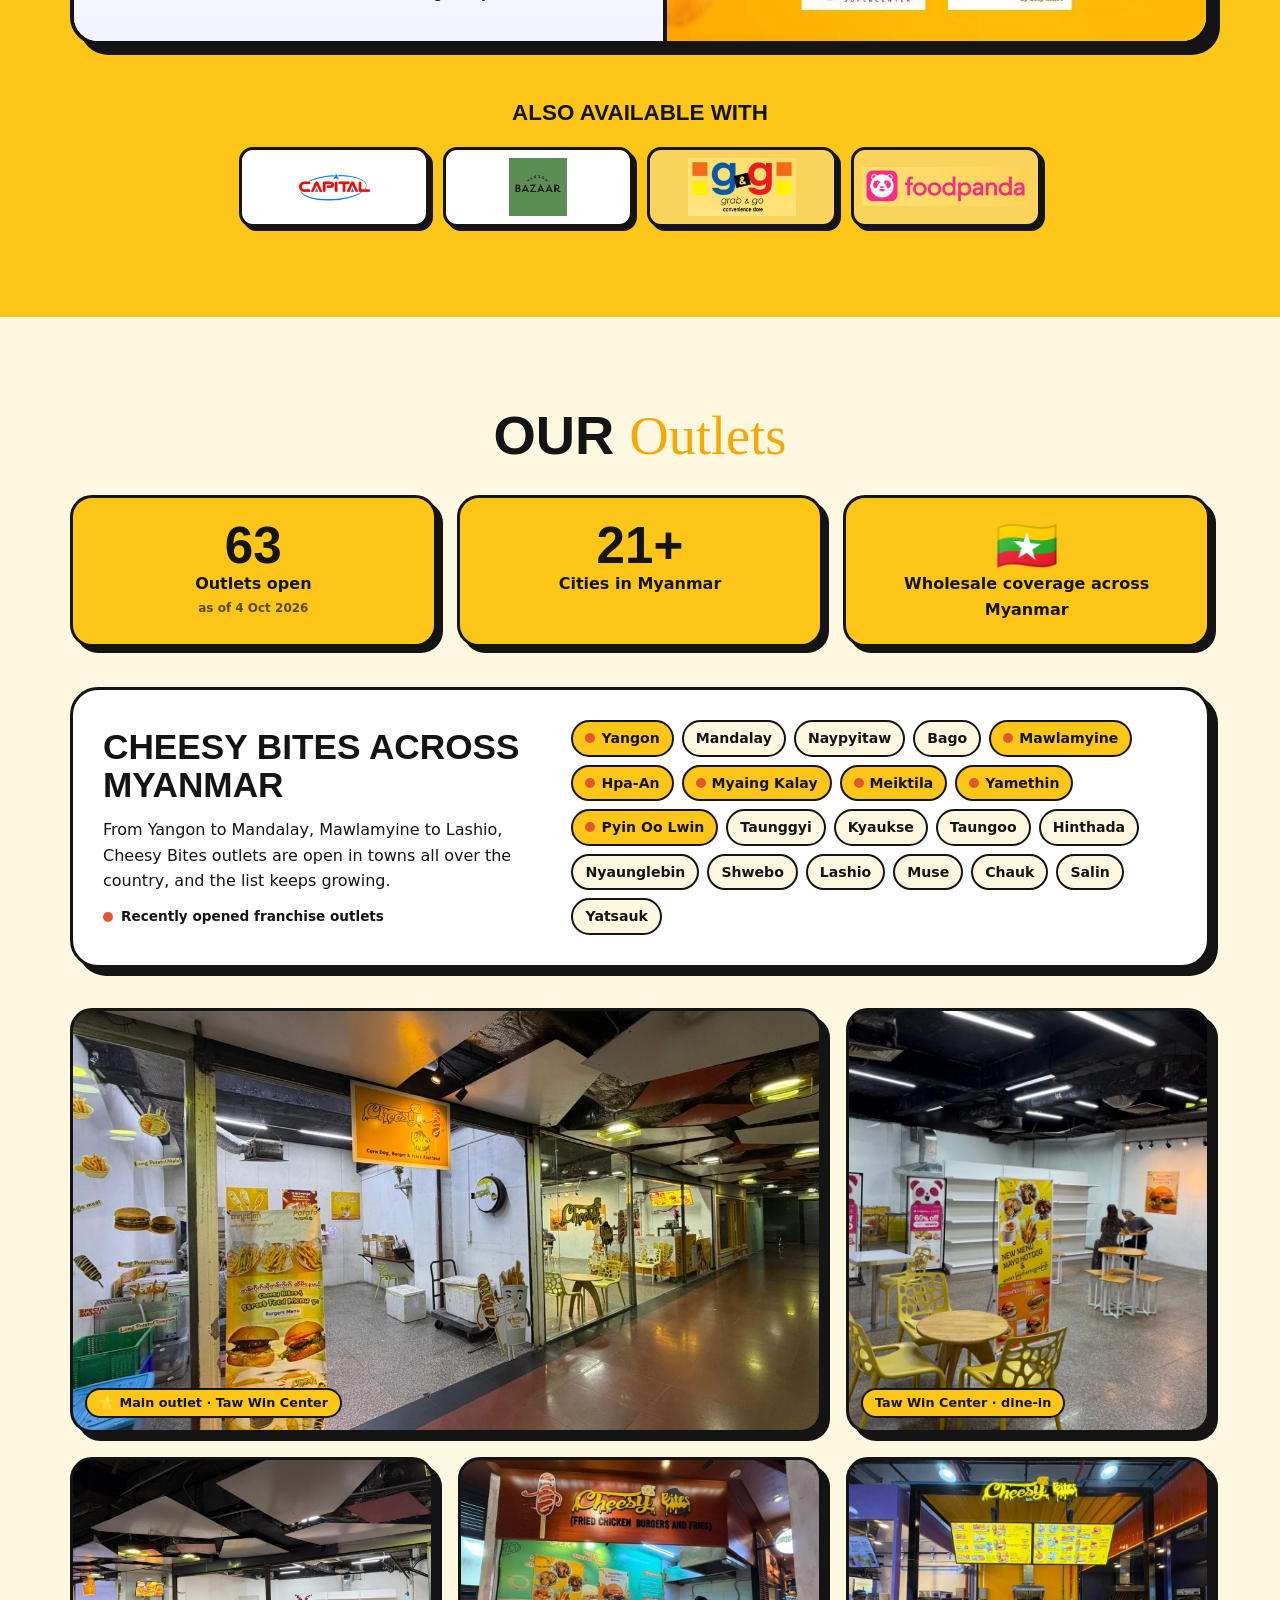
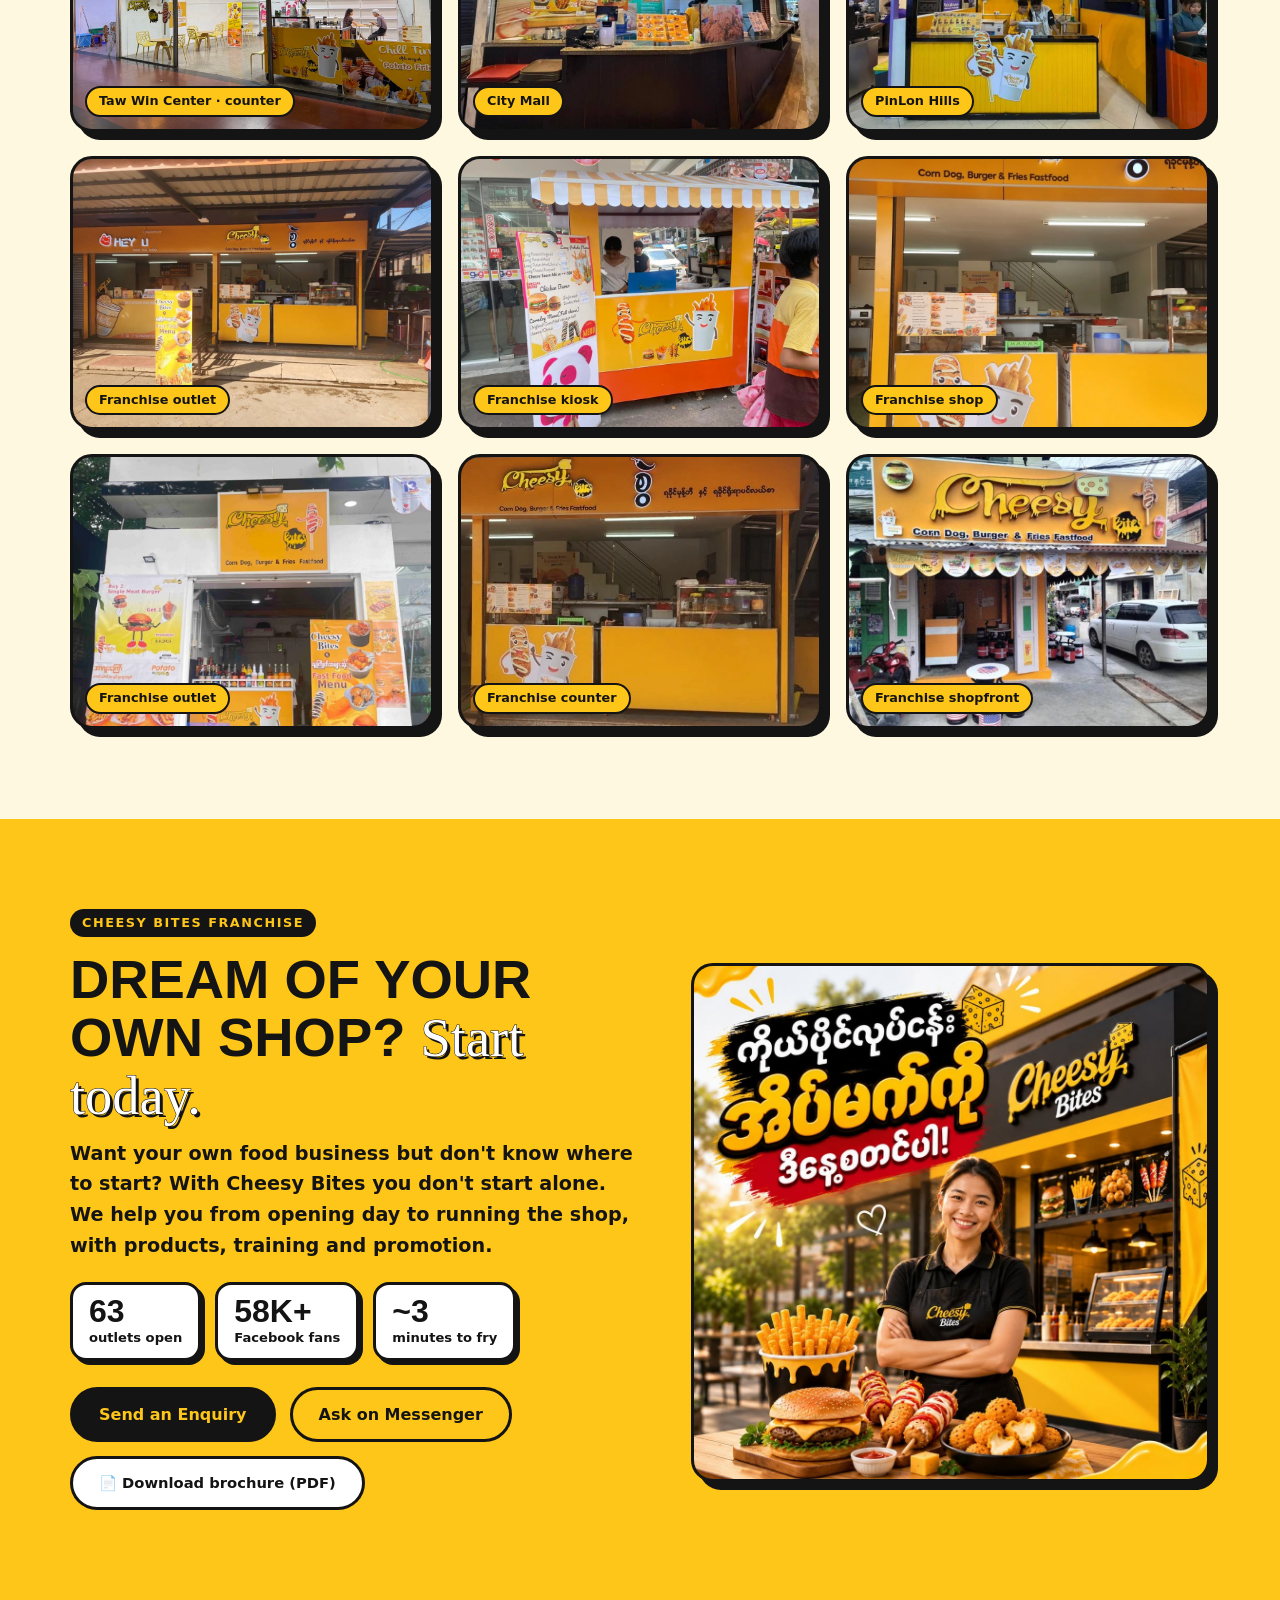
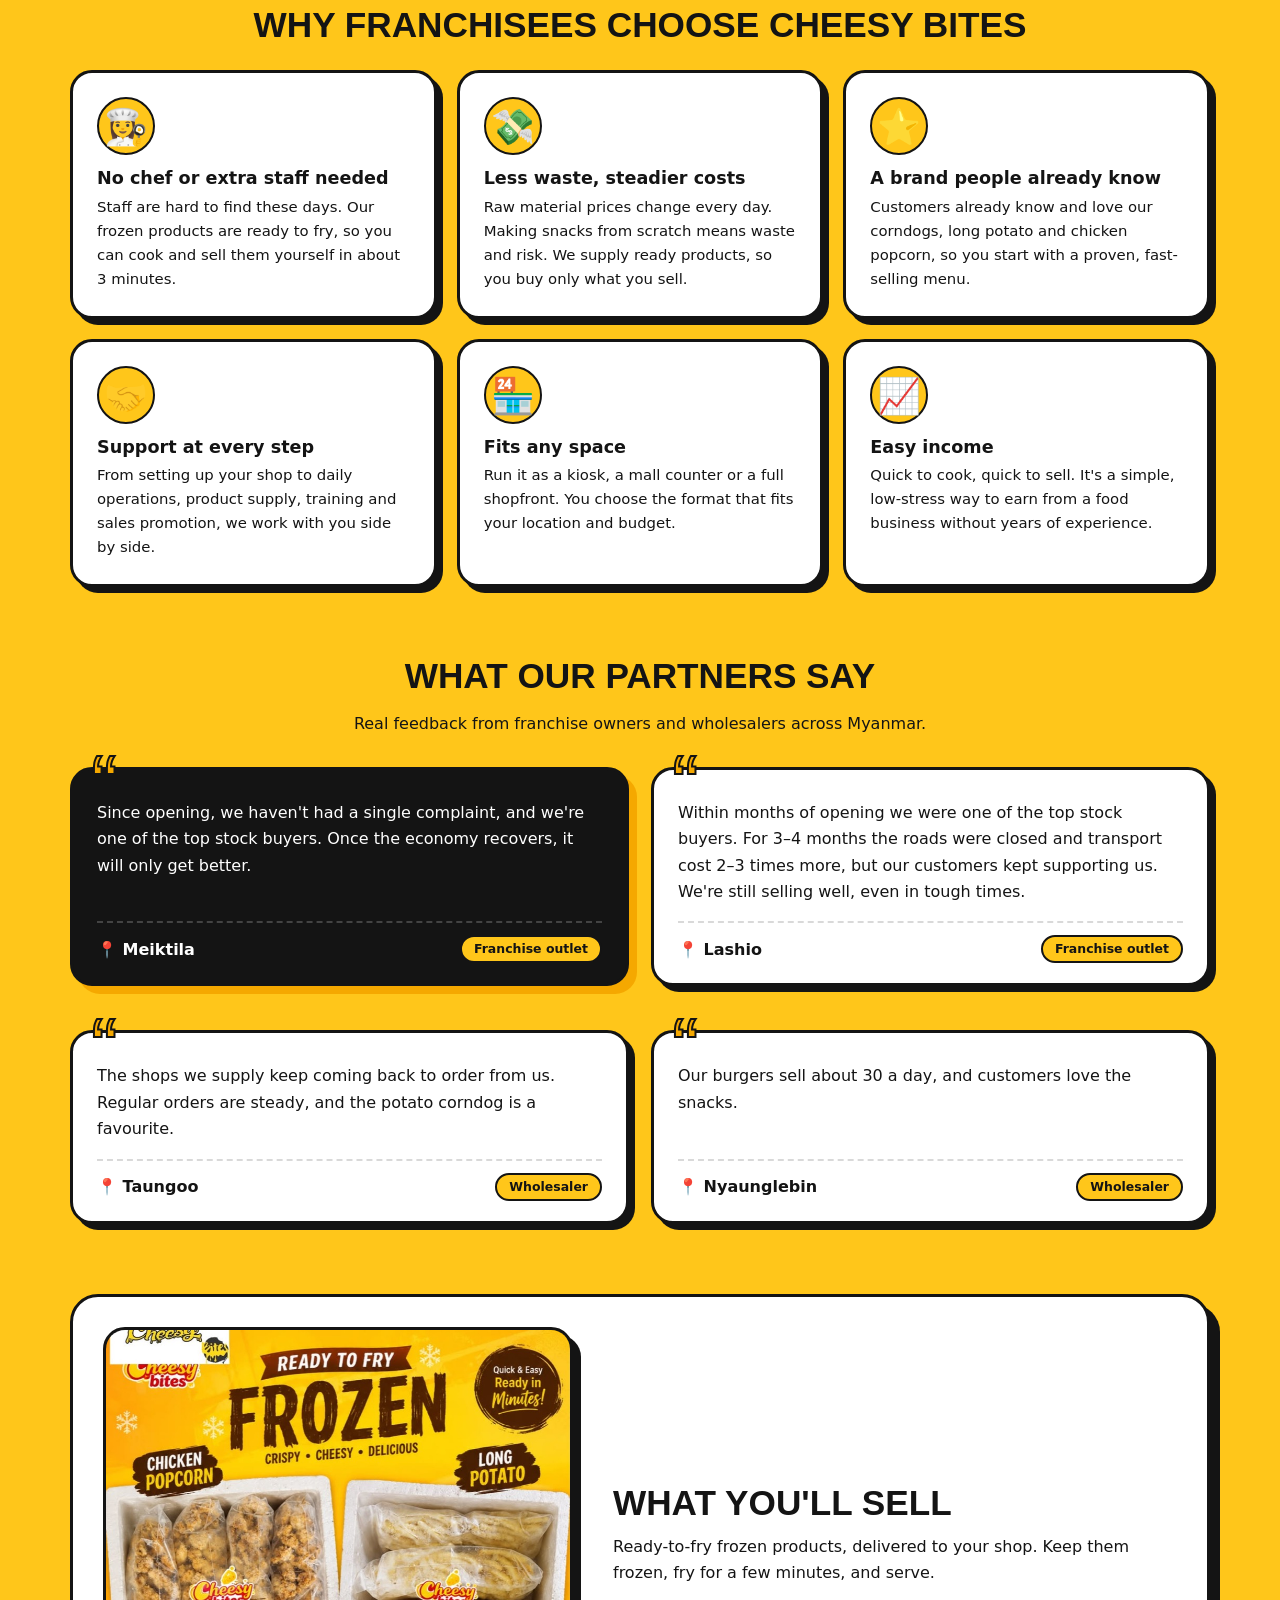
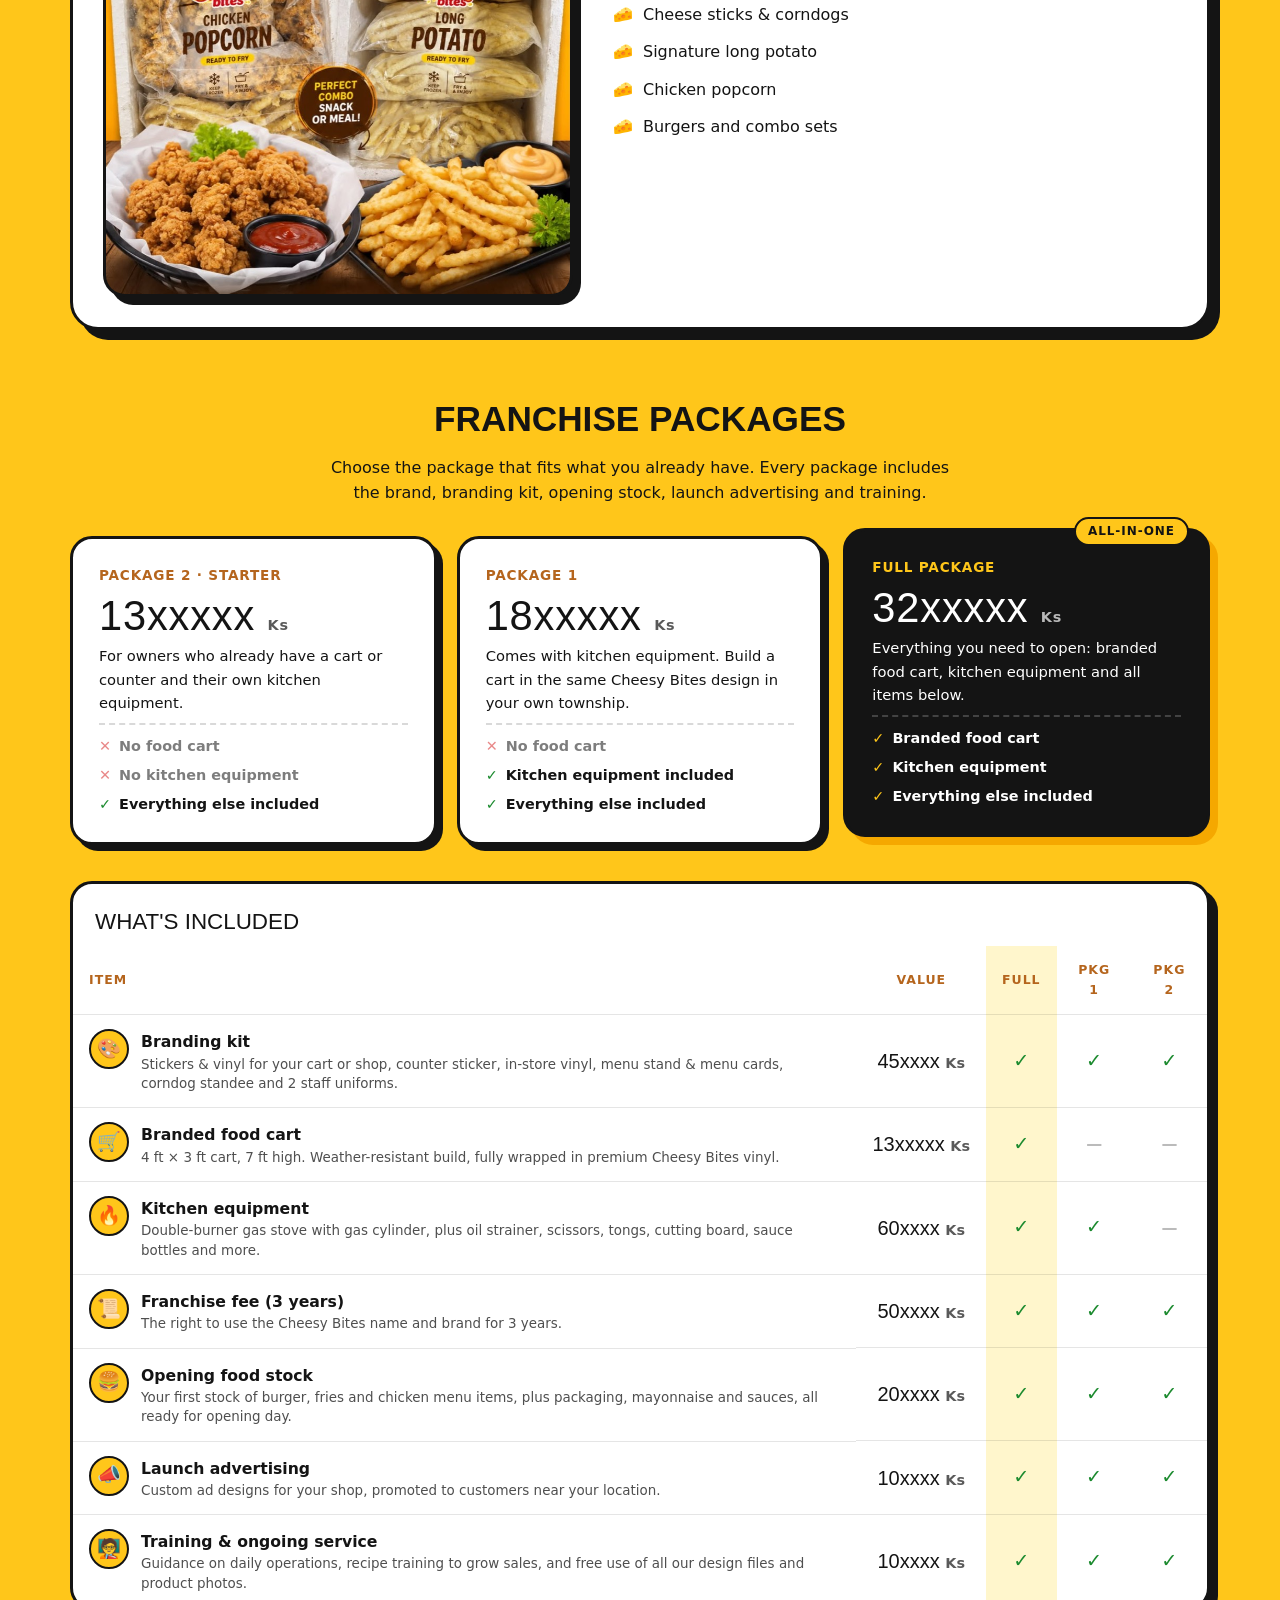
==== commit 256cb549: "Link Google Business Profile Add "Find & review us on Google" button in Contact (EN/MY), link the pr" ====
--- a/index.html
+++ b/index.html
@@ -47,7 +47,8 @@
       "slogan": "Food For Everyone",
       "email": "cheesy.bites11@gmail.com",
       "sameAs": [
-        "https://www.facebook.com/cheesybitesygn"
+        "https://www.facebook.com/cheesybitesygn",
+        "https://share.google/2j5B153m1gpKVlNA3"
       ],
       "description": "Myanmar snack brand selling cheese sticks, corndogs, burgers and fries at outlets, supermarkets, Makro wholesale and franchise locations."
     },
@@ -76,12 +77,15 @@
         "postalCode": "11111",
         "addressCountry": "MM"
       },
-      "hasMap": "https://maps.google.com/?q=Taw+Win+Center+No.45+Pyay+Road+Dagon+Yangon"
+      "hasMap": "https://share.google/2j5B153m1gpKVlNA3",
+      "sameAs": [
+        "https://share.google/2j5B153m1gpKVlNA3"
+      ]
     }
   ]
 }
   </script>
-  <link rel="stylesheet" href="style.css?v=23" />
+  <link rel="stylesheet" href="style.css?v=24" />
 </head>
 <body>
 
@@ -747,6 +751,7 @@
           <div class="visit__btns">
             <a class="btn btn--dark" href="https://maps.google.com/?q=Taw+Win+Center+No.45+Pyay+Road+Dagon+Yangon" target="_blank" rel="noopener noreferrer" data-i18n="ct.dir">Get Directions</a>
             <a class="btn btn--ghost-dark" href="https://m.me/cheesybitesygn" target="_blank" rel="noopener noreferrer" data-i18n="ct.msg">Message Us</a>
+            <a class="btn btn--google" href="https://share.google/2j5B153m1gpKVlNA3" target="_blank" rel="noopener noreferrer" data-i18n="ct.google">⭐ Find &amp; review us on Google</a>
           </div>
         </div>
         <iframe class="visit__map" title="Map to Cheesy Bites" referrerpolicy="no-referrer-when-downgrade" sandbox="allow-scripts allow-same-origin allow-popups allow-popups-to-escape-sandbox"
@@ -776,8 +781,8 @@
     <img alt="" />
   </div>
 
-  <script src="data.js?v=23"></script>
-  <script src="i18n.js?v=23"></script>
-  <script src="script.js?v=23"></script>
+  <script src="data.js?v=24"></script>
+  <script src="i18n.js?v=24"></script>
+  <script src="script.js?v=24"></script>
 </body>
 </html>
--- a/style.css
+++ b/style.css
@@ -37,6 +37,8 @@
 .btn--ghost { background: transparent; color: var(--black); }
 .btn--ghost-dark { background: var(--white); color: var(--black); }
 .btn--full { width: 100%; }
+.btn--google { background: var(--white); color: var(--black); border-color: var(--black); }
+.btn--google:hover { background: var(--cheese); }
 
 /* ===== Nav ===== */
 .nav { position: sticky; top: 0; z-index: 50; background: var(--yellow); border-bottom: 3px solid var(--black); }
